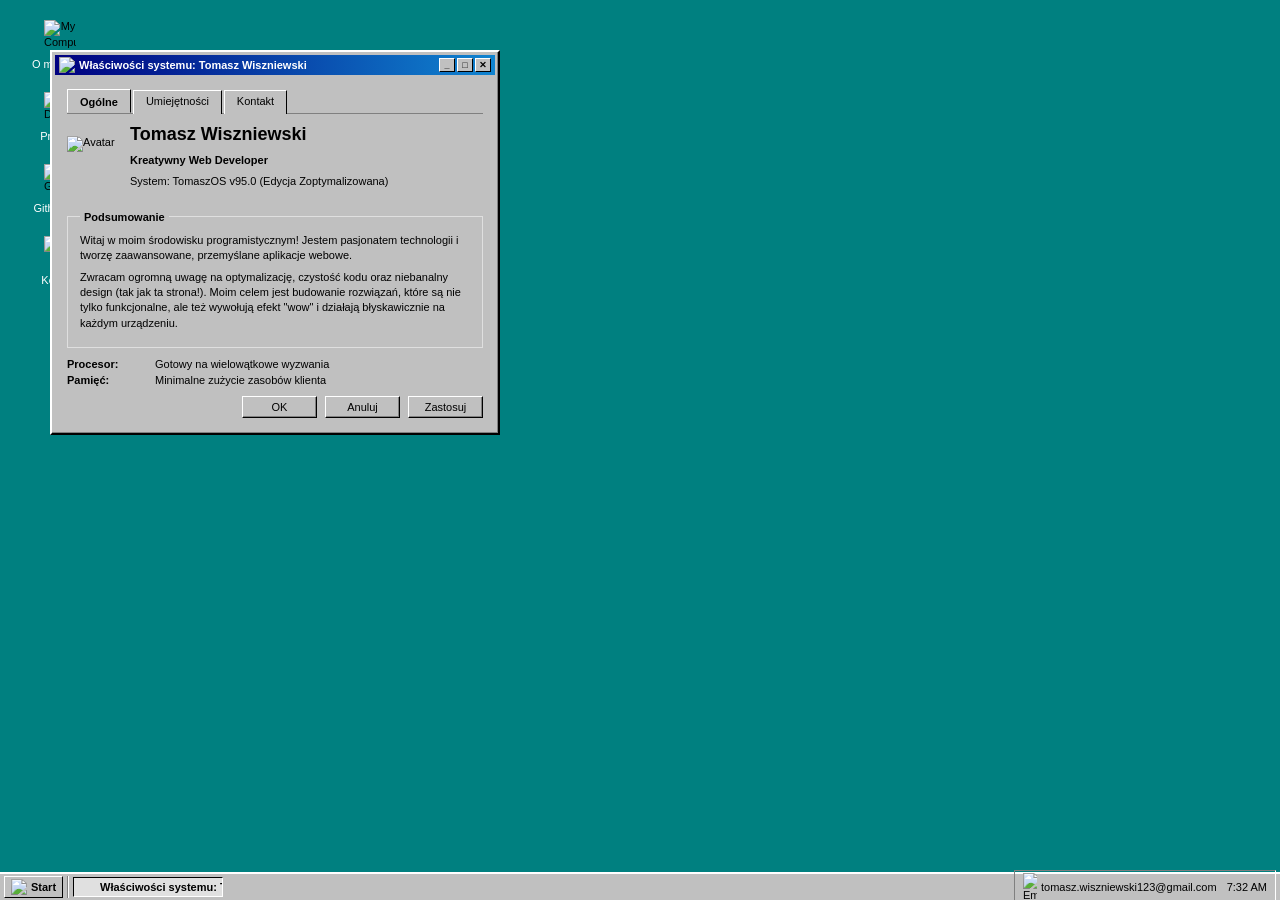
==== index.html @ 7377c809 "feat: Kompleksowe Portfolio (Wraz z integracją Github API, Crypto, Saperem i Generatorem Pism)" ====
<!DOCTYPE html>
<html lang="pl">
<head>
    <meta charset="UTF-8">
    <meta name="viewport" content="width=device-width, initial-scale=1.0, maximum-scale=1.0, user-scalable=no">
    <title>Tomasz Wiszniewski - Portfolio</title>
    <meta name="description" content="Portfolio Tomasza Wiszniewskiego - Kreatywny Developer. Lekka, responsywna strona w stylu retro Windows 95.">
    <link rel="stylesheet" href="style.css?v=3">
</head>
<body>
    <div class="desktop" id="desktop">
        <!-- Desktop Icons -->
        <div class="icon-grid">
            <div class="icon" ondblclick="openWindow('about-window')" onclick="selectIcon(this)">
                <img src="https://win98icons.alexmeub.com/icons/png/computer_explorer-4.png" alt="My Computer">
                <span>O mnie.exe</span>
            </div>
            <div class="icon" ondblclick="openWindow('projects-window')" onclick="selectIcon(this)">
                <img src="https://win98icons.alexmeub.com/icons/png/directory_open_file_mydocs-4.png" alt="My Documents">
                <span>Projekty</span>
            </div>
            <div class="icon" ondblclick="openWindow('github-window')" onclick="selectIcon(this)">
                <img src="https://win98icons.alexmeub.com/icons/png/network_internet_pcs_installer-2.png" alt="Github">
                <span>Github.exe</span>
            </div>
            <a href="mailto:tomasz.wiszniewski123@gmail.com" class="icon" style="text-decoration: none; color: inherit;" onclick="selectIcon(this)">
                <img src="https://win98icons.alexmeub.com/icons/png/message_envelope_open-1.png" alt="E-mail">
                <span>Kontakt</span>
            </a>
        </div>

        <!-- Main About Window -->
        <div class="window active-window" id="about-window" style="top: 50px; left: 50px;">
            <div class="titlebar" id="about-window-header">
                <div class="titlebar-title">
                    <img src="https://win98icons.alexmeub.com/icons/png/computer_explorer-4.png" alt="ikona" width="16" height="16">
                    <span>Właściwości systemu: Tomasz Wiszniewski</span>
                </div>
                <div class="titlebar-btns">
                    <button class="tbtn" onclick="minimizeWindow('about-window')">_</button>
                    <button class="tbtn" onclick="maximizeWindow('about-window')">□</button>
                    <button class="tbtn" onclick="closeWindow('about-window')">✕</button>
                </div>
            </div>
            <div class="content">
                <div class="tab-strip">
                    <span class="tab active" onclick="switchTab('about-window', 'tab-general', this)">Ogólne</span>
                    <span class="tab" onclick="switchTab('about-window', 'tab-skills', this)">Umiejętności</span>
                    <span class="tab" onclick="switchTab('about-window', 'tab-contact', this)">Kontakt</span>
                </div>

                <div class="tab-content-container">
                    <!-- Tab: General -->
                    <div id="tab-general" class="tab-pane active-pane">
                        <div class="profile-header">
                            <img src="https://win98icons.alexmeub.com/icons/png/user_computer-0.png" alt="Avatar" class="avatar">
                            <div>
                                <h1>Tomasz Wiszniewski</h1>
                                <p><strong>Kreatywny Web Developer</strong></p>
                                <p>System: TomaszOS v95.0 (Edycja Zoptymalizowana)</p>
                            </div>
                        </div>
                        
                        <fieldset class="fieldset">
                            <legend>Podsumowanie</legend>
                            <p>Witaj w moim środowisku programistycznym! Jestem pasjonatem technologii i tworzę zaawansowane, przemyślane aplikacje webowe.</p>
                            <p>Zwracam ogromną uwagę na optymalizację, czystość kodu oraz niebanalny design (tak jak ta strona!). Moim celem jest budowanie rozwiązań, które są nie tylko funkcjonalne, ale też wywołują efekt "wow" i działają błyskawicznie na każdym urządzeniu.</p>
                        </fieldset>

                        <div class="row info-row mt-10">
                            <label>Procesor:</label><span>Gotowy na wielowątkowe wyzwania</span>
                        </div>
                        <div class="row info-row">
                            <label>Pamięć:</label><span>Minimalne zużycie zasobów klienta</span>
                        </div>
                    </div>

                    <!-- Tab: Skills -->
                    <div id="tab-skills" class="tab-pane">
                        <fieldset class="fieldset" style="height: 100%;">
                            <legend>Moduły technologiczne</legend>
                            
                            <div class="skill-row">
                                <label>JavaScript (Mid)</label>
                                <div class="progress"><div class="progress-bar" style="width: 70%;"><span></span><span></span><span></span><span></span><span></span><span></span><span></span></div></div>
                            </div>
                            <div class="skill-row">
                                <label>Python (Mid)</label>
                                <div class="progress"><div class="progress-bar" style="width: 70%;"><span></span><span></span><span></span><span></span><span></span><span></span><span></span></div></div>
                            </div>
                            <div class="skill-row">
                                <label>Excel (Mid)</label>
                                <div class="progress"><div class="progress-bar" style="width: 65%;"><span></span><span></span><span></span><span></span><span></span><span></span></div></div>
                            </div>
                            <div class="skill-row">
                                <label>C++ (Podstawy)</label>
                                <div class="progress"><div class="progress-bar" style="width: 30%;"><span></span><span></span><span></span></div></div>
                            </div>
                            <div class="skill-row">
                                <label>Nowoczesne Frameworki</label>
                                <div class="progress"><div class="progress-bar" style="width: 85%;"><span></span><span></span><span></span><span></span><span></span><span></span><span></span><span></span></div></div>
                            </div>
                            <div class="skill-row">
                                <label>Prawo (Student I r. UO)</label>
                                <div class="progress"><div class="progress-bar" style="width: 100%;"><span></span><span></span><span></span><span></span><span></span><span></span><span></span><span></span><span></span><span></span></div></div>
                            </div>
                        </fieldset>
                    </div>

                    <!-- Tab: Contact -->
                    <div id="tab-contact" class="tab-pane">
                        <div style="text-align: center; margin-top: 20px;">
                            <img src="https://win98icons.alexmeub.com/icons/png/modem-1.png" alt="Modem" width="48">
                            <h2>Nawiąż połączenie...</h2>
                            <p>Szukasz solidnego developera do swojego projektu?</p>
                            
                            <div style="margin: 15px 0; display: flex; justify-content: center; gap: 15px; flex-wrap: wrap;">
                                <a href="https://www.facebook.com/wisnia157/" target="_blank" class="btn" style="text-decoration: none; padding: 4px 10px;">Facebook (wisnia157)</a>
                                <a href="https://www.linkedin.com/in/tomaszwiszniewski/" target="_blank" class="btn" style="text-decoration: none; padding: 4px 10px;">LinkedIn</a>
                                <a href="https://twitter.com/wisnia157" target="_blank" class="btn" style="text-decoration: none; padding: 4px 10px;">X (wisnia157)</a>
                                <a href="#" onclick="alert('Discord: wisniabobo')" class="btn" style="text-decoration: none; padding: 4px 10px;">Discord (wisniabobo)</a>
                            </div>

                            <a href="mailto:tomasz.wiszniewski123@gmail.com" class="btn" style="display: inline-block; text-decoration: none; padding: 6px 20px; font-weight: bold; font-size: 14px;">
                                Wyślij E-mail
                            </a>
                            <p style="margin-top: 15px; font-weight: bold;">tomasz.wiszniewski123@gmail.com</p>
                        </div>
                    </div>
                </div>

                <div class="row mt-10" style="justify-content: flex-end; gap: 8px;">
                    <button class="btn" onclick="closeWindow('about-window')">OK</button>
                    <button class="btn" onclick="alert('Brak ustawień do anulowania.')">Anuluj</button>
                    <button class="btn" onclick="alert('Zastosowano pomyślnie!')">Zastosuj</button>
                </div>
            </div>
        </div>
        
        <!-- Projects Window -->
        <div class="window" id="projects-window" style="top: 80px; left: 80px; display: none;">
            <div class="titlebar" id="projects-window-header">
                <div class="titlebar-title">
                    <img src="https://win98icons.alexmeub.com/icons/png/directory_open_file_mydocs-4.png" alt="ikona" width="16" height="16">
                    <span>Eksplorator Projektów</span>
                </div>
                <div class="titlebar-btns">
                    <button class="tbtn" onclick="minimizeWindow('projects-window')">_</button>
                    <button class="tbtn" onclick="maximizeWindow('projects-window')">□</button>
                    <button class="tbtn" onclick="closeWindow('projects-window')">✕</button>
                </div>
            </div>
            <div class="menubar">
                <span><u>P</u>lik</span>
                <span><u>E</u>dycja</span>
                <span><u>W</u>idok</span>
                <span>Ulu<u>b</u>ione</span>
                <span>Pomo<u>c</u></span>
            </div>
            <div class="content file-explorer-container">
                <div class="sidebar">
                    <div class="tree-item"><img src="https://win98icons.alexmeub.com/icons/png/drive_c-0.png"> Dysk Lokalny (C:)</div>
                    <div class="tree-item indented"><img src="https://win98icons.alexmeub.com/icons/png/directory_closed-4.png"> Tomasz</div>
                    <div class="tree-item indented-2 active-tree"><img src="https://win98icons.alexmeub.com/icons/png/directory_open_file_mydocs-4.png"> Projekty</div>
                </div>
                <div class="file-explorer">
                    <a href="https://autio.pl" target="_blank" class="file" style="text-decoration:none;color:inherit">
                        <img src="https://win98icons.alexmeub.com/icons/png/world-1.png" alt="web">
                        <span>autio.pl (Ogłoszenia Aut)</span>
                    </a>
                    <a href="https://metruj.pl" target="_blank" class="file" style="text-decoration:none;color:inherit">
                        <img src="https://win98icons.alexmeub.com/icons/png/world-1.png" alt="web">
                        <span>metruj.pl (Nieruchomości)</span>
                    </a>
                    <a href="https://biuro.metruj.pl" target="_blank" class="file" style="text-decoration:none;color:inherit">
                        <img src="https://win98icons.alexmeub.com/icons/png/world-1.png" alt="web">
                        <span>biuro.metruj.pl (Biuro Nieruchomości)</span>
                    </a>
                    <a href="https://saper.wisnia.dev" target="_blank" class="file" style="text-decoration:none;color:inherit">
                        <img src="https://win98icons.alexmeub.com/icons/png/mine-0.png" alt="game">
                        <span>Saper (Retro Gra)</span>
                    </a>
                    <a href="https://dashboard.wisnia.dev" target="_blank" class="file" style="text-decoration:none;color:inherit">
                        <img src="https://win98icons.alexmeub.com/icons/png/network_normal_two_pcs-1.png" alt="app">
                        <span>Dashboard Crypto (Nowoczesny)</span>
                    </a>
                    <a href="https://pogoda.wisnia.dev" target="_blank" class="file" style="text-decoration:none;color:inherit">
                        <img src="https://win98icons.alexmeub.com/icons/png/computer_explorer-4.png" alt="app">
                        <span>Pogoda (Telegazeta)</span>
                    </a>
                </div>
            </div>
        </div>

    </div>

    <!-- Github Explorer Window -->
    <div class="window" id="github-window" style="top: 110px; left: 110px; display: none; width: 450px;">
        <div class="titlebar" id="github-window-header">
            <div class="titlebar-title">
                <img src="https://win98icons.alexmeub.com/icons/png/network_internet_pcs_installer-2.png" alt="ikona" width="16" height="16">
                <span>Github API: wisniabobo</span>
            </div>
            <div class="titlebar-btns">
                <button class="tbtn" onclick="minimizeWindow('github-window')">_</button>
                <button class="tbtn" onclick="maximizeWindow('github-window')">□</button>
                <button class="tbtn" onclick="closeWindow('github-window')">✕</button>
            </div>
        </div>
        <div class="menubar">
            <span><u>P</u>lik</span>
            <span><u>W</u>idok</span>
            <span>Pomo<u>c</u></span>
        </div>
        <div class="content">
            <div style="background: white; border: 2px inset; height: 300px; overflow-y: auto; padding: 5px;" id="github-repos">
                <div style="text-align:center; padding: 20px;">
                    <img src="https://win98icons.alexmeub.com/icons/png/search_computer-0.png" class="rotating-icon" alt="Loading">
                    <p>Nawiązywanie połączenia z Github API...</p>
                </div>
            </div>
            <div class="row mt-10" style="justify-content: space-between; align-items: center;">
                <span id="repo-count">Znaleziono: 0 obiektów</span>
                <button class="btn" onclick="fetchGithubRepos()">Odśwież</button>
            </div>
        </div>
    </div>

    <!-- Taskbar -->
    <div class="taskbar">
        <button class="start-btn" onclick="toggleStartMenu(event)">
            <img src="https://win98icons.alexmeub.com/icons/png/windows-0.png" alt="Windows Logo"> Start
        </button>
        <div class="taskbar-divider"></div>
        <div class="taskbar-tasks" id="taskbar-tasks">
            <!-- Active tasks will appear here -->
        </div>
        <span class="taskbar-spacer"></span>
        <div class="tray">
            <a href="mailto:tomasz.wiszniewski123@gmail.com" class="tray-email" title="Napisz do mnie">
                <img src="https://win98icons.alexmeub.com/icons/png/message_envelope_open-1.png" width="14" alt="Email">
                <span class="hide-mobile">tomasz.wiszniewski123@gmail.com</span>
            </a>
            <span class="clock" id="clock">12:00 PM</span>
        </div>
    </div>

    <!-- Start Menu -->
    <div class="start-menu" id="start-menu" style="display: none;">
        <div class="start-menu-sidebar">
            <span>TomaszOS95</span>
        </div>
        <div class="start-menu-items">
            <a href="#" class="start-item" onclick="openWindow('about-window'); toggleStartMenu()">
                <img src="https://win98icons.alexmeub.com/icons/png/computer_explorer-4.png" alt="Programs">
                <u>O</u> mnie
            </a>
            <a href="#" class="start-item" onclick="openWindow('projects-window'); toggleStartMenu()">
                <img src="https://win98icons.alexmeub.com/icons/png/directory_open_file_mydocs-4.png" alt="Documents">
                <u>P</u>rojekty
            </a>
            <div class="start-separator"></div>
            <a href="mailto:tomasz.wiszniewski123@gmail.com" class="start-item">
                <img src="https://win98icons.alexmeub.com/icons/png/message_envelope_open-1.png" alt="Contact">
                <u>K</u>ontakt
            </a>
            <div class="start-separator"></div>
            <div class="start-item" onclick="alert('Możesz zamknąć tylko kartę przeglądarki! :)')">
                <img src="https://win98icons.alexmeub.com/icons/png/shut_down_normal-2.png" alt="Shutdown">
                Zamknij <u>s</u>ystem...
            </div>
        </div>
    </div>

    <script src="script.js?v=3"></script>
</body>
</html>
---- style.css ----
:root {
    --bg: #008080;
    --chrome: #c0c0c0;
    --chrome-light: #dfdfdf;
    --chrome-lighter: #ffffff;
    --chrome-dark: #808080;
    --chrome-darker: #000000;
    --ink: #000;
    --title: #000080;
    --title-text: #fff;
    --select: #000080;
    --font: "MS Sans Serif", "Pixelated MS Sans Serif", Tahoma, sans-serif;
}

* {
    box-sizing: border-box;
    margin: 0;
    padding: 0;
}

body {
    background: var(--bg);
    color: var(--ink);
    font-family: var(--font);
    font-size: 11px;
    height: 100vh;
    overflow: hidden; /* Hide scrollbars on desktop */
}

/* Desktop & Icons */
.desktop {
    padding: 20px;
    height: calc(100vh - 28px);
    position: relative;
    overflow: auto;
}

.icon-grid {
    display: flex;
    flex-direction: column;
    gap: 20px;
    width: 80px;
}

.icon {
    display: flex;
    flex-direction: column;
    align-items: center;
    gap: 4px;
    cursor: pointer;
    text-align: center;
}

.icon img {
    width: 32px;
    height: 32px;
}

.icon span {
    color: white;
    background: transparent;
    padding: 2px 4px;
}

.icon.selected span {
    background: var(--select);
    border: 1px dotted var(--chrome-light);
}

/* Windows */
.window {
    background: var(--chrome);
    border-top: 2px solid var(--chrome-lighter);
    border-left: 2px solid var(--chrome-lighter);
    border-right: 2px solid var(--chrome-darker);
    border-bottom: 2px solid var(--chrome-darker);
    box-shadow: inset -1px -1px 0 var(--chrome-dark), inset 1px 1px 0 var(--chrome);
    padding: 3px;
    position: absolute;
    width: 450px;
    max-width: 95vw;
    display: flex;
    flex-direction: column;
    z-index: 10;
}

.window.active-window {
    z-index: 20;
}

.titlebar {
    background: var(--chrome-dark);
    color: var(--chrome-light);
    padding: 2px 4px;
    font-weight: bold;
    display: flex;
    align-items: center;
    justify-content: space-between;
    cursor: default;
}

.window.active-window .titlebar {
    background: linear-gradient(to right, var(--title), #1084d0);
    color: var(--title-text);
}

.titlebar-title {
    display: flex;
    align-items: center;
    gap: 4px;
}

.titlebar-btns {
    display: flex;
    gap: 2px;
}

.tbtn {
    background: var(--chrome);
    border-top: 1px solid var(--chrome-lighter);
    border-left: 1px solid var(--chrome-lighter);
    border-right: 1px solid var(--chrome-darker);
    border-bottom: 1px solid var(--chrome-darker);
    width: 16px; height: 14px;
    font-size: 9px;
    line-height: 10px;
    color: var(--ink);
    text-align: center;
    font-weight: bold;
    cursor: pointer;
}

.tbtn:active {
    border-top: 1px solid var(--chrome-darker);
    border-left: 1px solid var(--chrome-darker);
    border-right: 1px solid var(--chrome-lighter);
    border-bottom: 1px solid var(--chrome-lighter);
}

.menubar {
    background: var(--chrome);
    padding: 2px 0;
    border-bottom: 1px solid var(--chrome-dark);
    display: flex;
    gap: 4px;
}

.menubar span {
    padding: 2px 8px;
    cursor: pointer;
}

.menubar span:hover {
    background: var(--title);
    color: #fff;
}

.content {
    padding: 12px;
    background: var(--chrome);
    flex: 1;
    overflow-y: auto;
}

/* Typography & Elements */
h1 { font-size: 18px; margin-bottom: 8px; }
h2 { font-size: 14px; margin: 14px 0 6px; font-weight: bold; }
p { line-height: 1.4; margin-bottom: 6px; }
.mt-10 { margin-top: 10px; }

.fieldset {
    border: 1px groove var(--chrome-light);
    padding: 10px 12px;
    margin: 8px 0;
}

.fieldset legend {
    background: var(--chrome);
    padding: 0 4px;
    font-weight: bold;
}

.btn {
    font-family: var(--font);
    font-size: 11px;
    background: var(--chrome);
    border-top: 1px solid var(--chrome-lighter);
    border-left: 1px solid var(--chrome-lighter);
    border-right: 1px solid var(--chrome-darker);
    border-bottom: 1px solid var(--chrome-darker);
    box-shadow: inset -1px -1px 0 var(--chrome-dark), inset 1px 1px 0 var(--chrome);
    padding: 4px 14px;
    min-width: 75px;
    cursor: pointer;
}

.btn:active {
    border-top: 1px solid var(--chrome-darker);
    border-left: 1px solid var(--chrome-darker);
    border-right: 1px solid var(--chrome-lighter);
    border-bottom: 1px solid var(--chrome-lighter);
    box-shadow: inset 1px 1px 0 var(--chrome-dark);
}

.row {
    display: flex;
    gap: 8px;
    flex-wrap: wrap;
    align-items: center;
}

.info-row {
    margin-bottom: 4px;
}

.info-row label {
    font-weight: bold;
    width: 80px;
}

.profile-header {
    display: flex;
    gap: 15px;
    align-items: center;
    margin-bottom: 15px;
}

.avatar {
    width: 48px;
    height: 48px;
    image-rendering: pixelated;
}

/* Tabs */
.tab-strip {
    display: flex;
    gap: 2px;
    margin-top: 2px;
    border-bottom: 1px solid var(--chrome-dark);
    margin-bottom: 10px;
}
.tab {
    background: var(--chrome);
    border-top: 1px solid var(--chrome-lighter);
    border-left: 1px solid var(--chrome-lighter);
    border-right: 1px solid var(--chrome-darker);
    padding: 4px 12px;
    position: relative;
    top: 1px;
    cursor: pointer;
}
.tab.active {
    background: var(--chrome);
    font-weight: bold;
    border-bottom: 1px solid var(--chrome);
    top: 0;
    padding-top: 6px;
    z-index: 2;
}
.tab-pane {
    display: none;
}
.tab-pane.active-pane {
    display: block;
}

/* Progress Bars (Skills) */
.skill-row {
    display: flex;
    flex-direction: column;
    margin-bottom: 10px;
}
.skill-row label {
    margin-bottom: 4px;
    font-weight: bold;
}
.progress {
    border-top: 1px solid var(--chrome-dark);
    border-left: 1px solid var(--chrome-dark);
    border-right: 1px solid var(--chrome-lighter);
    border-bottom: 1px solid var(--chrome-lighter);
    height: 20px;
    background: #fff;
    padding: 2px;
}
.progress-bar {
    height: 100%;
    background: var(--title);
    display: flex;
    gap: 2px;
    overflow: hidden;
}
.progress-bar span {
    display: inline-block;
    width: 8px;
    height: 100%;
    background: var(--title);
    border-right: 2px solid var(--chrome-lighter);
}

/* File Explorer */
.file-explorer-container {
    display: flex;
    background: #fff;
    border: 1px solid var(--chrome-dark);
    box-shadow: inset 1px 1px 0 var(--chrome-darker);
    height: 250px;
    padding: 0;
}

.sidebar {
    width: 150px;
    border-right: 1px solid var(--chrome-light);
    padding: 10px 5px;
    background: #fff;
    overflow-y: auto;
}

.tree-item {
    display: flex;
    align-items: center;
    gap: 4px;
    cursor: pointer;
    padding: 2px;
}
.tree-item.indented { margin-left: 15px; }
.tree-item.indented-2 { margin-left: 30px; }
.tree-item.active-tree {
    background: var(--title);
    color: white;
}
.tree-item img { width: 14px; height: 14px; }

.file-explorer {
    flex: 1;
    display: flex;
    align-content: flex-start;
    gap: 15px;
    padding: 15px;
    flex-wrap: wrap;
    overflow-y: auto;
}

.file {
    display: flex;
    flex-direction: column;
    align-items: center;
    gap: 4px;
    width: 70px;
    cursor: pointer;
    text-align: center;
}

.file img {
    width: 32px; height: 32px;
}

.file:hover {
    background: rgba(0,0,128,0.1);
}

/* Taskbar */
.taskbar {
    position: fixed;
    left: 0; right: 0; bottom: 0;
    background: var(--chrome);
    border-top: 2px solid var(--chrome-lighter);
    padding: 2px 4px;
    display: flex;
    align-items: center;
    height: 28px;
    z-index: 1000;
}

.start-btn {
    background: var(--chrome);
    border-top: 1px solid var(--chrome-lighter);
    border-left: 1px solid var(--chrome-lighter);
    border-right: 1px solid var(--chrome-darker);
    border-bottom: 1px solid var(--chrome-darker);
    padding: 2px 6px;
    font-weight: bold;
    font-size: 11px;
    display: flex;
    align-items: center;
    gap: 4px;
    cursor: pointer;
}

.start-btn:active, .start-btn.active {
    border-top: 1px solid var(--chrome-darker);
    border-left: 1px solid var(--chrome-darker);
    border-right: 1px solid var(--chrome-lighter);
    border-bottom: 1px solid var(--chrome-lighter);
}

.start-btn img {
    width: 16px;
    height: 16px;
}

.taskbar-divider {
    width: 2px;
    height: 100%;
    border-left: 1px solid var(--chrome-dark);
    border-right: 1px solid var(--chrome-lighter);
    margin: 0 4px;
}

.taskbar-tasks {
    display: flex;
    gap: 4px;
    flex: 1;
}

.taskbar-task {
    background: var(--chrome);
    border-top: 1px solid var(--chrome-lighter);
    border-left: 1px solid var(--chrome-lighter);
    border-right: 1px solid var(--chrome-darker);
    border-bottom: 1px solid var(--chrome-darker);
    padding: 2px 8px;
    font-size: 11px;
    font-weight: bold;
    cursor: pointer;
    display: flex;
    align-items: center;
    gap: 4px;
    max-width: 150px;
    overflow: hidden;
    white-space: nowrap;
    text-overflow: ellipsis;
}

.taskbar-task.active {
    border-top: 1px solid var(--chrome-darker);
    border-left: 1px solid var(--chrome-darker);
    border-right: 1px solid var(--chrome-lighter);
    border-bottom: 1px solid var(--chrome-lighter);
    background: #e0e0e0;
}

.taskbar-task img {
    width: 14px; height: 14px;
}

.taskbar-spacer {
    flex: 1;
}

.tray {
    border-top: 1px solid var(--chrome-dark);
    border-left: 1px solid var(--chrome-dark);
    border-right: 1px solid var(--chrome-lighter);
    border-bottom: 1px solid var(--chrome-lighter);
    padding: 2px 8px;
    display: flex;
    align-items: center;
    gap: 10px;
}

.tray-email {
    display: flex;
    align-items: center;
    gap: 4px;
    text-decoration: none;
    color: var(--ink);
}

/* Start Menu */
.start-menu {
    position: fixed;
    bottom: 28px;
    left: 0;
    width: 200px;
    background: var(--chrome);
    border-top: 2px solid var(--chrome-lighter);
    border-left: 2px solid var(--chrome-lighter);
    border-right: 2px solid var(--chrome-darker);
    border-bottom: 2px solid var(--chrome-darker);
    display: flex;
    z-index: 999;
}

.start-menu-sidebar {
    background: linear-gradient(to bottom, var(--title), #1084d0);
    color: var(--title-text);
    width: 30px;
    position: relative;
}

.start-menu-sidebar span {
    position: absolute;
    bottom: 5px;
    left: 2px;
    transform: rotate(-90deg);
    transform-origin: left bottom;
    font-size: 14px;
    font-weight: bold;
    white-space: nowrap;
}

.start-menu-items {
    flex: 1;
    display: flex;
    flex-direction: column;
    padding: 2px;
}

.start-item {
    padding: 8px;
    display: flex;
    align-items: center;
    gap: 10px;
    text-decoration: none;
    color: var(--ink);
    cursor: pointer;
}

.start-item:hover {
    background: var(--title);
    color: var(--title-text);
}

.start-item img {
    width: 24px;
    height: 24px;
}

.start-separator {
    height: 1px;
    background: var(--chrome-dark);
    border-bottom: 1px solid var(--chrome-lighter);
    margin: 2px 0;
}

/* Responsywność - Mobile Optimization */
@media (max-width: 600px) {
    .window {
        width: 100% !important;
        max-width: 100% !important;
        top: 0 !important;
        left: 0 !important;
        height: calc(100% - 28px) !important;
        margin: 0 !important;
        border: none;
        border-radius: 0;
        box-shadow: none;
    }
    
    .content {
        padding: 8px;
    }

    .icon-grid {
        flex-direction: row;
        width: 100%;
        flex-wrap: wrap;
        gap: 15px;
    }
    
    .hide-mobile {
        display: none;
    }
    
    .tbtn {
        width: 24px;
        height: 24px;
        font-size: 14px;
        line-height: 14px;
    }
    
    .sidebar {
        display: none; /* Hide tree view on mobile to save space */
    }
    
    .file-explorer {
        justify-content: center;
        padding: 5px;
        gap: 10px;
    }
    
    .desktop {
        padding: 10px;
    }
    
    .tab {
        padding: 6px 6px;
        font-size: 11px;
    }
    
    .profile-header {
        flex-direction: column;
        align-items: center;
        text-align: center;
        gap: 10px;
    }

    .taskbar-task {
        max-width: 100px;
    }
}
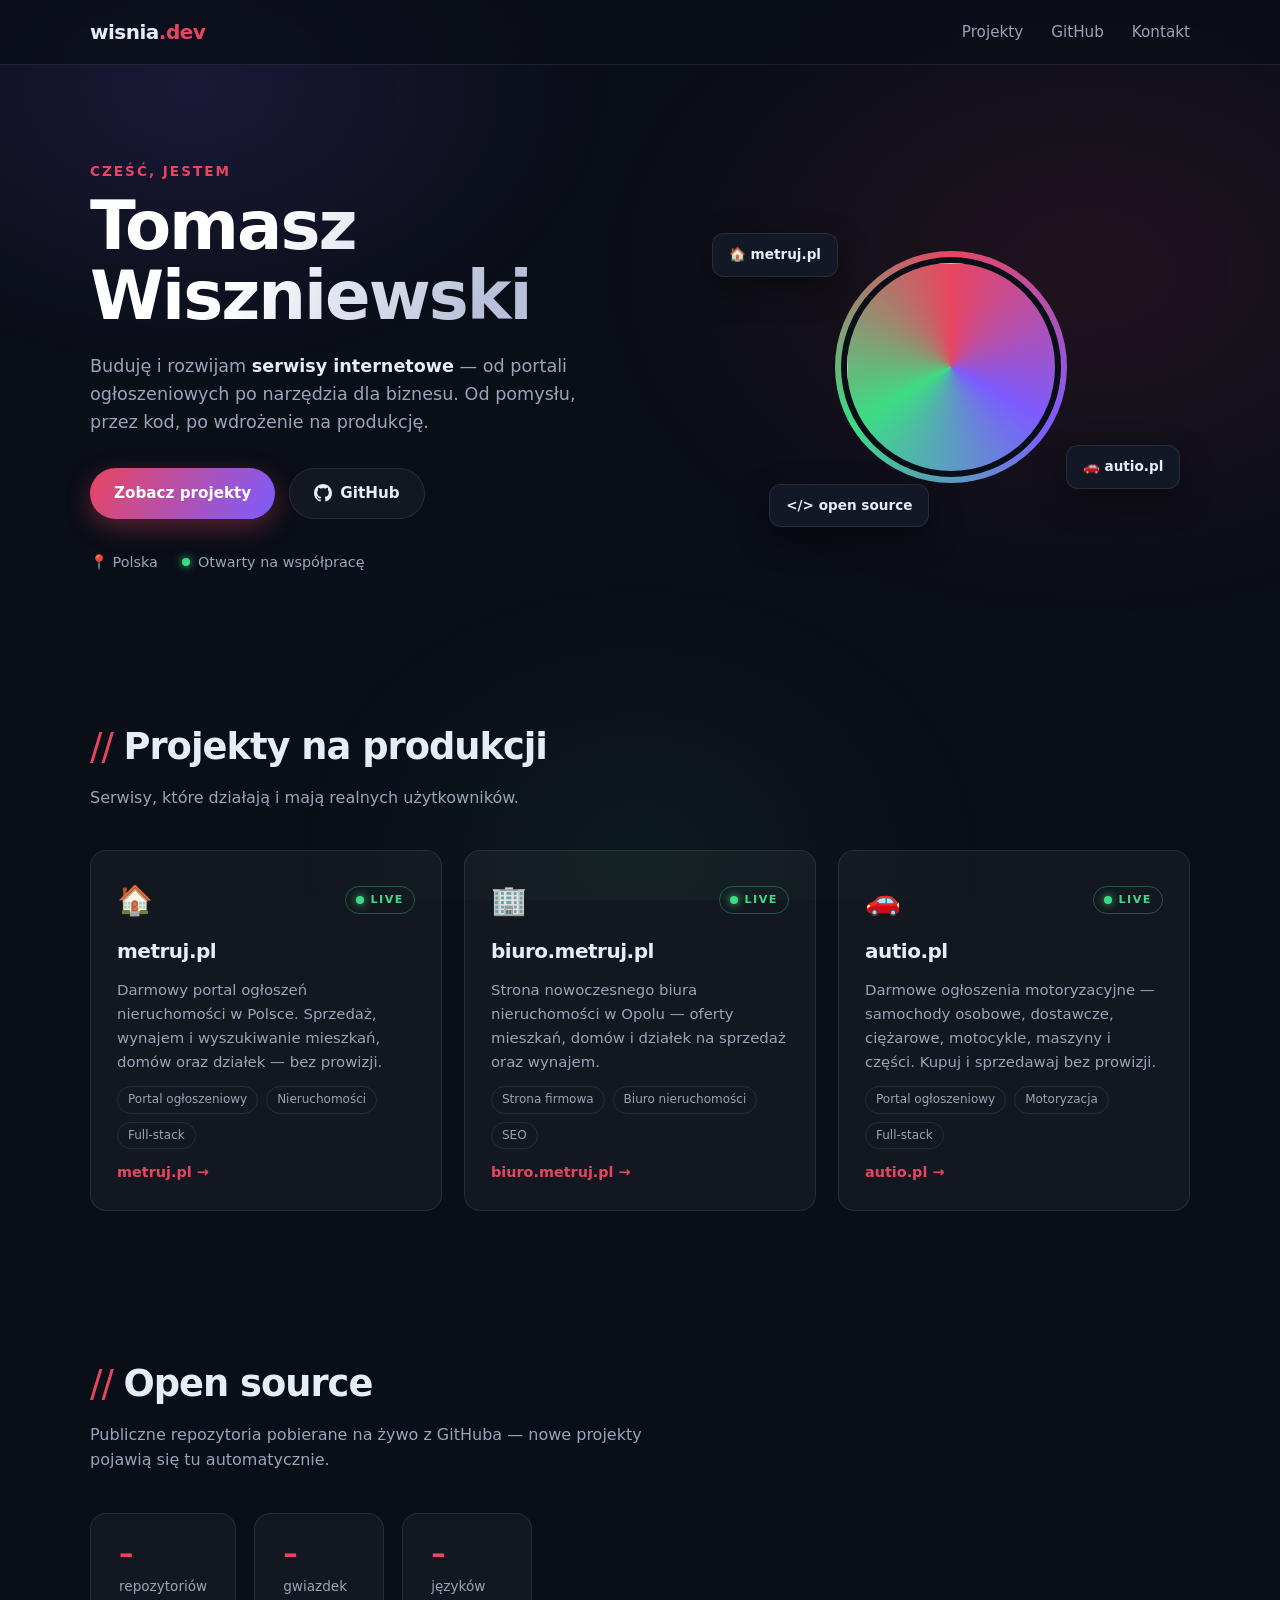
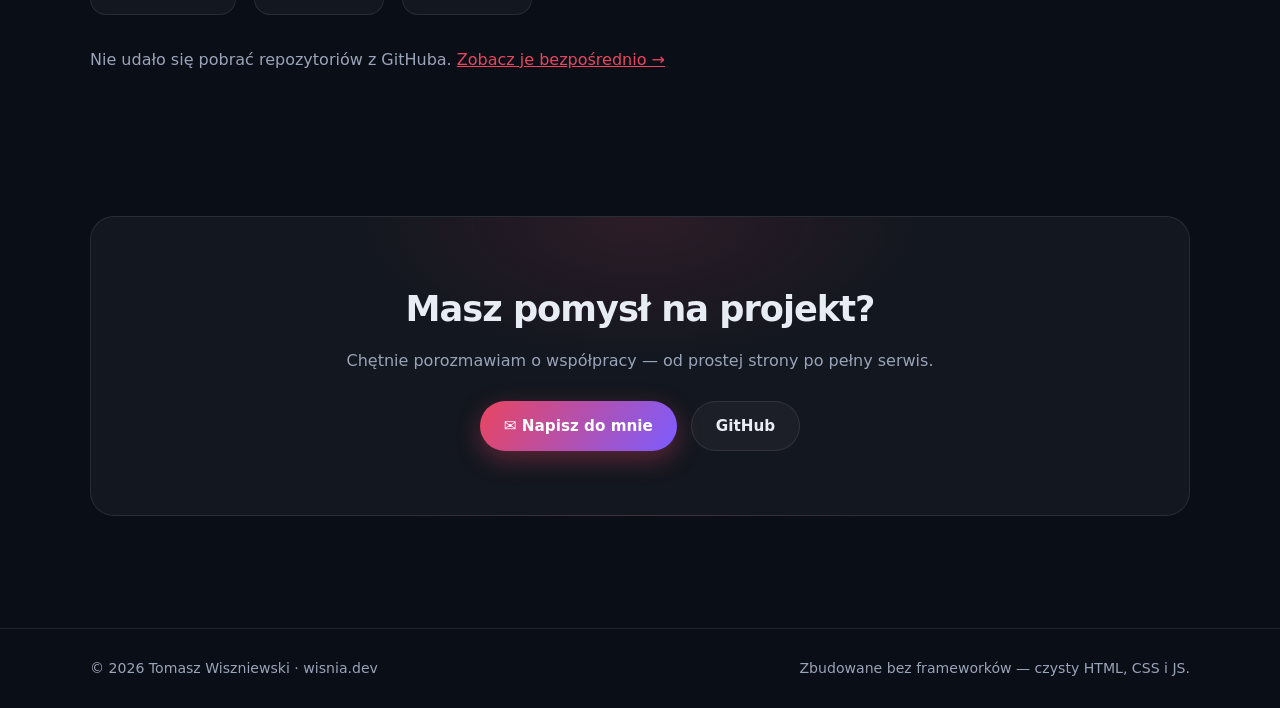
==== commit 27e3eb93: "feat: nowe portfolio — dynamiczne repo z GitHub API i projekty live - hero z avatarem GitHub i animo" ====
--- a/index.html
+++ b/index.html
@@ -1,277 +1,159 @@
 <!DOCTYPE html>
 <html lang="pl">
 <head>
-    <meta charset="UTF-8">
-    <meta name="viewport" content="width=device-width, initial-scale=1.0, maximum-scale=1.0, user-scalable=no">
-    <title>Tomasz Wiszniewski - Portfolio</title>
-    <meta name="description" content="Portfolio Tomasza Wiszniewskiego - Kreatywny Developer. Lekka, responsywna strona w stylu retro Windows 95.">
-    <link rel="stylesheet" href="style.css?v=3">
+  <meta charset="UTF-8">
+  <meta name="viewport" content="width=device-width, initial-scale=1.0">
+  <title>Tomasz Wiszniewski — Portfolio | wisnia.dev</title>
+  <meta name="description" content="Portfolio Tomasza Wiszniewskiego — projekty webowe, portale ogłoszeniowe (metruj.pl, autio.pl) oraz aplikacje open source na GitHubie.">
+  <meta property="og:title" content="Tomasz Wiszniewski — Portfolio">
+  <meta property="og:description" content="Projekty webowe: metruj.pl, biuro.metruj.pl, autio.pl oraz open source na GitHubie.">
+  <meta property="og:url" content="https://wisnia.dev">
+  <meta property="og:type" content="website">
+  <link rel="icon" href="data:image/svg+xml,<svg xmlns='http://www.w3.org/2000/svg' viewBox='0 0 100 100'><text y='.9em' font-size='90'>🍒</text></svg>">
+  <link rel="preconnect" href="https://api.github.com" crossorigin>
+  <link rel="preconnect" href="https://avatars.githubusercontent.com" crossorigin>
+  <link rel="stylesheet" href="style.css">
 </head>
 <body>
-    <div class="desktop" id="desktop">
-        <!-- Desktop Icons -->
-        <div class="icon-grid">
-            <div class="icon" ondblclick="openWindow('about-window')" onclick="selectIcon(this)">
-                <img src="https://win98icons.alexmeub.com/icons/png/computer_explorer-4.png" alt="My Computer">
-                <span>O mnie.exe</span>
-            </div>
-            <div class="icon" ondblclick="openWindow('projects-window')" onclick="selectIcon(this)">
-                <img src="https://win98icons.alexmeub.com/icons/png/directory_open_file_mydocs-4.png" alt="My Documents">
-                <span>Projekty</span>
-            </div>
-            <div class="icon" ondblclick="openWindow('github-window')" onclick="selectIcon(this)">
-                <img src="https://win98icons.alexmeub.com/icons/png/network_internet_pcs_installer-2.png" alt="Github">
-                <span>Github.exe</span>
-            </div>
-            <a href="mailto:tomasz.wiszniewski123@gmail.com" class="icon" style="text-decoration: none; color: inherit;" onclick="selectIcon(this)">
-                <img src="https://win98icons.alexmeub.com/icons/png/message_envelope_open-1.png" alt="E-mail">
-                <span>Kontakt</span>
-            </a>
+  <div class="bg-glow" aria-hidden="true"></div>
+
+  <header class="site-header">
+    <nav class="nav container">
+      <a href="#" class="nav-logo">wisnia<span>.dev</span></a>
+      <div class="nav-links">
+        <a href="#projekty">Projekty</a>
+        <a href="#github">GitHub</a>
+        <a href="#kontakt">Kontakt</a>
+      </div>
+    </nav>
+  </header>
+
+  <main>
+    <!-- ===== HERO ===== -->
+    <section class="hero container">
+      <div class="hero-text">
+        <p class="hero-hello">Cześć, jestem</p>
+        <h1 class="hero-name">Tomasz<br>Wiszniewski</h1>
+        <p class="hero-tagline">
+          Buduję i rozwijam <strong>serwisy internetowe</strong> — od portali
+          ogłoszeniowych po narzędzia dla biznesu. Od pomysłu, przez kod,
+          po wdrożenie na produkcję.
+        </p>
+        <div class="hero-cta">
+          <a href="#projekty" class="btn btn-primary">Zobacz projekty</a>
+          <a href="https://github.com/wisniabobo" target="_blank" rel="noopener" class="btn btn-ghost">
+            <svg viewBox="0 0 16 16" width="18" height="18" fill="currentColor" aria-hidden="true"><path d="M8 0C3.58 0 0 3.58 0 8c0 3.54 2.29 6.53 5.47 7.59.4.07.55-.17.55-.38 0-.19-.01-.82-.01-1.49-2.01.37-2.53-.49-2.69-.94-.09-.23-.48-.94-.82-1.13-.28-.15-.68-.52-.01-.53.63-.01 1.08.58 1.23.82.72 1.21 1.87.87 2.33.66.07-.52.28-.87.51-1.07-1.78-.2-3.64-.89-3.64-3.95 0-.87.31-1.59.82-2.15-.08-.2-.36-1.02.08-2.12 0 0 .67-.21 2.2.82.64-.18 1.32-.27 2-.27s1.36.09 2 .27c1.53-1.04 2.2-.82 2.2-.82.44 1.1.16 1.92.08 2.12.51.56.82 1.27.82 2.15 0 3.07-1.87 3.75-3.65 3.95.29.25.54.73.54 1.48 0 1.07-.01 1.93-.01 2.2 0 .21.15.46.55.38A8.01 8.01 0 0 0 16 8c0-4.42-3.58-8-8-8z"/></svg>
+            GitHub
+          </a>
         </div>
+        <ul class="hero-meta">
+          <li>📍 Polska</li>
+          <li><span class="dot-online" aria-hidden="true"></span> Otwarty na współpracę</li>
+        </ul>
+      </div>
+      <div class="hero-visual" aria-hidden="true">
+        <div class="avatar-ring">
+          <img src="https://avatars.githubusercontent.com/u/144959798?v=4" alt="" class="avatar" width="220" height="220" loading="eager">
+        </div>
+        <div class="floating-card fc-1">🏠 metruj.pl</div>
+        <div class="floating-card fc-2">🚗 autio.pl</div>
+        <div class="floating-card fc-3">&lt;/&gt; open source</div>
+      </div>
+    </section>
 
-        <!-- Main About Window -->
-        <div class="window active-window" id="about-window" style="top: 50px; left: 50px;">
-            <div class="titlebar" id="about-window-header">
-                <div class="titlebar-title">
-                    <img src="https://win98icons.alexmeub.com/icons/png/computer_explorer-4.png" alt="ikona" width="16" height="16">
-                    <span>Właściwości systemu: Tomasz Wiszniewski</span>
-                </div>
-                <div class="titlebar-btns">
-                    <button class="tbtn" onclick="minimizeWindow('about-window')">_</button>
-                    <button class="tbtn" onclick="maximizeWindow('about-window')">□</button>
-                    <button class="tbtn" onclick="closeWindow('about-window')">✕</button>
-                </div>
-            </div>
-            <div class="content">
-                <div class="tab-strip">
-                    <span class="tab active" onclick="switchTab('about-window', 'tab-general', this)">Ogólne</span>
-                    <span class="tab" onclick="switchTab('about-window', 'tab-skills', this)">Umiejętności</span>
-                    <span class="tab" onclick="switchTab('about-window', 'tab-contact', this)">Kontakt</span>
-                </div>
+    <!-- ===== PROJEKTY LIVE ===== -->
+    <section id="projekty" class="section container">
+      <div class="section-head">
+        <h2>Projekty na produkcji</h2>
+        <p>Serwisy, które działają i mają realnych użytkowników.</p>
+      </div>
+      <div class="live-grid">
+        <a href="https://metruj.pl" target="_blank" rel="noopener" class="live-card reveal">
+          <div class="live-card-top">
+            <span class="live-icon">🏠</span>
+            <span class="live-badge"><span class="dot-online"></span> LIVE</span>
+          </div>
+          <h3>metruj.pl</h3>
+          <p>Darmowy portal ogłoszeń nieruchomości w Polsce. Sprzedaż, wynajem
+             i wyszukiwanie mieszkań, domów oraz działek — bez prowizji.</p>
+          <ul class="tags">
+            <li>Portal ogłoszeniowy</li><li>Nieruchomości</li><li>Full-stack</li>
+          </ul>
+          <span class="live-link">metruj.pl <span class="arrow">→</span></span>
+        </a>
 
-                <div class="tab-content-container">
-                    <!-- Tab: General -->
-                    <div id="tab-general" class="tab-pane active-pane">
-                        <div class="profile-header">
-                            <img src="https://win98icons.alexmeub.com/icons/png/user_computer-0.png" alt="Avatar" class="avatar">
-                            <div>
-                                <h1>Tomasz Wiszniewski</h1>
-                                <p><strong>Kreatywny Web Developer</strong></p>
-                                <p>System: TomaszOS v95.0 (Edycja Zoptymalizowana)</p>
-                            </div>
-                        </div>
-                        
-                        <fieldset class="fieldset">
-                            <legend>Podsumowanie</legend>
-                            <p>Witaj w moim środowisku programistycznym! Jestem pasjonatem technologii i tworzę zaawansowane, przemyślane aplikacje webowe.</p>
-                            <p>Zwracam ogromną uwagę na optymalizację, czystość kodu oraz niebanalny design (tak jak ta strona!). Moim celem jest budowanie rozwiązań, które są nie tylko funkcjonalne, ale też wywołują efekt "wow" i działają błyskawicznie na każdym urządzeniu.</p>
-                        </fieldset>
+        <a href="https://biuro.metruj.pl" target="_blank" rel="noopener" class="live-card reveal">
+          <div class="live-card-top">
+            <span class="live-icon">🏢</span>
+            <span class="live-badge"><span class="dot-online"></span> LIVE</span>
+          </div>
+          <h3>biuro.metruj.pl</h3>
+          <p>Strona nowoczesnego biura nieruchomości w Opolu — oferty mieszkań,
+             domów i działek na sprzedaż oraz wynajem.</p>
+          <ul class="tags">
+            <li>Strona firmowa</li><li>Biuro nieruchomości</li><li>SEO</li>
+          </ul>
+          <span class="live-link">biuro.metruj.pl <span class="arrow">→</span></span>
+        </a>
 
-                        <div class="row info-row mt-10">
-                            <label>Procesor:</label><span>Gotowy na wielowątkowe wyzwania</span>
-                        </div>
-                        <div class="row info-row">
-                            <label>Pamięć:</label><span>Minimalne zużycie zasobów klienta</span>
-                        </div>
-                    </div>
+        <a href="https://autio.pl" target="_blank" rel="noopener" class="live-card reveal">
+          <div class="live-card-top">
+            <span class="live-icon">🚗</span>
+            <span class="live-badge"><span class="dot-online"></span> LIVE</span>
+          </div>
+          <h3>autio.pl</h3>
+          <p>Darmowe ogłoszenia motoryzacyjne — samochody osobowe, dostawcze,
+             ciężarowe, motocykle, maszyny i części. Kupuj i sprzedawaj bez prowizji.</p>
+          <ul class="tags">
+            <li>Portal ogłoszeniowy</li><li>Motoryzacja</li><li>Full-stack</li>
+          </ul>
+          <span class="live-link">autio.pl <span class="arrow">→</span></span>
+        </a>
+      </div>
+    </section>
 
-                    <!-- Tab: Skills -->
-                    <div id="tab-skills" class="tab-pane">
-                        <fieldset class="fieldset" style="height: 100%;">
-                            <legend>Moduły technologiczne</legend>
-                            
-                            <div class="skill-row">
-                                <label>JavaScript (Mid)</label>
-                                <div class="progress"><div class="progress-bar" style="width: 70%;"><span></span><span></span><span></span><span></span><span></span><span></span><span></span></div></div>
-                            </div>
-                            <div class="skill-row">
-                                <label>Python (Mid)</label>
-                                <div class="progress"><div class="progress-bar" style="width: 70%;"><span></span><span></span><span></span><span></span><span></span><span></span><span></span></div></div>
-                            </div>
-                            <div class="skill-row">
-                                <label>Excel (Mid)</label>
-                                <div class="progress"><div class="progress-bar" style="width: 65%;"><span></span><span></span><span></span><span></span><span></span><span></span></div></div>
-                            </div>
-                            <div class="skill-row">
-                                <label>C++ (Podstawy)</label>
-                                <div class="progress"><div class="progress-bar" style="width: 30%;"><span></span><span></span><span></span></div></div>
-                            </div>
-                            <div class="skill-row">
-                                <label>Nowoczesne Frameworki</label>
-                                <div class="progress"><div class="progress-bar" style="width: 85%;"><span></span><span></span><span></span><span></span><span></span><span></span><span></span><span></span></div></div>
-                            </div>
-                            <div class="skill-row">
-                                <label>Prawo (Student I r. UO)</label>
-                                <div class="progress"><div class="progress-bar" style="width: 100%;"><span></span><span></span><span></span><span></span><span></span><span></span><span></span><span></span><span></span><span></span></div></div>
-                            </div>
-                        </fieldset>
-                    </div>
+    <!-- ===== GITHUB ===== -->
+    <section id="github" class="section container">
+      <div class="section-head">
+        <h2>Open source</h2>
+        <p>Publiczne repozytoria pobierane na żywo z GitHuba — nowe projekty pojawią się tu automatycznie.</p>
+      </div>
+      <div id="gh-stats" class="gh-stats" hidden>
+        <div class="stat"><span class="stat-num" id="stat-repos">–</span><span class="stat-label">repozytoriów</span></div>
+        <div class="stat"><span class="stat-num" id="stat-stars">–</span><span class="stat-label">gwiazdek</span></div>
+        <div class="stat"><span class="stat-num" id="stat-langs">–</span><span class="stat-label">języków</span></div>
+      </div>
+      <div id="repo-grid" class="repo-grid" aria-live="polite">
+        <div class="repo-skeleton"></div>
+        <div class="repo-skeleton"></div>
+        <div class="repo-skeleton"></div>
+      </div>
+      <p id="gh-error" class="gh-error" hidden>
+        Nie udało się pobrać repozytoriów z GitHuba.
+        <a href="https://github.com/wisniabobo?tab=repositories" target="_blank" rel="noopener">Zobacz je bezpośrednio →</a>
+      </p>
+    </section>
 
-                    <!-- Tab: Contact -->
-                    <div id="tab-contact" class="tab-pane">
-                        <div style="text-align: center; margin-top: 20px;">
-                            <img src="https://win98icons.alexmeub.com/icons/png/modem-1.png" alt="Modem" width="48">
-                            <h2>Nawiąż połączenie...</h2>
-                            <p>Szukasz solidnego developera do swojego projektu?</p>
-                            
-                            <div style="margin: 15px 0; display: flex; justify-content: center; gap: 15px; flex-wrap: wrap;">
-                                <a href="https://www.facebook.com/wisnia157/" target="_blank" class="btn" style="text-decoration: none; padding: 4px 10px;">Facebook (wisnia157)</a>
-                                <a href="https://www.linkedin.com/in/tomaszwiszniewski/" target="_blank" class="btn" style="text-decoration: none; padding: 4px 10px;">LinkedIn</a>
-                                <a href="https://twitter.com/wisnia157" target="_blank" class="btn" style="text-decoration: none; padding: 4px 10px;">X (wisnia157)</a>
-                                <a href="#" onclick="alert('Discord: wisniabobo')" class="btn" style="text-decoration: none; padding: 4px 10px;">Discord (wisniabobo)</a>
-                            </div>
+    <!-- ===== KONTAKT ===== -->
+    <section id="kontakt" class="section container">
+      <div class="contact-card reveal">
+        <h2>Masz pomysł na projekt?</h2>
+        <p>Chętnie porozmawiam o współpracy — od prostej strony po pełny serwis.</p>
+        <div class="hero-cta">
+          <a href="mailto:tomasz.wiszniewski123@gmail.com" class="btn btn-primary">✉️ Napisz do mnie</a>
+          <a href="https://github.com/wisniabobo" target="_blank" rel="noopener" class="btn btn-ghost">GitHub</a>
+        </div>
+      </div>
+    </section>
+  </main>
 
-                            <a href="mailto:tomasz.wiszniewski123@gmail.com" class="btn" style="display: inline-block; text-decoration: none; padding: 6px 20px; font-weight: bold; font-size: 14px;">
-                                Wyślij E-mail
-                            </a>
-                            <p style="margin-top: 15px; font-weight: bold;">tomasz.wiszniewski123@gmail.com</p>
-                        </div>
-                    </div>
-                </div>
+  <footer class="site-footer">
+    <div class="container footer-inner">
+      <span>© <span id="year">2026</span> Tomasz Wiszniewski · wisnia.dev</span>
+      <span class="footer-note">Zbudowane bez frameworków — czysty HTML, CSS i JS.</span>
+    </div>
+  </footer>
 
-                <div class="row mt-10" style="justify-content: flex-end; gap: 8px;">
-                    <button class="btn" onclick="closeWindow('about-window')">OK</button>
-                    <button class="btn" onclick="alert('Brak ustawień do anulowania.')">Anuluj</button>
-                    <button class="btn" onclick="alert('Zastosowano pomyślnie!')">Zastosuj</button>
-                </div>
-            </div>
-        </div>
-        
-        <!-- Projects Window -->
-        <div class="window" id="projects-window" style="top: 80px; left: 80px; display: none;">
-            <div class="titlebar" id="projects-window-header">
-                <div class="titlebar-title">
-                    <img src="https://win98icons.alexmeub.com/icons/png/directory_open_file_mydocs-4.png" alt="ikona" width="16" height="16">
-                    <span>Eksplorator Projektów</span>
-                </div>
-                <div class="titlebar-btns">
-                    <button class="tbtn" onclick="minimizeWindow('projects-window')">_</button>
-                    <button class="tbtn" onclick="maximizeWindow('projects-window')">□</button>
-                    <button class="tbtn" onclick="closeWindow('projects-window')">✕</button>
-                </div>
-            </div>
-            <div class="menubar">
-                <span><u>P</u>lik</span>
-                <span><u>E</u>dycja</span>
-                <span><u>W</u>idok</span>
-                <span>Ulu<u>b</u>ione</span>
-                <span>Pomo<u>c</u></span>
-            </div>
-            <div class="content file-explorer-container">
-                <div class="sidebar">
-                    <div class="tree-item"><img src="https://win98icons.alexmeub.com/icons/png/drive_c-0.png"> Dysk Lokalny (C:)</div>
-                    <div class="tree-item indented"><img src="https://win98icons.alexmeub.com/icons/png/directory_closed-4.png"> Tomasz</div>
-                    <div class="tree-item indented-2 active-tree"><img src="https://win98icons.alexmeub.com/icons/png/directory_open_file_mydocs-4.png"> Projekty</div>
-                </div>
-                <div class="file-explorer">
-                    <a href="https://autio.pl" target="_blank" class="file" style="text-decoration:none;color:inherit">
-                        <img src="https://win98icons.alexmeub.com/icons/png/world-1.png" alt="web">
-                        <span>autio.pl (Ogłoszenia Aut)</span>
-                    </a>
-                    <a href="https://metruj.pl" target="_blank" class="file" style="text-decoration:none;color:inherit">
-                        <img src="https://win98icons.alexmeub.com/icons/png/world-1.png" alt="web">
-                        <span>metruj.pl (Nieruchomości)</span>
-                    </a>
-                    <a href="https://biuro.metruj.pl" target="_blank" class="file" style="text-decoration:none;color:inherit">
-                        <img src="https://win98icons.alexmeub.com/icons/png/world-1.png" alt="web">
-                        <span>biuro.metruj.pl (Biuro Nieruchomości)</span>
-                    </a>
-                    <a href="https://saper.wisnia.dev" target="_blank" class="file" style="text-decoration:none;color:inherit">
-                        <img src="https://win98icons.alexmeub.com/icons/png/mine-0.png" alt="game">
-                        <span>Saper (Retro Gra)</span>
-                    </a>
-                    <a href="https://dashboard.wisnia.dev" target="_blank" class="file" style="text-decoration:none;color:inherit">
-                        <img src="https://win98icons.alexmeub.com/icons/png/network_normal_two_pcs-1.png" alt="app">
-                        <span>Dashboard Crypto (Nowoczesny)</span>
-                    </a>
-                    <a href="https://pogoda.wisnia.dev" target="_blank" class="file" style="text-decoration:none;color:inherit">
-                        <img src="https://win98icons.alexmeub.com/icons/png/computer_explorer-4.png" alt="app">
-                        <span>Pogoda (Telegazeta)</span>
-                    </a>
-                </div>
-            </div>
-        </div>
-
-    </div>
-
-    <!-- Github Explorer Window -->
-    <div class="window" id="github-window" style="top: 110px; left: 110px; display: none; width: 450px;">
-        <div class="titlebar" id="github-window-header">
-            <div class="titlebar-title">
-                <img src="https://win98icons.alexmeub.com/icons/png/network_internet_pcs_installer-2.png" alt="ikona" width="16" height="16">
-                <span>Github API: wisniabobo</span>
-            </div>
-            <div class="titlebar-btns">
-                <button class="tbtn" onclick="minimizeWindow('github-window')">_</button>
-                <button class="tbtn" onclick="maximizeWindow('github-window')">□</button>
-                <button class="tbtn" onclick="closeWindow('github-window')">✕</button>
-            </div>
-        </div>
-        <div class="menubar">
-            <span><u>P</u>lik</span>
-            <span><u>W</u>idok</span>
-            <span>Pomo<u>c</u></span>
-        </div>
-        <div class="content">
-            <div style="background: white; border: 2px inset; height: 300px; overflow-y: auto; padding: 5px;" id="github-repos">
-                <div style="text-align:center; padding: 20px;">
-                    <img src="https://win98icons.alexmeub.com/icons/png/search_computer-0.png" class="rotating-icon" alt="Loading">
-                    <p>Nawiązywanie połączenia z Github API...</p>
-                </div>
-            </div>
-            <div class="row mt-10" style="justify-content: space-between; align-items: center;">
-                <span id="repo-count">Znaleziono: 0 obiektów</span>
-                <button class="btn" onclick="fetchGithubRepos()">Odśwież</button>
-            </div>
-        </div>
-    </div>
-
-    <!-- Taskbar -->
-    <div class="taskbar">
-        <button class="start-btn" onclick="toggleStartMenu(event)">
-            <img src="https://win98icons.alexmeub.com/icons/png/windows-0.png" alt="Windows Logo"> Start
-        </button>
-        <div class="taskbar-divider"></div>
-        <div class="taskbar-tasks" id="taskbar-tasks">
-            <!-- Active tasks will appear here -->
-        </div>
-        <span class="taskbar-spacer"></span>
-        <div class="tray">
-            <a href="mailto:tomasz.wiszniewski123@gmail.com" class="tray-email" title="Napisz do mnie">
-                <img src="https://win98icons.alexmeub.com/icons/png/message_envelope_open-1.png" width="14" alt="Email">
-                <span class="hide-mobile">tomasz.wiszniewski123@gmail.com</span>
-            </a>
-            <span class="clock" id="clock">12:00 PM</span>
-        </div>
-    </div>
-
-    <!-- Start Menu -->
-    <div class="start-menu" id="start-menu" style="display: none;">
-        <div class="start-menu-sidebar">
-            <span>TomaszOS95</span>
-        </div>
-        <div class="start-menu-items">
-            <a href="#" class="start-item" onclick="openWindow('about-window'); toggleStartMenu()">
-                <img src="https://win98icons.alexmeub.com/icons/png/computer_explorer-4.png" alt="Programs">
-                <u>O</u> mnie
-            </a>
-            <a href="#" class="start-item" onclick="openWindow('projects-window'); toggleStartMenu()">
-                <img src="https://win98icons.alexmeub.com/icons/png/directory_open_file_mydocs-4.png" alt="Documents">
-                <u>P</u>rojekty
-            </a>
-            <div class="start-separator"></div>
-            <a href="mailto:tomasz.wiszniewski123@gmail.com" class="start-item">
-                <img src="https://win98icons.alexmeub.com/icons/png/message_envelope_open-1.png" alt="Contact">
-                <u>K</u>ontakt
-            </a>
-            <div class="start-separator"></div>
-            <div class="start-item" onclick="alert('Możesz zamknąć tylko kartę przeglądarki! :)')">
-                <img src="https://win98icons.alexmeub.com/icons/png/shut_down_normal-2.png" alt="Shutdown">
-                Zamknij <u>s</u>ystem...
-            </div>
-        </div>
-    </div>
-
-    <script src="script.js?v=3"></script>
+  <script src="script.js"></script>
 </body>
 </html>
--- a/style.css
+++ b/style.css
@@ -1,602 +1,449 @@
+/* ============================================================
+   wisnia.dev — portfolio
+   Czysty CSS, dark theme, bez zależności.
+   ============================================================ */
+
 :root {
-    --bg: #008080;
-    --chrome: #c0c0c0;
-    --chrome-light: #dfdfdf;
-    --chrome-lighter: #ffffff;
-    --chrome-dark: #808080;
-    --chrome-darker: #000000;
-    --ink: #000;
-    --title: #000080;
-    --title-text: #fff;
-    --select: #000080;
-    --font: "MS Sans Serif", "Pixelated MS Sans Serif", Tahoma, sans-serif;
-}
-
-* {
-    box-sizing: border-box;
-    margin: 0;
-    padding: 0;
-}
+  --bg: #0a0e17;
+  --bg-card: rgba(255, 255, 255, 0.04);
+  --bg-card-hover: rgba(255, 255, 255, 0.07);
+  --border: rgba(255, 255, 255, 0.09);
+  --text: #e8ecf4;
+  --text-dim: #9aa4b8;
+  --accent: #e94560;
+  --accent-2: #7c5cff;
+  --green: #3ddc84;
+  --radius: 16px;
+  --font: "Segoe UI", system-ui, -apple-system, "Helvetica Neue", Arial, sans-serif;
+}
+
+* { margin: 0; padding: 0; box-sizing: border-box; }
+
+html { scroll-behavior: smooth; }
 
 body {
-    background: var(--bg);
-    color: var(--ink);
-    font-family: var(--font);
-    font-size: 11px;
-    height: 100vh;
-    overflow: hidden; /* Hide scrollbars on desktop */
-}
-
-/* Desktop & Icons */
-.desktop {
-    padding: 20px;
-    height: calc(100vh - 28px);
-    position: relative;
-    overflow: auto;
-}
-
-.icon-grid {
-    display: flex;
-    flex-direction: column;
-    gap: 20px;
-    width: 80px;
-}
-
-.icon {
-    display: flex;
-    flex-direction: column;
-    align-items: center;
-    gap: 4px;
-    cursor: pointer;
+  font-family: var(--font);
+  background: var(--bg);
+  color: var(--text);
+  line-height: 1.6;
+  overflow-x: hidden;
+}
+
+.container {
+  width: min(1100px, 92%);
+  margin-inline: auto;
+}
+
+/* tło — delikatne poświaty */
+.bg-glow {
+  position: fixed;
+  inset: 0;
+  z-index: -1;
+  background:
+    radial-gradient(600px 400px at 15% 10%, rgba(124, 92, 255, 0.14), transparent 70%),
+    radial-gradient(700px 500px at 85% 30%, rgba(233, 69, 96, 0.10), transparent 70%),
+    radial-gradient(500px 400px at 50% 95%, rgba(61, 220, 132, 0.06), transparent 70%);
+}
+
+/* ===== nagłówek ===== */
+.site-header {
+  position: sticky;
+  top: 0;
+  z-index: 50;
+  backdrop-filter: blur(12px);
+  -webkit-backdrop-filter: blur(12px);
+  background: rgba(10, 14, 23, 0.75);
+  border-bottom: 1px solid var(--border);
+}
+
+.nav {
+  display: flex;
+  align-items: center;
+  justify-content: space-between;
+  padding-block: 16px;
+}
+
+.nav-logo {
+  font-size: 1.25rem;
+  font-weight: 700;
+  color: var(--text);
+  text-decoration: none;
+  letter-spacing: -0.5px;
+}
+.nav-logo span { color: var(--accent); }
+
+.nav-links { display: flex; gap: 28px; }
+.nav-links a {
+  color: var(--text-dim);
+  text-decoration: none;
+  font-size: 0.95rem;
+  transition: color 0.2s;
+}
+.nav-links a:hover { color: var(--text); }
+
+/* ===== hero ===== */
+.hero {
+  display: grid;
+  grid-template-columns: 1.2fr 1fr;
+  align-items: center;
+  gap: 48px;
+  padding-block: 96px 72px;
+}
+
+.hero-hello {
+  color: var(--accent);
+  font-weight: 600;
+  letter-spacing: 2px;
+  text-transform: uppercase;
+  font-size: 0.85rem;
+  margin-bottom: 8px;
+}
+
+.hero-name {
+  font-size: clamp(2.6rem, 6vw, 4.2rem);
+  line-height: 1.05;
+  letter-spacing: -2px;
+  background: linear-gradient(120deg, #ffffff 30%, #b8c1d9 70%);
+  -webkit-background-clip: text;
+  background-clip: text;
+  -webkit-text-fill-color: transparent;
+  margin-bottom: 20px;
+}
+
+.hero-tagline {
+  color: var(--text-dim);
+  font-size: 1.1rem;
+  max-width: 46ch;
+  margin-bottom: 32px;
+}
+.hero-tagline strong { color: var(--text); }
+
+.hero-cta { display: flex; gap: 14px; flex-wrap: wrap; }
+
+.btn {
+  display: inline-flex;
+  align-items: center;
+  gap: 8px;
+  padding: 12px 24px;
+  border-radius: 999px;
+  font-size: 0.95rem;
+  font-weight: 600;
+  text-decoration: none;
+  transition: transform 0.2s, box-shadow 0.2s, background 0.2s;
+}
+.btn:active { transform: scale(0.97); }
+
+.btn-primary {
+  background: linear-gradient(120deg, var(--accent), var(--accent-2));
+  color: #fff;
+  box-shadow: 0 8px 24px rgba(233, 69, 96, 0.35);
+}
+.btn-primary:hover { transform: translateY(-2px); box-shadow: 0 12px 32px rgba(233, 69, 96, 0.45); }
+
+.btn-ghost {
+  border: 1px solid var(--border);
+  color: var(--text);
+  background: var(--bg-card);
+}
+.btn-ghost:hover { background: var(--bg-card-hover); transform: translateY(-2px); }
+
+.hero-meta {
+  display: flex;
+  gap: 24px;
+  margin-top: 32px;
+  list-style: none;
+  color: var(--text-dim);
+  font-size: 0.9rem;
+}
+.hero-meta li { display: flex; align-items: center; gap: 8px; }
+
+.dot-online {
+  display: inline-block;
+  width: 8px;
+  height: 8px;
+  border-radius: 50%;
+  background: var(--green);
+  box-shadow: 0 0 8px var(--green);
+  animation: pulse 2s infinite;
+}
+@keyframes pulse {
+  0%, 100% { opacity: 1; }
+  50% { opacity: 0.45; }
+}
+
+/* hero — wizual */
+.hero-visual {
+  position: relative;
+  display: grid;
+  place-items: center;
+  min-height: 320px;
+}
+
+.avatar-ring {
+  padding: 6px;
+  border-radius: 50%;
+  background: conic-gradient(from 0deg, var(--accent), var(--accent-2), var(--green), var(--accent));
+  animation: spin 10s linear infinite;
+}
+.avatar-ring img {
+  display: block;
+  border-radius: 50%;
+  border: 6px solid var(--bg);
+  animation: spin 10s linear infinite reverse;
+}
+@keyframes spin { to { transform: rotate(360deg); } }
+
+.floating-card {
+  position: absolute;
+  padding: 10px 16px;
+  border-radius: 12px;
+  background: rgba(20, 26, 40, 0.9);
+  border: 1px solid var(--border);
+  font-size: 0.85rem;
+  font-weight: 600;
+  box-shadow: 0 12px 32px rgba(0, 0, 0, 0.4);
+  animation: floaty 5s ease-in-out infinite;
+}
+.fc-1 { top: 8%; left: 0; animation-delay: 0s; }
+.fc-2 { bottom: 12%; right: 2%; animation-delay: 1.4s; }
+.fc-3 { bottom: 0; left: 12%; animation-delay: 2.8s; }
+@keyframes floaty {
+  0%, 100% { transform: translateY(0); }
+  50% { transform: translateY(-12px); }
+}
+
+/* ===== sekcje ===== */
+.section { padding-block: 72px; }
+
+.section-head { margin-bottom: 40px; }
+.section-head h2 {
+  font-size: clamp(1.7rem, 3.5vw, 2.3rem);
+  letter-spacing: -1px;
+  margin-bottom: 8px;
+}
+.section-head h2::before {
+  content: "// ";
+  color: var(--accent);
+  font-weight: 400;
+}
+.section-head p { color: var(--text-dim); max-width: 60ch; }
+
+/* ===== projekty live ===== */
+.live-grid {
+  display: grid;
+  grid-template-columns: repeat(auto-fit, minmax(290px, 1fr));
+  gap: 22px;
+}
+
+.live-card {
+  display: flex;
+  flex-direction: column;
+  gap: 12px;
+  padding: 26px;
+  border-radius: var(--radius);
+  background: var(--bg-card);
+  border: 1px solid var(--border);
+  text-decoration: none;
+  color: var(--text);
+  transition: transform 0.25s, border-color 0.25s, background 0.25s;
+}
+.live-card:hover {
+  transform: translateY(-6px);
+  border-color: rgba(233, 69, 96, 0.5);
+  background: var(--bg-card-hover);
+}
+
+.live-card-top {
+  display: flex;
+  justify-content: space-between;
+  align-items: center;
+}
+.live-icon { font-size: 1.8rem; }
+
+.live-badge {
+  display: inline-flex;
+  align-items: center;
+  gap: 6px;
+  font-size: 0.7rem;
+  font-weight: 700;
+  letter-spacing: 1.5px;
+  color: var(--green);
+  border: 1px solid rgba(61, 220, 132, 0.35);
+  padding: 4px 10px;
+  border-radius: 999px;
+}
+
+.live-card h3 { font-size: 1.25rem; letter-spacing: -0.5px; }
+.live-card p { color: var(--text-dim); font-size: 0.93rem; flex-grow: 1; }
+
+.tags {
+  display: flex;
+  flex-wrap: wrap;
+  gap: 8px;
+  list-style: none;
+}
+.tags li {
+  font-size: 0.75rem;
+  color: var(--text-dim);
+  border: 1px solid var(--border);
+  padding: 3px 10px;
+  border-radius: 999px;
+}
+
+.live-link {
+  color: var(--accent);
+  font-weight: 600;
+  font-size: 0.9rem;
+}
+.live-link .arrow { display: inline-block; transition: transform 0.2s; }
+.live-card:hover .arrow { transform: translateX(5px); }
+
+/* ===== github ===== */
+.gh-stats {
+  display: flex;
+  gap: 18px;
+  flex-wrap: wrap;
+  margin-bottom: 32px;
+}
+.stat {
+  display: flex;
+  flex-direction: column;
+  padding: 16px 28px;
+  border-radius: var(--radius);
+  background: var(--bg-card);
+  border: 1px solid var(--border);
+  min-width: 130px;
+}
+.stat-num { font-size: 1.8rem; font-weight: 700; color: var(--accent); }
+.stat-label { color: var(--text-dim); font-size: 0.85rem; }
+
+.repo-grid {
+  display: grid;
+  grid-template-columns: repeat(auto-fill, minmax(300px, 1fr));
+  gap: 22px;
+}
+
+.repo-card {
+  display: flex;
+  flex-direction: column;
+  gap: 10px;
+  padding: 24px;
+  border-radius: var(--radius);
+  background: var(--bg-card);
+  border: 1px solid var(--border);
+  text-decoration: none;
+  color: var(--text);
+  transition: transform 0.25s, border-color 0.25s, background 0.25s;
+}
+.repo-card:hover {
+  transform: translateY(-6px);
+  border-color: rgba(124, 92, 255, 0.5);
+  background: var(--bg-card-hover);
+}
+
+.repo-name {
+  display: flex;
+  align-items: center;
+  gap: 10px;
+  font-weight: 700;
+  font-size: 1.05rem;
+  word-break: break-word;
+}
+.repo-name svg { flex-shrink: 0; opacity: 0.7; }
+
+.repo-desc {
+  color: var(--text-dim);
+  font-size: 0.92rem;
+  flex-grow: 1;
+}
+
+.repo-meta {
+  display: flex;
+  align-items: center;
+  gap: 16px;
+  font-size: 0.82rem;
+  color: var(--text-dim);
+  flex-wrap: wrap;
+}
+.repo-meta .lang { display: inline-flex; align-items: center; gap: 6px; }
+.lang-dot {
+  width: 10px;
+  height: 10px;
+  border-radius: 50%;
+  display: inline-block;
+}
+
+.repo-skeleton {
+  height: 170px;
+  border-radius: var(--radius);
+  background: linear-gradient(100deg, var(--bg-card) 40%, rgba(255,255,255,0.08) 50%, var(--bg-card) 60%);
+  background-size: 200% 100%;
+  animation: shimmer 1.4s infinite;
+}
+@keyframes shimmer { to { background-position: -200% 0; } }
+
+.gh-error { color: var(--text-dim); }
+.gh-error a { color: var(--accent); }
+
+/* ===== kontakt ===== */
+.contact-card {
+  text-align: center;
+  padding: 64px 32px;
+  border-radius: 24px;
+  background:
+    radial-gradient(400px 200px at 50% 0%, rgba(233, 69, 96, 0.12), transparent 70%),
+    var(--bg-card);
+  border: 1px solid var(--border);
+}
+.contact-card h2 { font-size: clamp(1.6rem, 3vw, 2.2rem); letter-spacing: -1px; margin-bottom: 10px; }
+.contact-card p { color: var(--text-dim); margin-bottom: 28px; }
+.contact-card .hero-cta { justify-content: center; }
+
+/* ===== stopka ===== */
+.site-footer {
+  border-top: 1px solid var(--border);
+  padding-block: 28px;
+  margin-top: 40px;
+}
+.footer-inner {
+  display: flex;
+  justify-content: space-between;
+  gap: 12px;
+  flex-wrap: wrap;
+  color: var(--text-dim);
+  font-size: 0.88rem;
+}
+
+/* ===== animacje wejścia ===== */
+.reveal {
+  opacity: 0;
+  transform: translateY(24px);
+  transition: opacity 0.6s ease, transform 0.6s ease;
+}
+.reveal.visible { opacity: 1; transform: translateY(0); }
+
+@media (prefers-reduced-motion: reduce) {
+  *, *::before, *::after {
+    animation-duration: 0.01ms !important;
+    animation-iteration-count: 1 !important;
+    transition-duration: 0.01ms !important;
+  }
+  html { scroll-behavior: auto; }
+  .reveal { opacity: 1; transform: none; }
+}
+
+/* ===== responsywność ===== */
+@media (max-width: 820px) {
+  .hero {
+    grid-template-columns: 1fr;
+    padding-block: 56px 32px;
     text-align: center;
-}
-
-.icon img {
-    width: 32px;
-    height: 32px;
-}
-
-.icon span {
-    color: white;
-    background: transparent;
-    padding: 2px 4px;
-}
-
-.icon.selected span {
-    background: var(--select);
-    border: 1px dotted var(--chrome-light);
-}
-
-/* Windows */
-.window {
-    background: var(--chrome);
-    border-top: 2px solid var(--chrome-lighter);
-    border-left: 2px solid var(--chrome-lighter);
-    border-right: 2px solid var(--chrome-darker);
-    border-bottom: 2px solid var(--chrome-darker);
-    box-shadow: inset -1px -1px 0 var(--chrome-dark), inset 1px 1px 0 var(--chrome);
-    padding: 3px;
-    position: absolute;
-    width: 450px;
-    max-width: 95vw;
-    display: flex;
-    flex-direction: column;
-    z-index: 10;
-}
-
-.window.active-window {
-    z-index: 20;
-}
-
-.titlebar {
-    background: var(--chrome-dark);
-    color: var(--chrome-light);
-    padding: 2px 4px;
-    font-weight: bold;
-    display: flex;
-    align-items: center;
-    justify-content: space-between;
-    cursor: default;
-}
-
-.window.active-window .titlebar {
-    background: linear-gradient(to right, var(--title), #1084d0);
-    color: var(--title-text);
-}
-
-.titlebar-title {
-    display: flex;
-    align-items: center;
-    gap: 4px;
-}
-
-.titlebar-btns {
-    display: flex;
-    gap: 2px;
-}
-
-.tbtn {
-    background: var(--chrome);
-    border-top: 1px solid var(--chrome-lighter);
-    border-left: 1px solid var(--chrome-lighter);
-    border-right: 1px solid var(--chrome-darker);
-    border-bottom: 1px solid var(--chrome-darker);
-    width: 16px; height: 14px;
-    font-size: 9px;
-    line-height: 10px;
-    color: var(--ink);
-    text-align: center;
-    font-weight: bold;
-    cursor: pointer;
-}
-
-.tbtn:active {
-    border-top: 1px solid var(--chrome-darker);
-    border-left: 1px solid var(--chrome-darker);
-    border-right: 1px solid var(--chrome-lighter);
-    border-bottom: 1px solid var(--chrome-lighter);
-}
-
-.menubar {
-    background: var(--chrome);
-    padding: 2px 0;
-    border-bottom: 1px solid var(--chrome-dark);
-    display: flex;
-    gap: 4px;
-}
-
-.menubar span {
-    padding: 2px 8px;
-    cursor: pointer;
-}
-
-.menubar span:hover {
-    background: var(--title);
-    color: #fff;
-}
-
-.content {
-    padding: 12px;
-    background: var(--chrome);
-    flex: 1;
-    overflow-y: auto;
-}
-
-/* Typography & Elements */
-h1 { font-size: 18px; margin-bottom: 8px; }
-h2 { font-size: 14px; margin: 14px 0 6px; font-weight: bold; }
-p { line-height: 1.4; margin-bottom: 6px; }
-.mt-10 { margin-top: 10px; }
-
-.fieldset {
-    border: 1px groove var(--chrome-light);
-    padding: 10px 12px;
-    margin: 8px 0;
-}
-
-.fieldset legend {
-    background: var(--chrome);
-    padding: 0 4px;
-    font-weight: bold;
-}
-
-.btn {
-    font-family: var(--font);
-    font-size: 11px;
-    background: var(--chrome);
-    border-top: 1px solid var(--chrome-lighter);
-    border-left: 1px solid var(--chrome-lighter);
-    border-right: 1px solid var(--chrome-darker);
-    border-bottom: 1px solid var(--chrome-darker);
-    box-shadow: inset -1px -1px 0 var(--chrome-dark), inset 1px 1px 0 var(--chrome);
-    padding: 4px 14px;
-    min-width: 75px;
-    cursor: pointer;
-}
-
-.btn:active {
-    border-top: 1px solid var(--chrome-darker);
-    border-left: 1px solid var(--chrome-darker);
-    border-right: 1px solid var(--chrome-lighter);
-    border-bottom: 1px solid var(--chrome-lighter);
-    box-shadow: inset 1px 1px 0 var(--chrome-dark);
-}
-
-.row {
-    display: flex;
-    gap: 8px;
-    flex-wrap: wrap;
-    align-items: center;
-}
-
-.info-row {
-    margin-bottom: 4px;
-}
-
-.info-row label {
-    font-weight: bold;
-    width: 80px;
-}
-
-.profile-header {
-    display: flex;
-    gap: 15px;
-    align-items: center;
-    margin-bottom: 15px;
-}
-
-.avatar {
-    width: 48px;
-    height: 48px;
-    image-rendering: pixelated;
-}
-
-/* Tabs */
-.tab-strip {
-    display: flex;
-    gap: 2px;
-    margin-top: 2px;
-    border-bottom: 1px solid var(--chrome-dark);
-    margin-bottom: 10px;
-}
-.tab {
-    background: var(--chrome);
-    border-top: 1px solid var(--chrome-lighter);
-    border-left: 1px solid var(--chrome-lighter);
-    border-right: 1px solid var(--chrome-darker);
-    padding: 4px 12px;
-    position: relative;
-    top: 1px;
-    cursor: pointer;
-}
-.tab.active {
-    background: var(--chrome);
-    font-weight: bold;
-    border-bottom: 1px solid var(--chrome);
-    top: 0;
-    padding-top: 6px;
-    z-index: 2;
-}
-.tab-pane {
-    display: none;
-}
-.tab-pane.active-pane {
-    display: block;
-}
-
-/* Progress Bars (Skills) */
-.skill-row {
-    display: flex;
-    flex-direction: column;
-    margin-bottom: 10px;
-}
-.skill-row label {
-    margin-bottom: 4px;
-    font-weight: bold;
-}
-.progress {
-    border-top: 1px solid var(--chrome-dark);
-    border-left: 1px solid var(--chrome-dark);
-    border-right: 1px solid var(--chrome-lighter);
-    border-bottom: 1px solid var(--chrome-lighter);
-    height: 20px;
-    background: #fff;
-    padding: 2px;
-}
-.progress-bar {
-    height: 100%;
-    background: var(--title);
-    display: flex;
-    gap: 2px;
-    overflow: hidden;
-}
-.progress-bar span {
-    display: inline-block;
-    width: 8px;
-    height: 100%;
-    background: var(--title);
-    border-right: 2px solid var(--chrome-lighter);
-}
-
-/* File Explorer */
-.file-explorer-container {
-    display: flex;
-    background: #fff;
-    border: 1px solid var(--chrome-dark);
-    box-shadow: inset 1px 1px 0 var(--chrome-darker);
-    height: 250px;
-    padding: 0;
-}
-
-.sidebar {
-    width: 150px;
-    border-right: 1px solid var(--chrome-light);
-    padding: 10px 5px;
-    background: #fff;
-    overflow-y: auto;
-}
-
-.tree-item {
-    display: flex;
-    align-items: center;
-    gap: 4px;
-    cursor: pointer;
-    padding: 2px;
-}
-.tree-item.indented { margin-left: 15px; }
-.tree-item.indented-2 { margin-left: 30px; }
-.tree-item.active-tree {
-    background: var(--title);
-    color: white;
-}
-.tree-item img { width: 14px; height: 14px; }
-
-.file-explorer {
-    flex: 1;
-    display: flex;
-    align-content: flex-start;
-    gap: 15px;
-    padding: 15px;
-    flex-wrap: wrap;
-    overflow-y: auto;
-}
-
-.file {
-    display: flex;
-    flex-direction: column;
-    align-items: center;
-    gap: 4px;
-    width: 70px;
-    cursor: pointer;
-    text-align: center;
-}
-
-.file img {
-    width: 32px; height: 32px;
-}
-
-.file:hover {
-    background: rgba(0,0,128,0.1);
-}
-
-/* Taskbar */
-.taskbar {
-    position: fixed;
-    left: 0; right: 0; bottom: 0;
-    background: var(--chrome);
-    border-top: 2px solid var(--chrome-lighter);
-    padding: 2px 4px;
-    display: flex;
-    align-items: center;
-    height: 28px;
-    z-index: 1000;
-}
-
-.start-btn {
-    background: var(--chrome);
-    border-top: 1px solid var(--chrome-lighter);
-    border-left: 1px solid var(--chrome-lighter);
-    border-right: 1px solid var(--chrome-darker);
-    border-bottom: 1px solid var(--chrome-darker);
-    padding: 2px 6px;
-    font-weight: bold;
-    font-size: 11px;
-    display: flex;
-    align-items: center;
-    gap: 4px;
-    cursor: pointer;
-}
-
-.start-btn:active, .start-btn.active {
-    border-top: 1px solid var(--chrome-darker);
-    border-left: 1px solid var(--chrome-darker);
-    border-right: 1px solid var(--chrome-lighter);
-    border-bottom: 1px solid var(--chrome-lighter);
-}
-
-.start-btn img {
-    width: 16px;
-    height: 16px;
-}
-
-.taskbar-divider {
-    width: 2px;
-    height: 100%;
-    border-left: 1px solid var(--chrome-dark);
-    border-right: 1px solid var(--chrome-lighter);
-    margin: 0 4px;
-}
-
-.taskbar-tasks {
-    display: flex;
-    gap: 4px;
-    flex: 1;
-}
-
-.taskbar-task {
-    background: var(--chrome);
-    border-top: 1px solid var(--chrome-lighter);
-    border-left: 1px solid var(--chrome-lighter);
-    border-right: 1px solid var(--chrome-darker);
-    border-bottom: 1px solid var(--chrome-darker);
-    padding: 2px 8px;
-    font-size: 11px;
-    font-weight: bold;
-    cursor: pointer;
-    display: flex;
-    align-items: center;
-    gap: 4px;
-    max-width: 150px;
-    overflow: hidden;
-    white-space: nowrap;
-    text-overflow: ellipsis;
-}
-
-.taskbar-task.active {
-    border-top: 1px solid var(--chrome-darker);
-    border-left: 1px solid var(--chrome-darker);
-    border-right: 1px solid var(--chrome-lighter);
-    border-bottom: 1px solid var(--chrome-lighter);
-    background: #e0e0e0;
-}
-
-.taskbar-task img {
-    width: 14px; height: 14px;
-}
-
-.taskbar-spacer {
-    flex: 1;
-}
-
-.tray {
-    border-top: 1px solid var(--chrome-dark);
-    border-left: 1px solid var(--chrome-dark);
-    border-right: 1px solid var(--chrome-lighter);
-    border-bottom: 1px solid var(--chrome-lighter);
-    padding: 2px 8px;
-    display: flex;
-    align-items: center;
-    gap: 10px;
-}
-
-.tray-email {
-    display: flex;
-    align-items: center;
-    gap: 4px;
-    text-decoration: none;
-    color: var(--ink);
-}
-
-/* Start Menu */
-.start-menu {
-    position: fixed;
-    bottom: 28px;
-    left: 0;
-    width: 200px;
-    background: var(--chrome);
-    border-top: 2px solid var(--chrome-lighter);
-    border-left: 2px solid var(--chrome-lighter);
-    border-right: 2px solid var(--chrome-darker);
-    border-bottom: 2px solid var(--chrome-darker);
-    display: flex;
-    z-index: 999;
-}
-
-.start-menu-sidebar {
-    background: linear-gradient(to bottom, var(--title), #1084d0);
-    color: var(--title-text);
-    width: 30px;
-    position: relative;
-}
-
-.start-menu-sidebar span {
-    position: absolute;
-    bottom: 5px;
-    left: 2px;
-    transform: rotate(-90deg);
-    transform-origin: left bottom;
-    font-size: 14px;
-    font-weight: bold;
-    white-space: nowrap;
-}
-
-.start-menu-items {
-    flex: 1;
-    display: flex;
-    flex-direction: column;
-    padding: 2px;
-}
-
-.start-item {
-    padding: 8px;
-    display: flex;
-    align-items: center;
-    gap: 10px;
-    text-decoration: none;
-    color: var(--ink);
-    cursor: pointer;
-}
-
-.start-item:hover {
-    background: var(--title);
-    color: var(--title-text);
-}
-
-.start-item img {
-    width: 24px;
-    height: 24px;
-}
-
-.start-separator {
-    height: 1px;
-    background: var(--chrome-dark);
-    border-bottom: 1px solid var(--chrome-lighter);
-    margin: 2px 0;
-}
-
-/* Responsywność - Mobile Optimization */
-@media (max-width: 600px) {
-    .window {
-        width: 100% !important;
-        max-width: 100% !important;
-        top: 0 !important;
-        left: 0 !important;
-        height: calc(100% - 28px) !important;
-        margin: 0 !important;
-        border: none;
-        border-radius: 0;
-        box-shadow: none;
-    }
-    
-    .content {
-        padding: 8px;
-    }
-
-    .icon-grid {
-        flex-direction: row;
-        width: 100%;
-        flex-wrap: wrap;
-        gap: 15px;
-    }
-    
-    .hide-mobile {
-        display: none;
-    }
-    
-    .tbtn {
-        width: 24px;
-        height: 24px;
-        font-size: 14px;
-        line-height: 14px;
-    }
-    
-    .sidebar {
-        display: none; /* Hide tree view on mobile to save space */
-    }
-    
-    .file-explorer {
-        justify-content: center;
-        padding: 5px;
-        gap: 10px;
-    }
-    
-    .desktop {
-        padding: 10px;
-    }
-    
-    .tab {
-        padding: 6px 6px;
-        font-size: 11px;
-    }
-    
-    .profile-header {
-        flex-direction: column;
-        align-items: center;
-        text-align: center;
-        gap: 10px;
-    }
-
-    .taskbar-task {
-        max-width: 100px;
-    }
-}
+  }
+  .hero-tagline { margin-inline: auto; }
+  .hero-cta { justify-content: center; }
+  .hero-meta { justify-content: center; flex-wrap: wrap; }
+  .hero-visual { order: -1; min-height: 260px; }
+  .avatar-ring img { width: 160px; height: 160px; }
+  .floating-card { display: none; }
+  .nav-links { gap: 18px; }
+}
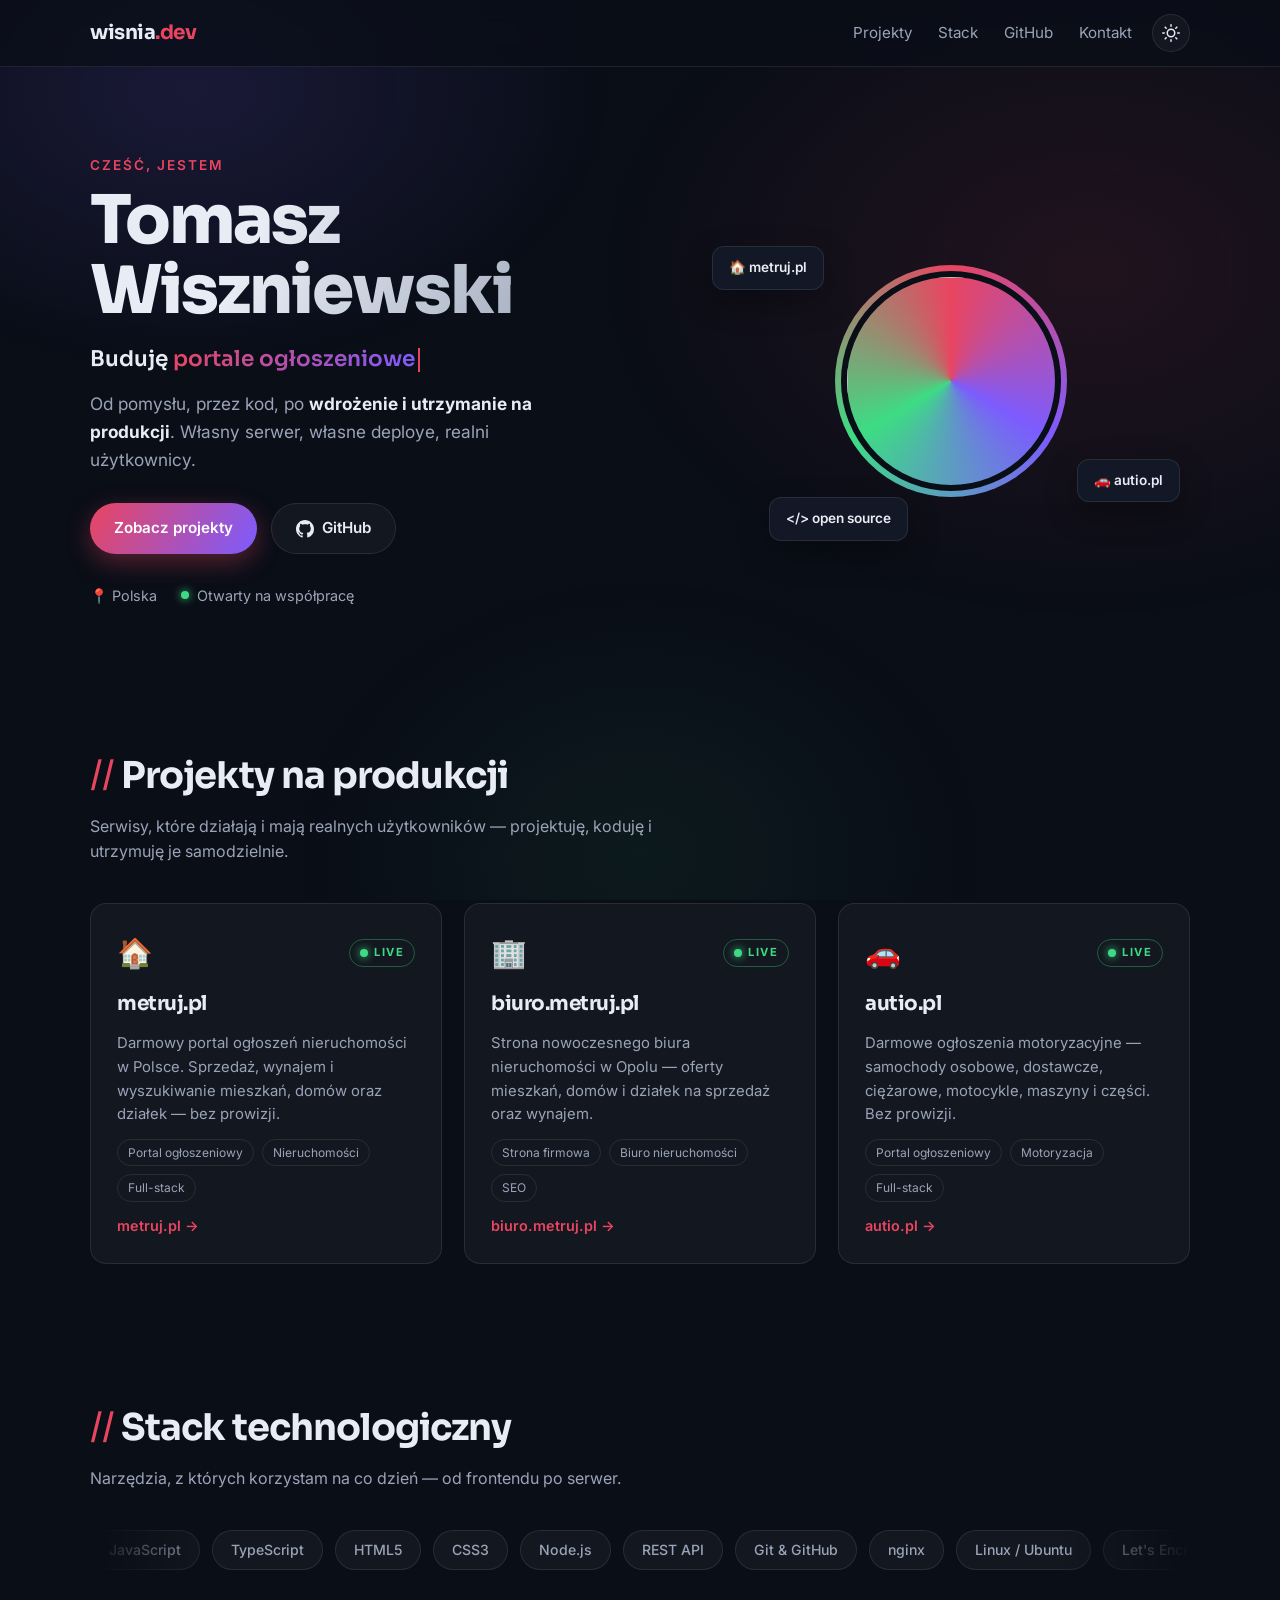
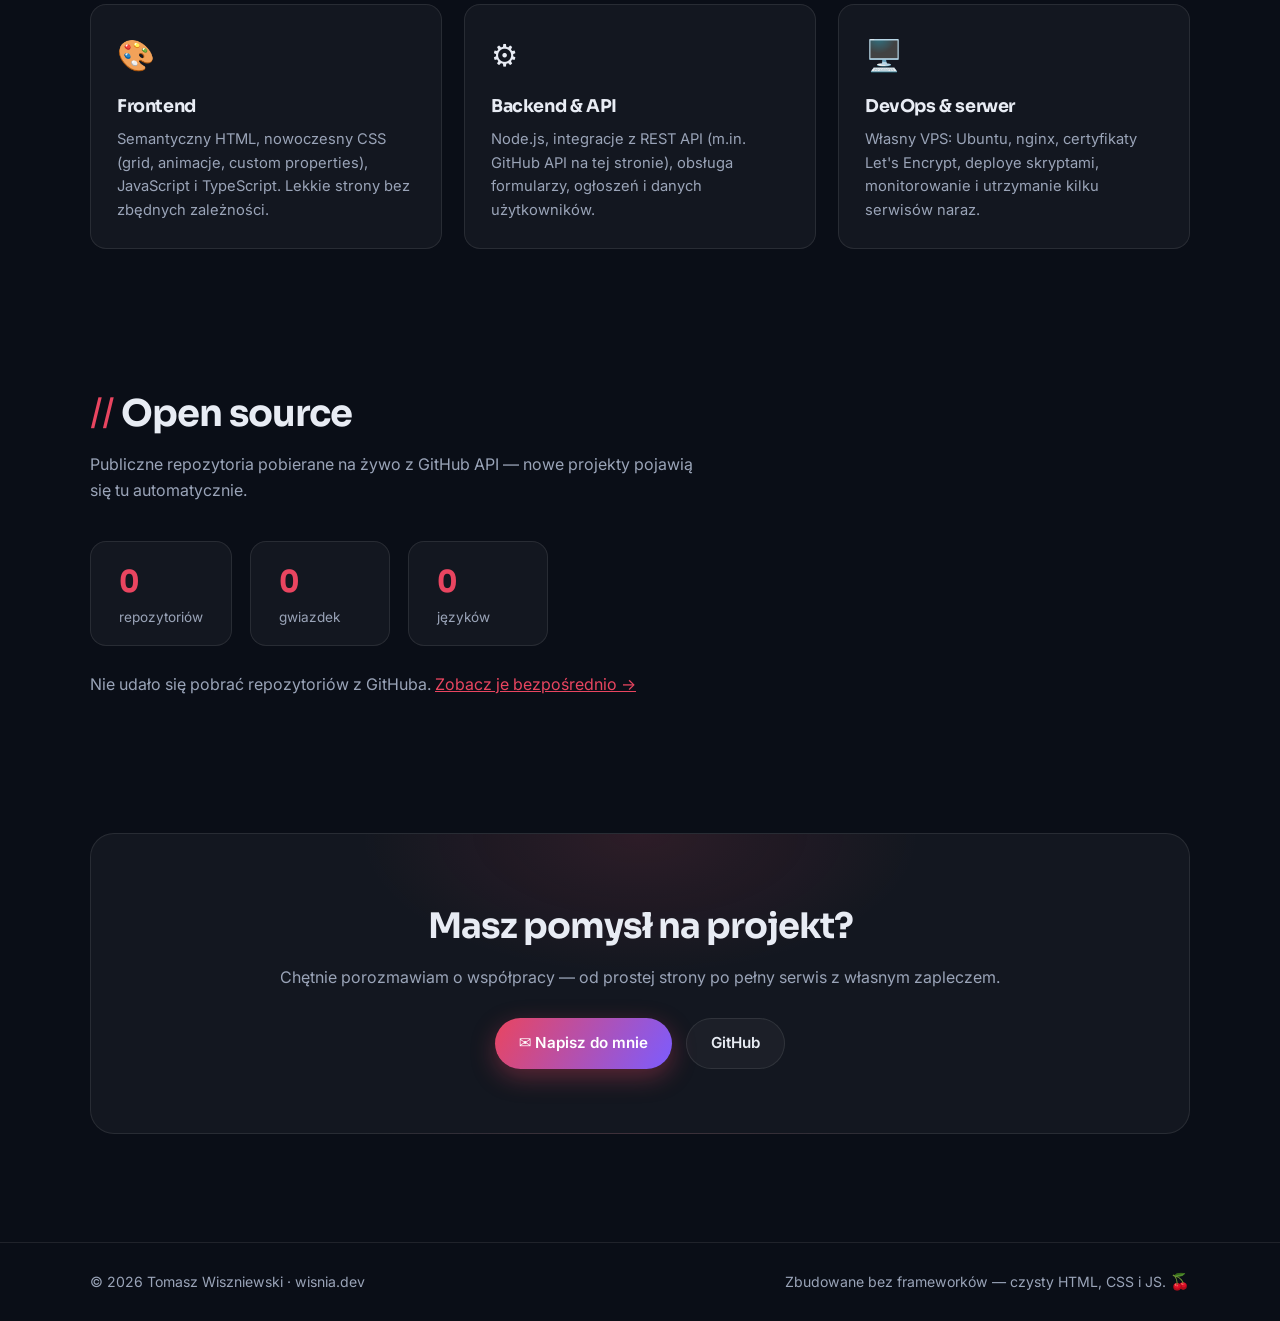
==== commit 5ce56976: "feat: redesign premium — typografia, motywy, live-efekty - typografia Sora + Inter (Google Fonts) - " ====
--- a/index.html
+++ b/index.html
@@ -1,29 +1,64 @@
 <!DOCTYPE html>
-<html lang="pl">
+<html lang="pl" data-theme="dark">
 <head>
   <meta charset="UTF-8">
   <meta name="viewport" content="width=device-width, initial-scale=1.0">
-  <title>Tomasz Wiszniewski — Portfolio | wisnia.dev</title>
-  <meta name="description" content="Portfolio Tomasza Wiszniewskiego — projekty webowe, portale ogłoszeniowe (metruj.pl, autio.pl) oraz aplikacje open source na GitHubie.">
-  <meta property="og:title" content="Tomasz Wiszniewski — Portfolio">
-  <meta property="og:description" content="Projekty webowe: metruj.pl, biuro.metruj.pl, autio.pl oraz open source na GitHubie.">
-  <meta property="og:url" content="https://wisnia.dev">
+  <title>Tomasz Wiszniewski — Web Developer | wisnia.dev</title>
+  <meta name="description" content="Portfolio Tomasza Wiszniewskiego — buduję i utrzymuję serwisy internetowe: portale ogłoszeniowe metruj.pl i autio.pl, strony firmowe oraz projekty open source.">
+  <link rel="canonical" href="https://wisnia.dev/">
+
+  <meta property="og:title" content="Tomasz Wiszniewski — Web Developer">
+  <meta property="og:description" content="Buduję serwisy internetowe: metruj.pl, biuro.metruj.pl, autio.pl oraz projekty open source na GitHubie.">
+  <meta property="og:url" content="https://wisnia.dev/">
   <meta property="og:type" content="website">
+  <meta property="og:locale" content="pl_PL">
+  <meta name="twitter:card" content="summary">
+  <meta name="theme-color" content="#0a0e17">
+
   <link rel="icon" href="data:image/svg+xml,<svg xmlns='http://www.w3.org/2000/svg' viewBox='0 0 100 100'><text y='.9em' font-size='90'>🍒</text></svg>">
+
+  <link rel="preconnect" href="https://fonts.googleapis.com">
+  <link rel="preconnect" href="https://fonts.gstatic.com" crossorigin>
   <link rel="preconnect" href="https://api.github.com" crossorigin>
-  <link rel="preconnect" href="https://avatars.githubusercontent.com" crossorigin>
-  <link rel="stylesheet" href="style.css">
+  <link href="https://fonts.googleapis.com/css2?family=Sora:wght@400;600;700;800&family=Inter:wght@400;500;600&display=swap" rel="stylesheet">
+  <link rel="stylesheet" href="style.css?v=dev">
+
+  <!-- motyw przed pierwszym renderem — bez mignięcia -->
+  <script>
+    try { document.documentElement.dataset.theme = localStorage.getItem("theme") || "dark"; } catch (e) {}
+  </script>
+
+  <script type="application/ld+json">
+  {
+    "@context": "https://schema.org",
+    "@type": "Person",
+    "name": "Tomasz Wiszniewski",
+    "url": "https://wisnia.dev",
+    "jobTitle": "Web Developer",
+    "nationality": "PL",
+    "sameAs": ["https://github.com/wisniabobo"],
+    "knowsAbout": ["JavaScript", "TypeScript", "HTML", "CSS", "nginx", "Linux"]
+  }
+  </script>
 </head>
 <body>
+  <div class="scroll-progress" aria-hidden="true"></div>
   <div class="bg-glow" aria-hidden="true"></div>
 
   <header class="site-header">
     <nav class="nav container">
-      <a href="#" class="nav-logo">wisnia<span>.dev</span></a>
-      <div class="nav-links">
-        <a href="#projekty">Projekty</a>
-        <a href="#github">GitHub</a>
-        <a href="#kontakt">Kontakt</a>
+      <a href="#" class="nav-logo" id="logo">wisnia<span>.dev</span></a>
+      <div class="nav-right">
+        <div class="nav-links">
+          <a href="#projekty">Projekty</a>
+          <a href="#stack">Stack</a>
+          <a href="#github">GitHub</a>
+          <a href="#kontakt">Kontakt</a>
+        </div>
+        <button id="theme-toggle" class="theme-toggle" aria-label="Przełącz motyw jasny/ciemny" title="Motyw">
+          <svg class="icon-moon" viewBox="0 0 24 24" width="18" height="18" fill="none" stroke="currentColor" stroke-width="2" stroke-linecap="round" stroke-linejoin="round" aria-hidden="true"><path d="M21 12.79A9 9 0 1 1 11.21 3 7 7 0 0 0 21 12.79z"/></svg>
+          <svg class="icon-sun" viewBox="0 0 24 24" width="18" height="18" fill="none" stroke="currentColor" stroke-width="2" stroke-linecap="round" stroke-linejoin="round" aria-hidden="true"><circle cx="12" cy="12" r="5"/><path d="M12 1v2M12 21v2M4.22 4.22l1.42 1.42M18.36 18.36l1.42 1.42M1 12h2M21 12h2M4.22 19.78l1.42-1.42M18.36 5.64l1.42-1.42"/></svg>
+        </button>
       </div>
     </nav>
   </header>
@@ -34,10 +69,12 @@
       <div class="hero-text">
         <p class="hero-hello">Cześć, jestem</p>
         <h1 class="hero-name">Tomasz<br>Wiszniewski</h1>
+        <p class="hero-typed" aria-label="Buduję portale ogłoszeniowe, strony firmowe, aplikacje webowe i narzędzia dla biznesu">
+          Buduję&nbsp;<span id="typed">portale ogłoszeniowe</span><span class="caret" aria-hidden="true"></span>
+        </p>
         <p class="hero-tagline">
-          Buduję i rozwijam <strong>serwisy internetowe</strong> — od portali
-          ogłoszeniowych po narzędzia dla biznesu. Od pomysłu, przez kod,
-          po wdrożenie na produkcję.
+          Od pomysłu, przez kod, po <strong>wdrożenie i utrzymanie na produkcji</strong>.
+          Własny serwer, własne deploye, realni użytkownicy.
         </p>
         <div class="hero-cta">
           <a href="#projekty" class="btn btn-primary">Zobacz projekty</a>
@@ -63,12 +100,12 @@
 
     <!-- ===== PROJEKTY LIVE ===== -->
     <section id="projekty" class="section container">
-      <div class="section-head">
+      <div class="section-head reveal">
         <h2>Projekty na produkcji</h2>
-        <p>Serwisy, które działają i mają realnych użytkowników.</p>
+        <p>Serwisy, które działają i mają realnych użytkowników — projektuję, koduję i utrzymuję je samodzielnie.</p>
       </div>
       <div class="live-grid">
-        <a href="https://metruj.pl" target="_blank" rel="noopener" class="live-card reveal">
+        <a href="https://metruj.pl" target="_blank" rel="noopener" class="live-card glow-card tilt reveal">
           <div class="live-card-top">
             <span class="live-icon">🏠</span>
             <span class="live-badge"><span class="dot-online"></span> LIVE</span>
@@ -82,7 +119,7 @@
           <span class="live-link">metruj.pl <span class="arrow">→</span></span>
         </a>
 
-        <a href="https://biuro.metruj.pl" target="_blank" rel="noopener" class="live-card reveal">
+        <a href="https://biuro.metruj.pl" target="_blank" rel="noopener" class="live-card glow-card tilt reveal">
           <div class="live-card-top">
             <span class="live-icon">🏢</span>
             <span class="live-badge"><span class="dot-online"></span> LIVE</span>
@@ -96,14 +133,14 @@
           <span class="live-link">biuro.metruj.pl <span class="arrow">→</span></span>
         </a>
 
-        <a href="https://autio.pl" target="_blank" rel="noopener" class="live-card reveal">
+        <a href="https://autio.pl" target="_blank" rel="noopener" class="live-card glow-card tilt reveal">
           <div class="live-card-top">
             <span class="live-icon">🚗</span>
             <span class="live-badge"><span class="dot-online"></span> LIVE</span>
           </div>
           <h3>autio.pl</h3>
           <p>Darmowe ogłoszenia motoryzacyjne — samochody osobowe, dostawcze,
-             ciężarowe, motocykle, maszyny i części. Kupuj i sprzedawaj bez prowizji.</p>
+             ciężarowe, motocykle, maszyny i części. Bez prowizji.</p>
           <ul class="tags">
             <li>Portal ogłoszeniowy</li><li>Motoryzacja</li><li>Full-stack</li>
           </ul>
@@ -112,33 +149,85 @@
       </div>
     </section>
 
+    <!-- ===== STACK ===== -->
+    <section id="stack" class="section container">
+      <div class="section-head reveal">
+        <h2>Stack technologiczny</h2>
+        <p>Narzędzia, z których korzystam na co dzień — od frontendu po serwer.</p>
+      </div>
+      <div class="marquee reveal" aria-hidden="true">
+        <div class="marquee-track">
+          <span>JavaScript</span><span>TypeScript</span><span>HTML5</span><span>CSS3</span>
+          <span>Node.js</span><span>REST API</span><span>Git &amp; GitHub</span><span>nginx</span>
+          <span>Linux / Ubuntu</span><span>Let's Encrypt</span><span>SEO</span><span>RWD</span>
+          <!-- duplikat dla płynnej pętli -->
+          <span>JavaScript</span><span>TypeScript</span><span>HTML5</span><span>CSS3</span>
+          <span>Node.js</span><span>REST API</span><span>Git &amp; GitHub</span><span>nginx</span>
+          <span>Linux / Ubuntu</span><span>Let's Encrypt</span><span>SEO</span><span>RWD</span>
+        </div>
+      </div>
+      <div class="stack-grid">
+        <div class="stack-card glow-card reveal">
+          <span class="stack-icon">🎨</span>
+          <h3>Frontend</h3>
+          <p>Semantyczny HTML, nowoczesny CSS (grid, animacje, custom properties),
+             JavaScript i TypeScript. Lekkie strony bez zbędnych zależności.</p>
+        </div>
+        <div class="stack-card glow-card reveal">
+          <span class="stack-icon">⚙️</span>
+          <h3>Backend &amp; API</h3>
+          <p>Node.js, integracje z REST API (m.in. GitHub API na tej stronie),
+             obsługa formularzy, ogłoszeń i danych użytkowników.</p>
+        </div>
+        <div class="stack-card glow-card reveal">
+          <span class="stack-icon">🖥️</span>
+          <h3>DevOps &amp; serwer</h3>
+          <p>Własny VPS: Ubuntu, nginx, certyfikaty Let's Encrypt, deploye
+             skryptami, monitorowanie i utrzymanie kilku serwisów naraz.</p>
+        </div>
+      </div>
+    </section>
+
     <!-- ===== GITHUB ===== -->
     <section id="github" class="section container">
-      <div class="section-head">
+      <div class="section-head reveal">
         <h2>Open source</h2>
-        <p>Publiczne repozytoria pobierane na żywo z GitHuba — nowe projekty pojawią się tu automatycznie.</p>
-      </div>
+        <p>Publiczne repozytoria pobierane na żywo z GitHub API — nowe projekty pojawią się tu automatycznie.</p>
+      </div>
+
       <div id="gh-stats" class="gh-stats" hidden>
-        <div class="stat"><span class="stat-num" id="stat-repos">–</span><span class="stat-label">repozytoriów</span></div>
-        <div class="stat"><span class="stat-num" id="stat-stars">–</span><span class="stat-label">gwiazdek</span></div>
-        <div class="stat"><span class="stat-num" id="stat-langs">–</span><span class="stat-label">języków</span></div>
-      </div>
+        <div class="stat glow-card"><span class="stat-num" data-count id="stat-repos">0</span><span class="stat-label">repozytoriów</span></div>
+        <div class="stat glow-card"><span class="stat-num" data-count id="stat-stars">0</span><span class="stat-label">gwiazdek</span></div>
+        <div class="stat glow-card"><span class="stat-num" data-count id="stat-langs">0</span><span class="stat-label">języków</span></div>
+      </div>
+
+      <div id="lang-bar-wrap" class="lang-bar-wrap" hidden>
+        <div id="lang-bar" class="lang-bar" role="img" aria-label="Udział języków programowania w repozytoriach"></div>
+        <div id="lang-legend" class="lang-legend"></div>
+      </div>
+
       <div id="repo-grid" class="repo-grid" aria-live="polite">
         <div class="repo-skeleton"></div>
         <div class="repo-skeleton"></div>
         <div class="repo-skeleton"></div>
       </div>
+
       <p id="gh-error" class="gh-error" hidden>
         Nie udało się pobrać repozytoriów z GitHuba.
         <a href="https://github.com/wisniabobo?tab=repositories" target="_blank" rel="noopener">Zobacz je bezpośrednio →</a>
       </p>
+
+      <div id="activity" class="activity" hidden>
+        <h3 class="activity-title">Ostatnia aktywność</h3>
+        <ol id="activity-list" class="activity-list"></ol>
+      </div>
     </section>
 
     <!-- ===== KONTAKT ===== -->
     <section id="kontakt" class="section container">
-      <div class="contact-card reveal">
+      <div class="contact-card glow-card reveal">
         <h2>Masz pomysł na projekt?</h2>
-        <p>Chętnie porozmawiam o współpracy — od prostej strony po pełny serwis.</p>
+        <p>Chętnie porozmawiam o współpracy — od prostej strony po pełny serwis z własnym zapleczem.</p>
         <div class="hero-cta">
           <a href="mailto:tomasz.wiszniewski123@gmail.com" class="btn btn-primary">✉️ Napisz do mnie</a>
           <a href="https://github.com/wisniabobo" target="_blank" rel="noopener" class="btn btn-ghost">GitHub</a>
@@ -150,10 +239,10 @@
   <footer class="site-footer">
     <div class="container footer-inner">
       <span>© <span id="year">2026</span> Tomasz Wiszniewski · wisnia.dev</span>
-      <span class="footer-note">Zbudowane bez frameworków — czysty HTML, CSS i JS.</span>
+      <span class="footer-note">Zbudowane bez frameworków — czysty HTML, CSS i JS. <button id="cherry" class="cherry-btn" aria-label="Niespodzianka">🍒</button></span>
     </div>
   </footer>
 
-  <script src="script.js"></script>
+  <script src="script.js?v=dev"></script>
 </body>
 </html>
--- a/style.css
+++ b/style.css
@@ -1,20 +1,36 @@
 /* ============================================================
    wisnia.dev — portfolio
-   Czysty CSS, dark theme, bez zależności.
+   Czysty CSS, motyw ciemny/jasny, bez zależności.
    ============================================================ */
 
 :root {
   --bg: #0a0e17;
+  --bg-header: rgba(10, 14, 23, 0.75);
   --bg-card: rgba(255, 255, 255, 0.04);
   --bg-card-hover: rgba(255, 255, 255, 0.07);
+  --bg-float: rgba(20, 26, 40, 0.9);
   --border: rgba(255, 255, 255, 0.09);
   --text: #e8ecf4;
   --text-dim: #9aa4b8;
   --accent: #e94560;
   --accent-2: #7c5cff;
   --green: #3ddc84;
+  --spot: rgba(124, 92, 255, 0.16);
   --radius: 16px;
-  --font: "Segoe UI", system-ui, -apple-system, "Helvetica Neue", Arial, sans-serif;
+  --font-body: "Inter", system-ui, -apple-system, "Segoe UI", sans-serif;
+  --font-head: "Sora", var(--font-body);
+}
+
+[data-theme="light"] {
+  --bg: #f4f6fb;
+  --bg-header: rgba(244, 246, 251, 0.8);
+  --bg-card: rgba(255, 255, 255, 0.75);
+  --bg-card-hover: #ffffff;
+  --bg-float: rgba(255, 255, 255, 0.95);
+  --border: rgba(15, 23, 42, 0.10);
+  --text: #131a26;
+  --text-dim: #55617a;
+  --spot: rgba(124, 92, 255, 0.10);
 }
 
 * { margin: 0; padding: 0; box-sizing: border-box; }
@@ -22,16 +38,30 @@
 html { scroll-behavior: smooth; }
 
 body {
-  font-family: var(--font);
+  font-family: var(--font-body);
   background: var(--bg);
   color: var(--text);
   line-height: 1.6;
   overflow-x: hidden;
-}
+  transition: background 0.3s, color 0.3s;
+}
+
+h1, h2, h3 { font-family: var(--font-head); }
 
 .container {
   width: min(1100px, 92%);
   margin-inline: auto;
+}
+
+/* pasek postępu scrolla */
+.scroll-progress {
+  position: fixed;
+  top: 0;
+  left: 0;
+  height: 3px;
+  width: 0;
+  z-index: 100;
+  background: linear-gradient(90deg, var(--accent), var(--accent-2));
 }
 
 /* tło — delikatne poświaty */
@@ -44,6 +74,7 @@
     radial-gradient(700px 500px at 85% 30%, rgba(233, 69, 96, 0.10), transparent 70%),
     radial-gradient(500px 400px at 50% 95%, rgba(61, 220, 132, 0.06), transparent 70%);
 }
+[data-theme="light"] .bg-glow { opacity: 0.55; }
 
 /* ===== nagłówek ===== */
 .site-header {
@@ -52,7 +83,7 @@
   z-index: 50;
   backdrop-filter: blur(12px);
   -webkit-backdrop-filter: blur(12px);
-  background: rgba(10, 14, 23, 0.75);
+  background: var(--bg-header);
   border-bottom: 1px solid var(--border);
 }
 
@@ -60,10 +91,11 @@
   display: flex;
   align-items: center;
   justify-content: space-between;
-  padding-block: 16px;
+  padding-block: 14px;
 }
 
 .nav-logo {
+  font-family: var(--font-head);
   font-size: 1.25rem;
   font-weight: 700;
   color: var(--text);
@@ -72,7 +104,9 @@
 }
 .nav-logo span { color: var(--accent); }
 
-.nav-links { display: flex; gap: 28px; }
+.nav-right { display: flex; align-items: center; gap: 20px; }
+
+.nav-links { display: flex; gap: 26px; }
 .nav-links a {
   color: var(--text-dim);
   text-decoration: none;
@@ -80,6 +114,22 @@
   transition: color 0.2s;
 }
 .nav-links a:hover { color: var(--text); }
+
+.theme-toggle {
+  display: grid;
+  place-items: center;
+  width: 38px;
+  height: 38px;
+  border-radius: 50%;
+  border: 1px solid var(--border);
+  background: var(--bg-card);
+  color: var(--text);
+  cursor: pointer;
+  transition: background 0.2s, transform 0.2s;
+}
+.theme-toggle:hover { background: var(--bg-card-hover); transform: rotate(15deg); }
+[data-theme="dark"] .icon-moon { display: none; }
+[data-theme="light"] .icon-sun { display: none; }
 
 /* ===== hero ===== */
 .hero {
@@ -87,7 +137,7 @@
   grid-template-columns: 1.2fr 1fr;
   align-items: center;
   gap: 48px;
-  padding-block: 96px 72px;
+  padding-block: 88px 72px;
 }
 
 .hero-hello {
@@ -101,20 +151,45 @@
 
 .hero-name {
   font-size: clamp(2.6rem, 6vw, 4.2rem);
+  font-weight: 800;
   line-height: 1.05;
   letter-spacing: -2px;
-  background: linear-gradient(120deg, #ffffff 30%, #b8c1d9 70%);
+  background: linear-gradient(120deg, var(--text) 30%, var(--text-dim) 90%);
   -webkit-background-clip: text;
   background-clip: text;
   -webkit-text-fill-color: transparent;
-  margin-bottom: 20px;
-}
+  margin-bottom: 16px;
+}
+
+.hero-typed {
+  font-family: var(--font-head);
+  font-size: clamp(1.05rem, 2.2vw, 1.35rem);
+  font-weight: 600;
+  margin-bottom: 14px;
+  min-height: 1.6em;
+}
+.hero-typed #typed {
+  background: linear-gradient(120deg, var(--accent), var(--accent-2));
+  -webkit-background-clip: text;
+  background-clip: text;
+  -webkit-text-fill-color: transparent;
+}
+.caret {
+  display: inline-block;
+  width: 2px;
+  height: 1.1em;
+  margin-left: 3px;
+  vertical-align: text-bottom;
+  background: var(--accent);
+  animation: blink 1s step-end infinite;
+}
+@keyframes blink { 50% { opacity: 0; } }
 
 .hero-tagline {
   color: var(--text-dim);
-  font-size: 1.1rem;
+  font-size: 1.08rem;
   max-width: 46ch;
-  margin-bottom: 32px;
+  margin-bottom: 30px;
 }
 .hero-tagline strong { color: var(--text); }
 
@@ -150,7 +225,7 @@
 .hero-meta {
   display: flex;
   gap: 24px;
-  margin-top: 32px;
+  margin-top: 30px;
   list-style: none;
   color: var(--text-dim);
   font-size: 0.9rem;
@@ -197,11 +272,11 @@
   position: absolute;
   padding: 10px 16px;
   border-radius: 12px;
-  background: rgba(20, 26, 40, 0.9);
+  background: var(--bg-float);
   border: 1px solid var(--border);
   font-size: 0.85rem;
   font-weight: 600;
-  box-shadow: 0 12px 32px rgba(0, 0, 0, 0.4);
+  box-shadow: 0 12px 32px rgba(0, 0, 0, 0.3);
   animation: floaty 5s ease-in-out infinite;
 }
 .fc-1 { top: 8%; left: 0; animation-delay: 0s; }
@@ -213,11 +288,12 @@
 }
 
 /* ===== sekcje ===== */
-.section { padding-block: 72px; }
-
-.section-head { margin-bottom: 40px; }
+.section { padding-block: 68px; }
+
+.section-head { margin-bottom: 38px; }
 .section-head h2 {
   font-size: clamp(1.7rem, 3.5vw, 2.3rem);
+  font-weight: 700;
   letter-spacing: -1px;
   margin-bottom: 8px;
 }
@@ -226,7 +302,24 @@
   color: var(--accent);
   font-weight: 400;
 }
-.section-head p { color: var(--text-dim); max-width: 60ch; }
+.section-head p { color: var(--text-dim); max-width: 62ch; }
+
+/* ===== karty z efektem spotlight ===== */
+.glow-card {
+  position: relative;
+  overflow: hidden;
+}
+.glow-card::before {
+  content: "";
+  position: absolute;
+  inset: 0;
+  background: radial-gradient(280px circle at var(--mx, 50%) var(--my, 50%), var(--spot), transparent 65%);
+  opacity: 0;
+  transition: opacity 0.3s;
+  pointer-events: none;
+}
+.glow-card:hover::before { opacity: 1; }
+.glow-card > * { position: relative; }
 
 /* ===== projekty live ===== */
 .live-grid {
@@ -245,12 +338,13 @@
   border: 1px solid var(--border);
   text-decoration: none;
   color: var(--text);
-  transition: transform 0.25s, border-color 0.25s, background 0.25s;
+  transition: transform 0.25s, border-color 0.25s, background 0.25s, box-shadow 0.25s;
+  will-change: transform;
 }
 .live-card:hover {
-  transform: translateY(-6px);
   border-color: rgba(233, 69, 96, 0.5);
   background: var(--bg-card-hover);
+  box-shadow: 0 20px 48px rgba(0, 0, 0, 0.25);
 }
 
 .live-card-top {
@@ -298,12 +392,55 @@
 .live-link .arrow { display: inline-block; transition: transform 0.2s; }
 .live-card:hover .arrow { transform: translateX(5px); }
 
+/* ===== stack ===== */
+.marquee {
+  overflow: hidden;
+  margin-bottom: 34px;
+  mask-image: linear-gradient(90deg, transparent, #000 12%, #000 88%, transparent);
+  -webkit-mask-image: linear-gradient(90deg, transparent, #000 12%, #000 88%, transparent);
+}
+.marquee-track {
+  display: flex;
+  gap: 12px;
+  width: max-content;
+  animation: marquee 28s linear infinite;
+}
+.marquee:hover .marquee-track { animation-play-state: paused; }
+.marquee-track span {
+  padding: 8px 18px;
+  border-radius: 999px;
+  border: 1px solid var(--border);
+  background: var(--bg-card);
+  color: var(--text-dim);
+  font-size: 0.88rem;
+  font-weight: 500;
+  white-space: nowrap;
+}
+@keyframes marquee { to { transform: translateX(-50%); } }
+
+.stack-grid {
+  display: grid;
+  grid-template-columns: repeat(auto-fit, minmax(270px, 1fr));
+  gap: 22px;
+}
+.stack-card {
+  padding: 26px;
+  border-radius: var(--radius);
+  background: var(--bg-card);
+  border: 1px solid var(--border);
+  transition: transform 0.25s, border-color 0.25s;
+}
+.stack-card:hover { transform: translateY(-6px); border-color: rgba(124, 92, 255, 0.45); }
+.stack-icon { font-size: 1.9rem; display: block; margin-bottom: 12px; }
+.stack-card h3 { font-size: 1.1rem; margin-bottom: 8px; letter-spacing: -0.4px; }
+.stack-card p { color: var(--text-dim); font-size: 0.92rem; }
+
 /* ===== github ===== */
 .gh-stats {
   display: flex;
   gap: 18px;
   flex-wrap: wrap;
-  margin-bottom: 32px;
+  margin-bottom: 26px;
 }
 .stat {
   display: flex;
@@ -312,10 +449,36 @@
   border-radius: var(--radius);
   background: var(--bg-card);
   border: 1px solid var(--border);
-  min-width: 130px;
-}
-.stat-num { font-size: 1.8rem; font-weight: 700; color: var(--accent); }
+  min-width: 140px;
+}
+.stat-num {
+  font-family: var(--font-head);
+  font-size: 1.9rem;
+  font-weight: 700;
+  color: var(--accent);
+  font-variant-numeric: tabular-nums;
+}
 .stat-label { color: var(--text-dim); font-size: 0.85rem; }
+
+/* pasek języków */
+.lang-bar-wrap { margin-bottom: 32px; }
+.lang-bar {
+  display: flex;
+  height: 10px;
+  border-radius: 999px;
+  overflow: hidden;
+  border: 1px solid var(--border);
+}
+.lang-bar span { height: 100%; transition: width 0.8s ease; }
+.lang-legend {
+  display: flex;
+  flex-wrap: wrap;
+  gap: 16px;
+  margin-top: 10px;
+  font-size: 0.82rem;
+  color: var(--text-dim);
+}
+.lang-legend .lang { display: inline-flex; align-items: center; gap: 6px; }
 
 .repo-grid {
   display: grid;
@@ -345,8 +508,9 @@
   display: flex;
   align-items: center;
   gap: 10px;
-  font-weight: 700;
-  font-size: 1.05rem;
+  font-family: var(--font-head);
+  font-weight: 600;
+  font-size: 1.02rem;
   word-break: break-word;
 }
 .repo-name svg { flex-shrink: 0; opacity: 0.7; }
@@ -371,12 +535,13 @@
   height: 10px;
   border-radius: 50%;
   display: inline-block;
+  flex-shrink: 0;
 }
 
 .repo-skeleton {
   height: 170px;
   border-radius: var(--radius);
-  background: linear-gradient(100deg, var(--bg-card) 40%, rgba(255,255,255,0.08) 50%, var(--bg-card) 60%);
+  background: linear-gradient(100deg, var(--bg-card) 40%, rgba(128, 128, 160, 0.14) 50%, var(--bg-card) 60%);
   background-size: 200% 100%;
   animation: shimmer 1.4s infinite;
 }
@@ -384,6 +549,42 @@
 
 .gh-error { color: var(--text-dim); }
 .gh-error a { color: var(--accent); }
+
+/* aktywność */
+.activity { margin-top: 44px; }
+.activity-title {
+  font-size: 1.15rem;
+  letter-spacing: -0.4px;
+  margin-bottom: 18px;
+}
+.activity-title::before { content: "⚡ "; }
+.activity-list {
+  list-style: none;
+  border-left: 2px solid var(--border);
+  padding-left: 22px;
+  display: flex;
+  flex-direction: column;
+  gap: 14px;
+}
+.activity-list li {
+  position: relative;
+  font-size: 0.92rem;
+  color: var(--text-dim);
+}
+.activity-list li::before {
+  content: "";
+  position: absolute;
+  left: -27.5px;
+  top: 7px;
+  width: 9px;
+  height: 9px;
+  border-radius: 50%;
+  background: var(--accent-2);
+  box-shadow: 0 0 0 3px var(--bg);
+}
+.activity-list a { color: var(--text); text-decoration: none; font-weight: 600; }
+.activity-list a:hover { color: var(--accent); }
+.activity-list time { font-size: 0.8rem; opacity: 0.8; }
 
 /* ===== kontakt ===== */
 .contact-card {
@@ -413,6 +614,43 @@
   color: var(--text-dim);
   font-size: 0.88rem;
 }
+.cherry-btn {
+  background: none;
+  border: none;
+  cursor: pointer;
+  font-size: 1rem;
+  transition: transform 0.2s;
+}
+.cherry-btn:hover { transform: scale(1.35) rotate(-12deg); }
+
+.falling-cherry {
+  position: fixed;
+  top: -40px;
+  z-index: 999;
+  pointer-events: none;
+  animation: fall linear forwards;
+}
+@keyframes fall {
+  to { transform: translateY(110vh) rotate(360deg); }
+}
+
+/* ===== strona 404 ===== */
+.page-404 {
+  min-height: 70vh;
+  display: grid;
+  place-items: center;
+  text-align: center;
+  padding-block: 64px;
+}
+.page-404 h1 {
+  font-size: clamp(4rem, 14vw, 8rem);
+  letter-spacing: -4px;
+  background: linear-gradient(120deg, var(--accent), var(--accent-2));
+  -webkit-background-clip: text;
+  background-clip: text;
+  -webkit-text-fill-color: transparent;
+}
+.page-404 p { color: var(--text-dim); margin-block: 10px 28px; }
 
 /* ===== animacje wejścia ===== */
 .reveal {
@@ -430,20 +668,25 @@
   }
   html { scroll-behavior: auto; }
   .reveal { opacity: 1; transform: none; }
+  .marquee-track { animation: none; flex-wrap: wrap; }
 }
 
 /* ===== responsywność ===== */
 @media (max-width: 820px) {
   .hero {
     grid-template-columns: 1fr;
-    padding-block: 56px 32px;
+    padding-block: 48px 28px;
     text-align: center;
   }
   .hero-tagline { margin-inline: auto; }
   .hero-cta { justify-content: center; }
   .hero-meta { justify-content: center; flex-wrap: wrap; }
-  .hero-visual { order: -1; min-height: 260px; }
+  .hero-visual { order: -1; min-height: 240px; }
   .avatar-ring img { width: 160px; height: 160px; }
   .floating-card { display: none; }
-  .nav-links { gap: 18px; }
-}
+  .nav-links { gap: 14px; font-size: 0.9rem; }
+  .nav-right { gap: 12px; }
+}
+@media (max-width: 480px) {
+  .nav-links a:not(:first-child):not(:last-child) { display: none; }
+}
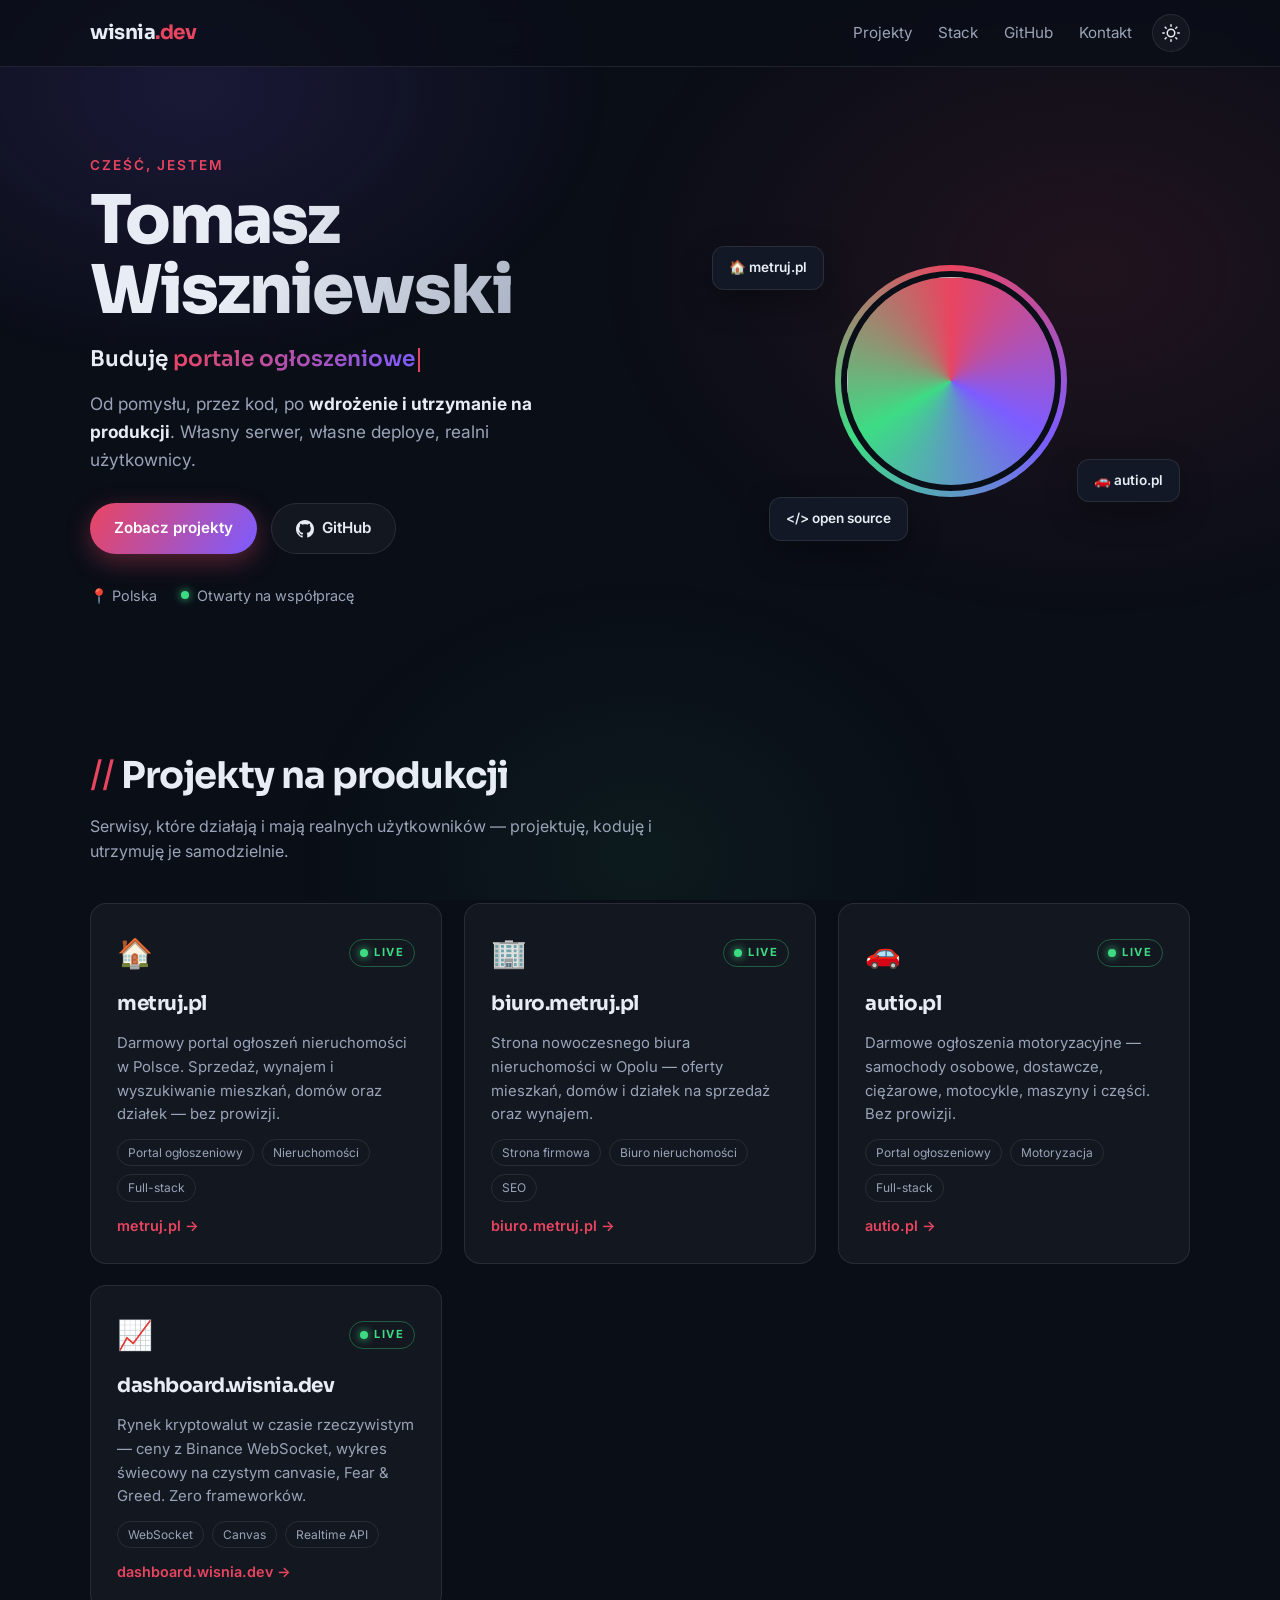
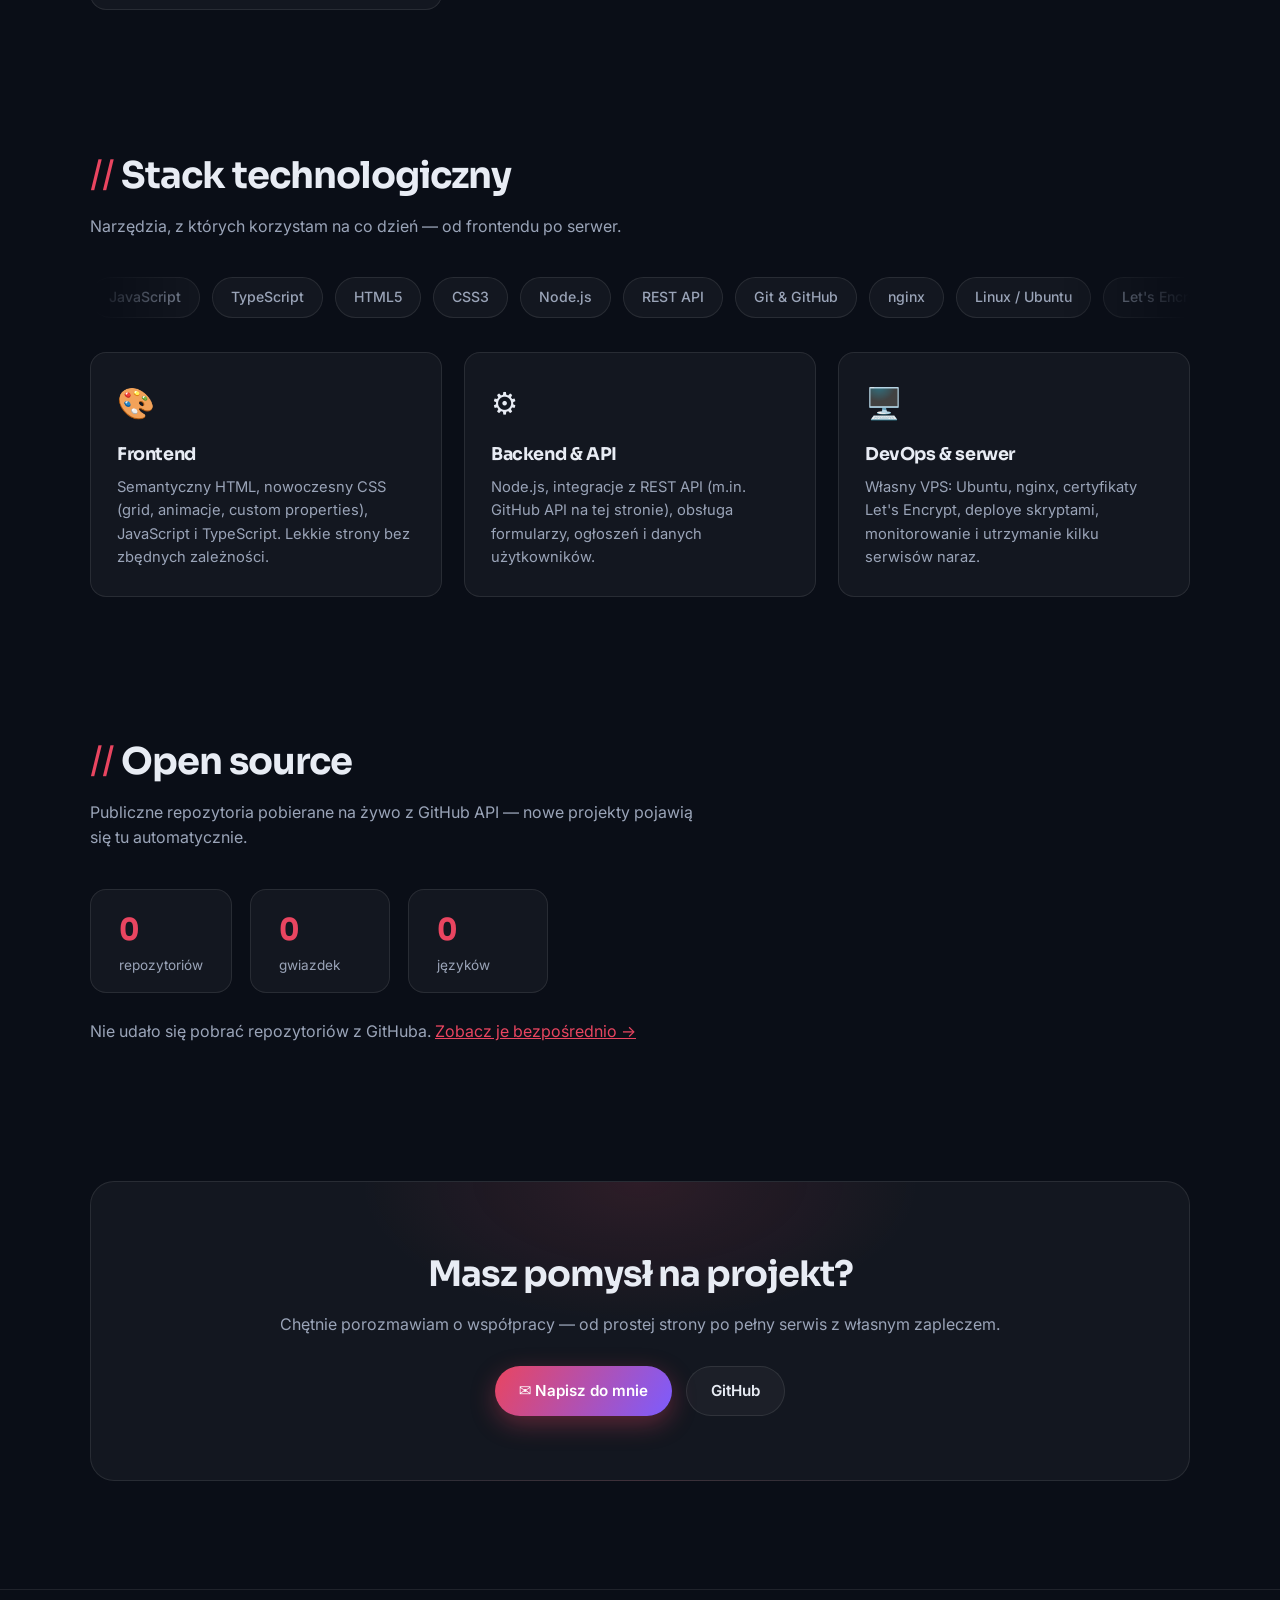
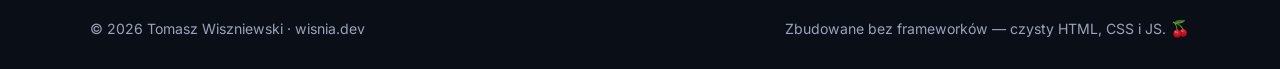
==== commit ee8a6cc1: "feat: podpięcie dashboardu — karta na stronie głównej, nginx, deploy - karta dashboard.wisnia.dev w " ====
--- a/index.html
+++ b/index.html
@@ -146,6 +146,20 @@
           </ul>
           <span class="live-link">autio.pl <span class="arrow">→</span></span>
         </a>
+
+        <a href="https://dashboard.wisnia.dev" target="_blank" rel="noopener" class="live-card glow-card tilt reveal">
+          <div class="live-card-top">
+            <span class="live-icon">📈</span>
+            <span class="live-badge"><span class="dot-online"></span> LIVE</span>
+          </div>
+          <h3>dashboard.wisnia.dev</h3>
+          <p>Rynek kryptowalut w czasie rzeczywistym — ceny z Binance WebSocket,
+             wykres świecowy na czystym canvasie, Fear &amp; Greed. Zero frameworków.</p>
+          <ul class="tags">
+            <li>WebSocket</li><li>Canvas</li><li>Realtime API</li>
+          </ul>
+          <span class="live-link">dashboard.wisnia.dev <span class="arrow">→</span></span>
+        </a>
       </div>
     </section>
 
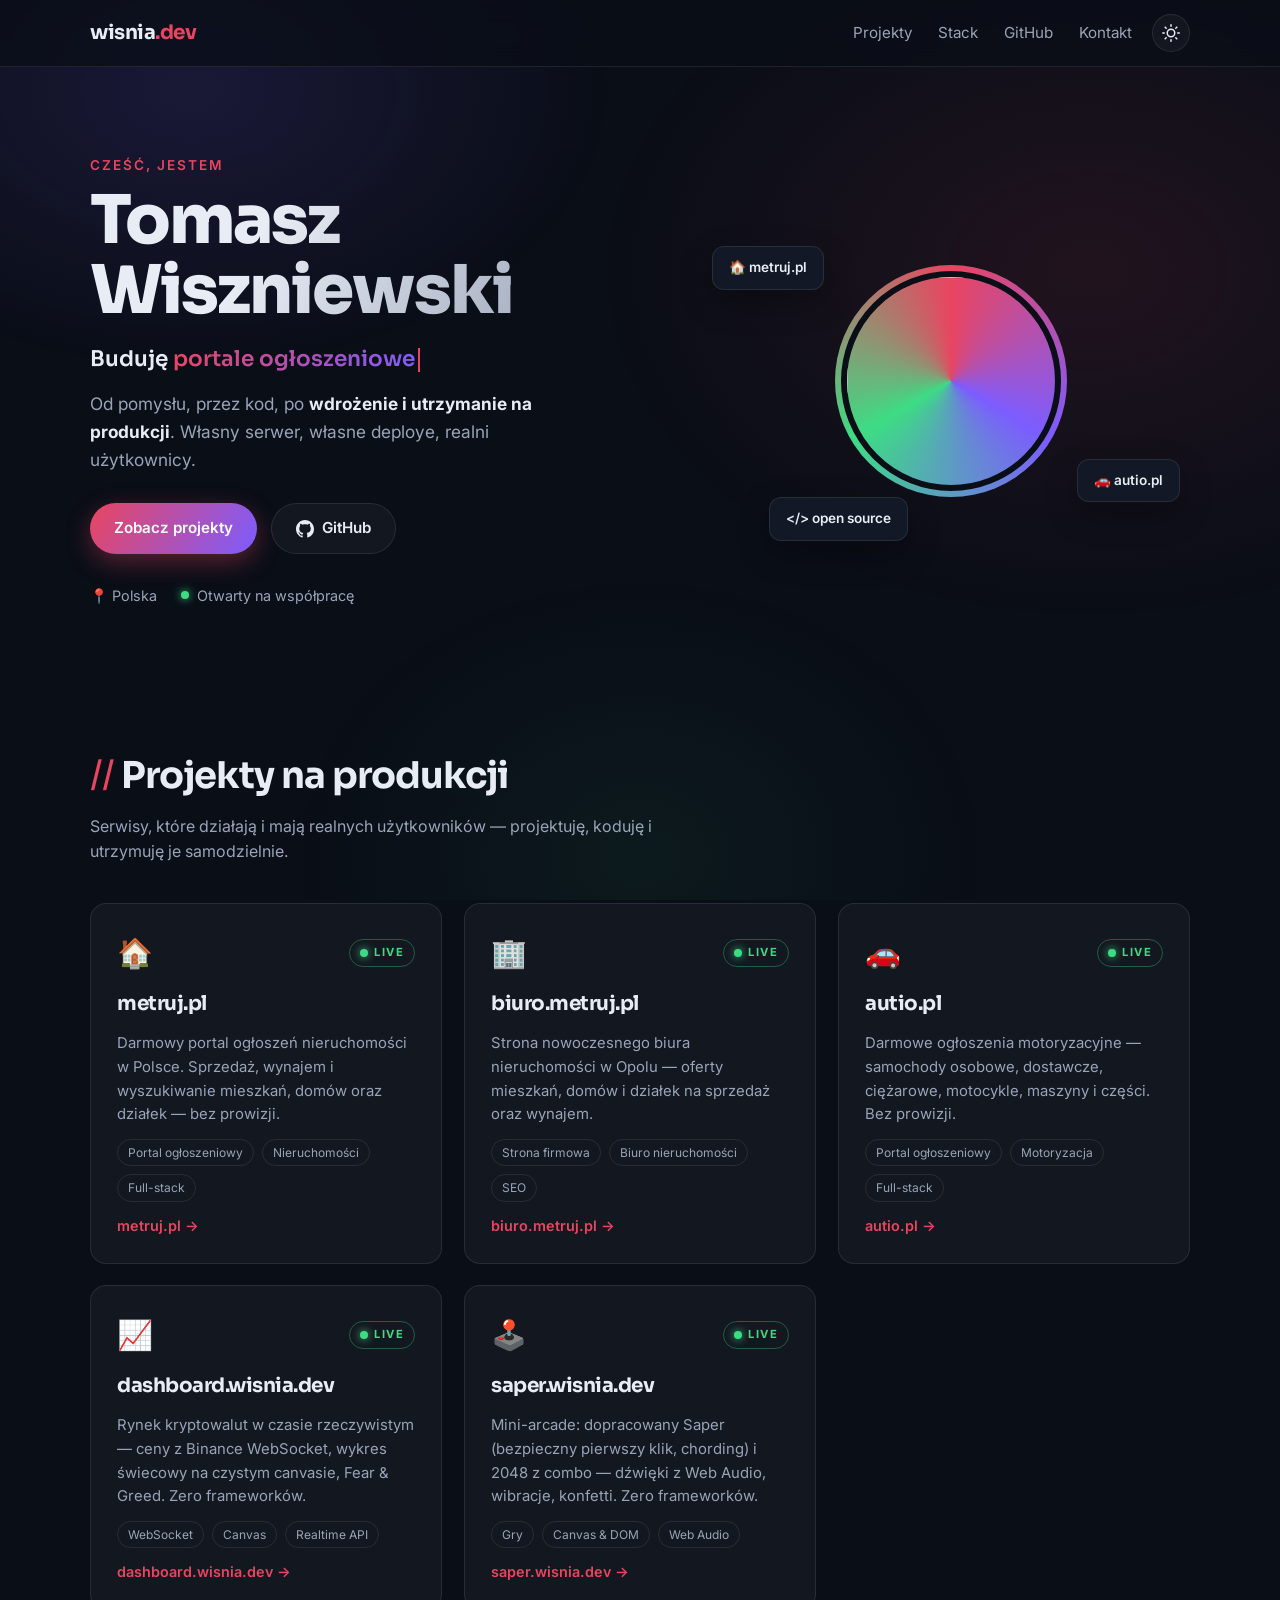
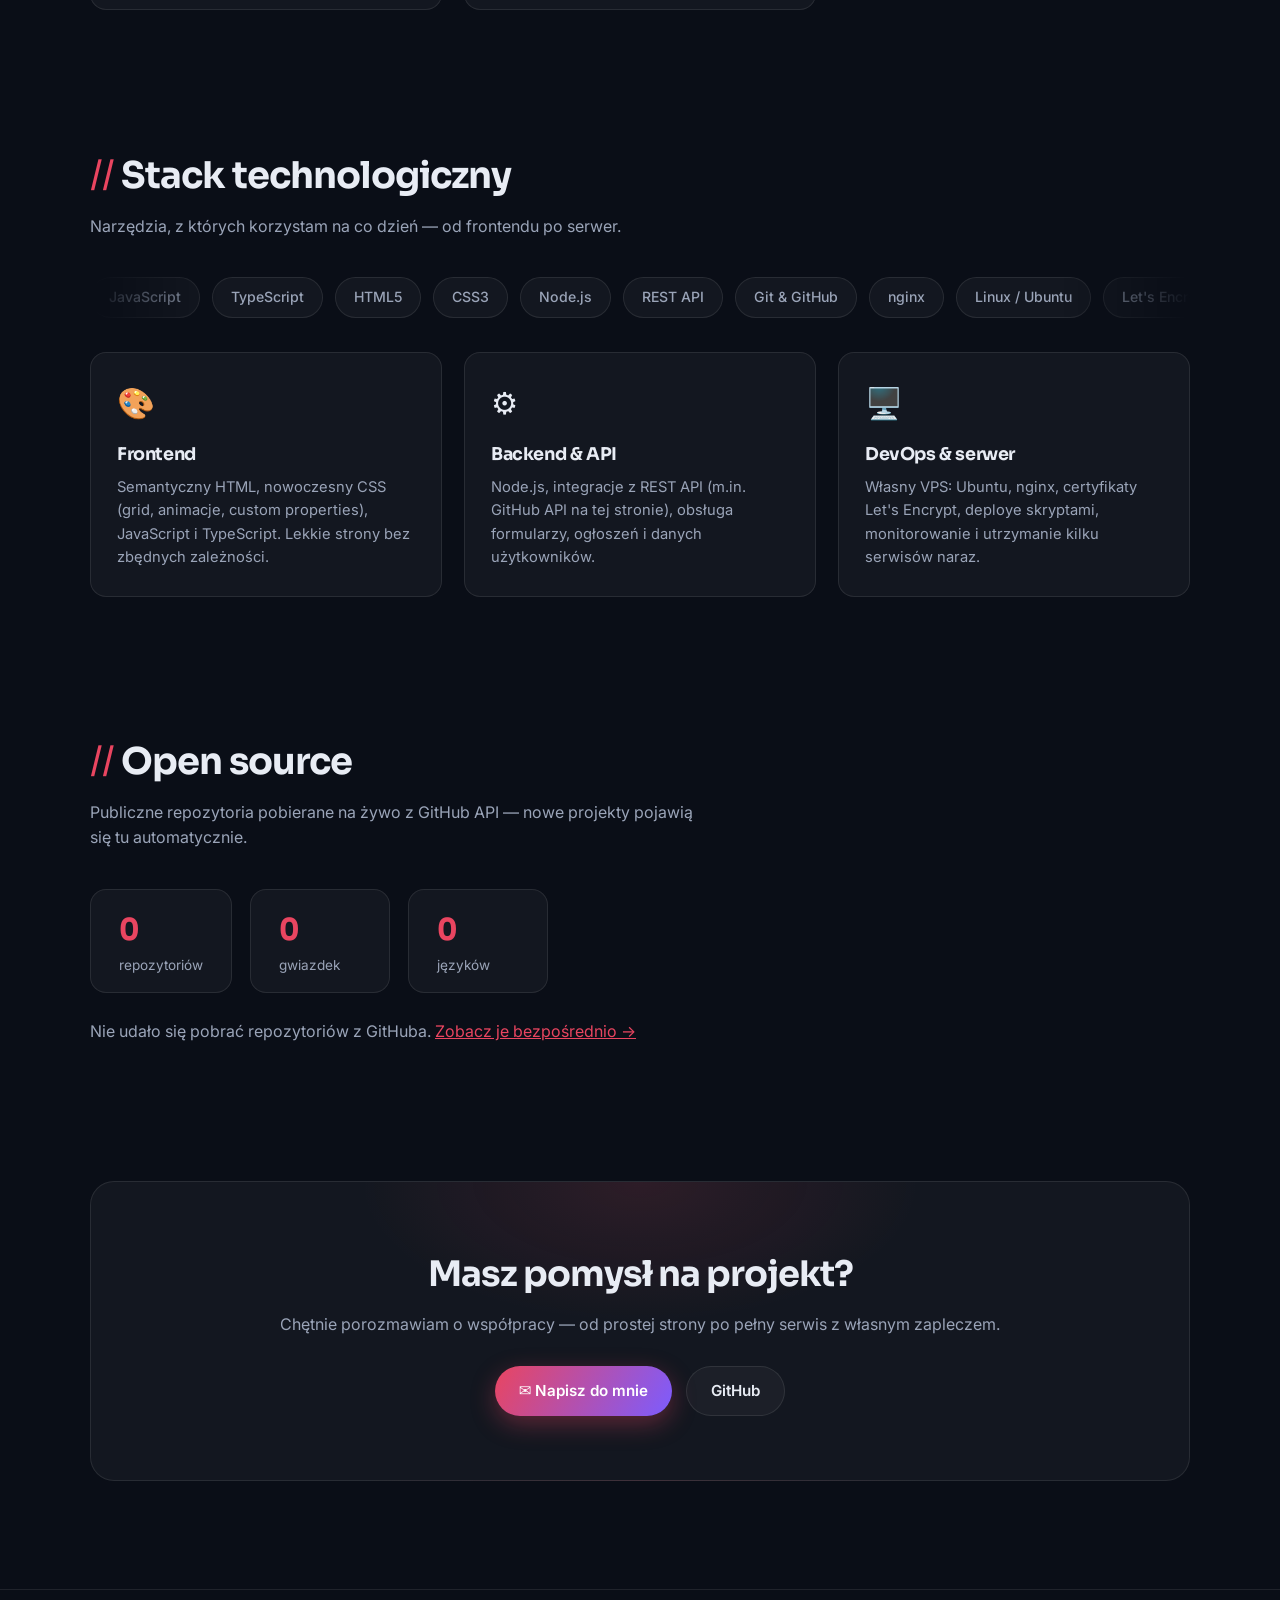
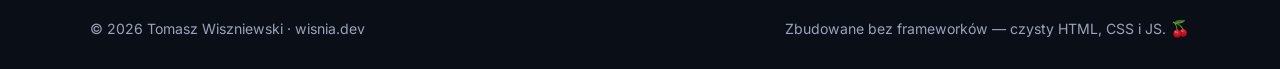
==== commit d4327db5: "feat: podpięcie arcade — karta na stronie głównej, nginx SSL, deploy Co-Authored-By: Claude Fable 5 " ====
--- a/index.html
+++ b/index.html
@@ -160,6 +160,20 @@
           </ul>
           <span class="live-link">dashboard.wisnia.dev <span class="arrow">→</span></span>
         </a>
+
+        <a href="https://saper.wisnia.dev" target="_blank" rel="noopener" class="live-card glow-card tilt reveal">
+          <div class="live-card-top">
+            <span class="live-icon">🕹️</span>
+            <span class="live-badge"><span class="dot-online"></span> LIVE</span>
+          </div>
+          <h3>saper.wisnia.dev</h3>
+          <p>Mini-arcade: dopracowany Saper (bezpieczny pierwszy klik, chording)
+             i 2048 z combo — dźwięki z Web Audio, wibracje, konfetti. Zero frameworków.</p>
+          <ul class="tags">
+            <li>Gry</li><li>Canvas &amp; DOM</li><li>Web Audio</li>
+          </ul>
+          <span class="live-link">saper.wisnia.dev <span class="arrow">→</span></span>
+        </a>
       </div>
     </section>
 
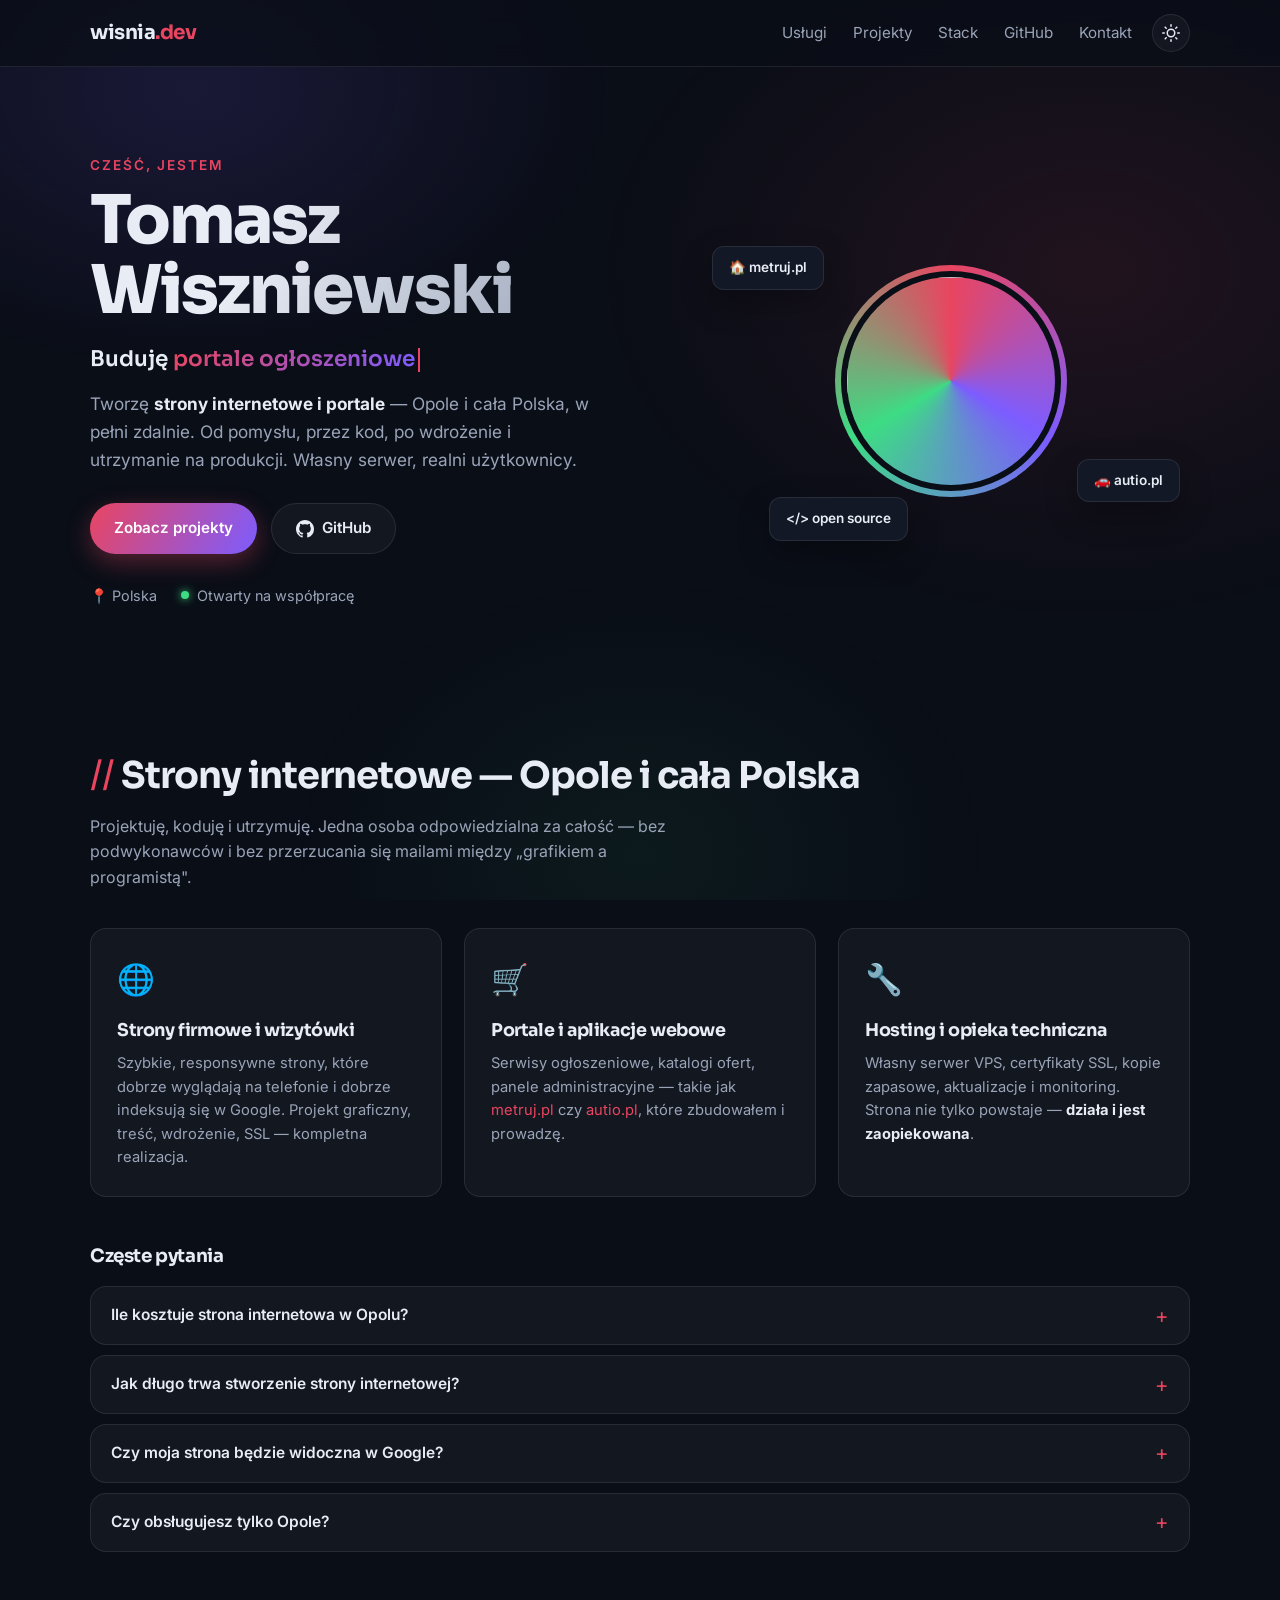
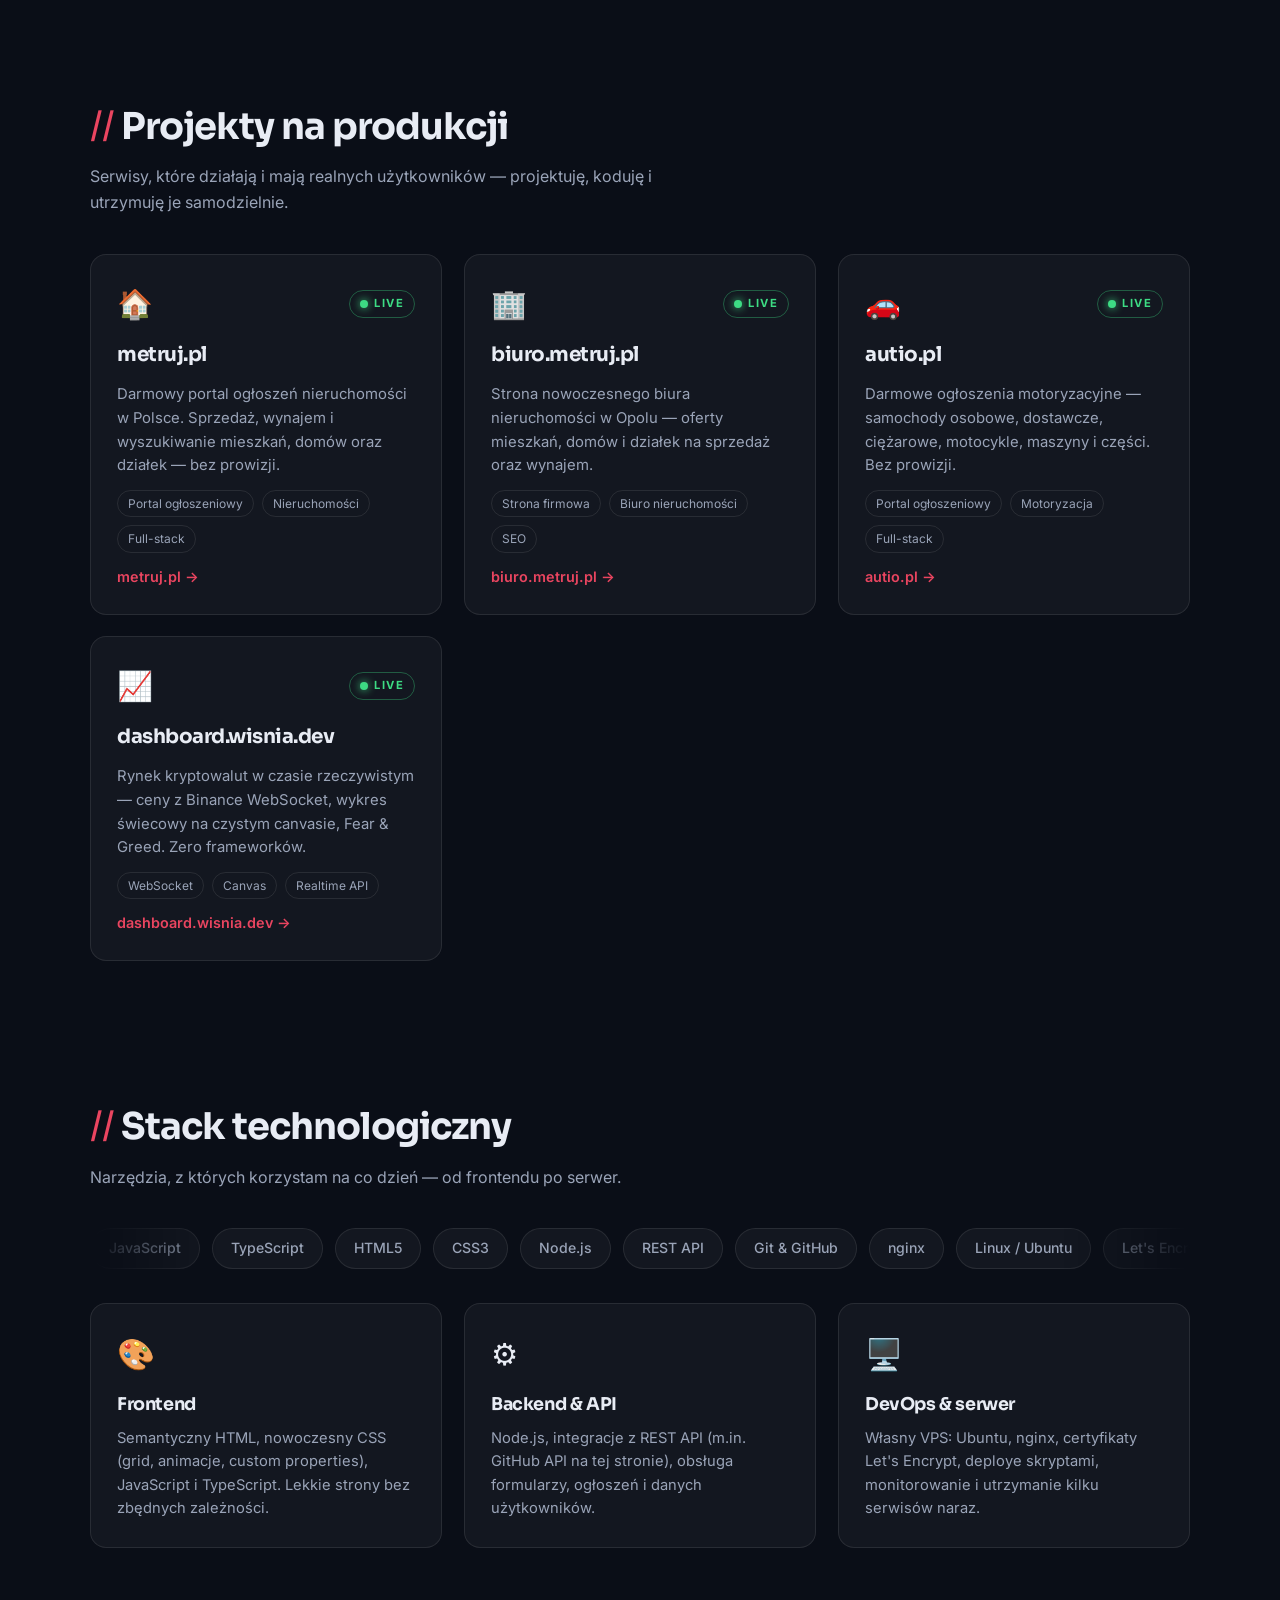
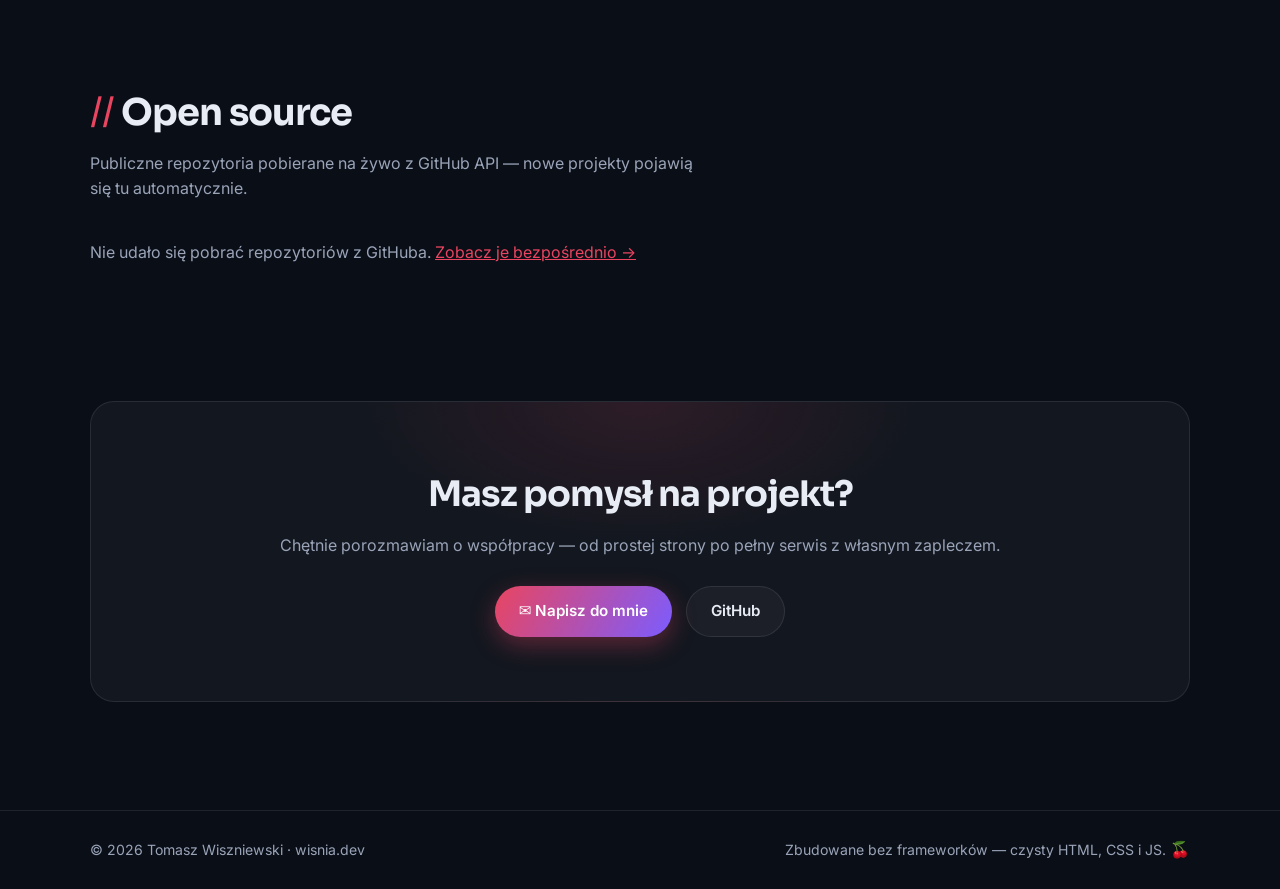
==== commit 84e5b472: "feat: SEO strony głównej — usługi, FAQ, dane strukturalne (Opole) - title/meta/OG pod frazę „strony " ====
--- a/index.html
+++ b/index.html
@@ -3,12 +3,12 @@
 <head>
   <meta charset="UTF-8">
   <meta name="viewport" content="width=device-width, initial-scale=1.0">
-  <title>Tomasz Wiszniewski — Web Developer | wisnia.dev</title>
-  <meta name="description" content="Portfolio Tomasza Wiszniewskiego — buduję i utrzymuję serwisy internetowe: portale ogłoszeniowe metruj.pl i autio.pl, strony firmowe oraz projekty open source.">
+  <title>Strony Internetowe Opole — Tomasz Wiszniewski | wisnia.dev</title>
+  <meta name="description" content="Tworzenie stron internetowych w Opolu i zdalnie w całej Polsce — strony firmowe, portale ogłoszeniowe i aplikacje webowe. Szybkie, responsywne, widoczne w Google. Portfolio: metruj.pl, autio.pl.">
   <link rel="canonical" href="https://wisnia.dev/">
 
-  <meta property="og:title" content="Tomasz Wiszniewski — Web Developer">
-  <meta property="og:description" content="Buduję serwisy internetowe: metruj.pl, biuro.metruj.pl, autio.pl oraz projekty open source na GitHubie.">
+  <meta property="og:title" content="Strony Internetowe Opole — Tomasz Wiszniewski">
+  <meta property="og:description" content="Strony firmowe, portale i aplikacje webowe — od projektu po wdrożenie i utrzymanie. Portfolio: metruj.pl, biuro.metruj.pl, autio.pl.">
   <meta property="og:url" content="https://wisnia.dev/">
   <meta property="og:type" content="website">
   <meta property="og:locale" content="pl_PL">
@@ -31,13 +31,85 @@
   <script type="application/ld+json">
   {
     "@context": "https://schema.org",
-    "@type": "Person",
-    "name": "Tomasz Wiszniewski",
-    "url": "https://wisnia.dev",
-    "jobTitle": "Web Developer",
-    "nationality": "PL",
-    "sameAs": ["https://github.com/wisniabobo"],
-    "knowsAbout": ["JavaScript", "TypeScript", "HTML", "CSS", "nginx", "Linux"]
+    "@graph": [
+      {
+        "@type": "ProfessionalService",
+        "@id": "https://wisnia.dev/#firma",
+        "name": "wisnia.dev — Tworzenie stron internetowych Opole",
+        "description": "Tworzenie stron internetowych, portali ogłoszeniowych i aplikacji webowych. Projekt, wdrożenie, hosting i opieka techniczna.",
+        "url": "https://wisnia.dev",
+        "email": "mailto:tomasz.wiszniewski123@gmail.com",
+        "image": "https://avatars.githubusercontent.com/u/144959798?v=4",
+        "priceRange": "$$",
+        "address": {
+          "@type": "PostalAddress",
+          "addressLocality": "Opole",
+          "addressRegion": "Opolskie",
+          "addressCountry": "PL"
+        },
+        "areaServed": [
+          { "@type": "City", "name": "Opole" },
+          { "@type": "Country", "name": "Polska" }
+        ],
+        "founder": { "@id": "https://wisnia.dev/#osoba" },
+        "sameAs": ["https://github.com/wisniabobo"]
+      },
+      {
+        "@type": "Person",
+        "@id": "https://wisnia.dev/#osoba",
+        "name": "Tomasz Wiszniewski",
+        "url": "https://wisnia.dev",
+        "jobTitle": "Web Developer",
+        "sameAs": ["https://github.com/wisniabobo"],
+        "knowsAbout": ["JavaScript", "TypeScript", "HTML", "CSS", "nginx", "Linux", "SEO"]
+      },
+      {
+        "@type": "WebSite",
+        "@id": "https://wisnia.dev/#strona",
+        "name": "wisnia.dev",
+        "url": "https://wisnia.dev",
+        "inLanguage": "pl-PL",
+        "publisher": { "@id": "https://wisnia.dev/#osoba" }
+      },
+      {
+        "@type": "FAQPage",
+        "@id": "https://wisnia.dev/#faq",
+        "mainEntity": [
+          {
+            "@type": "Question",
+            "name": "Ile kosztuje strona internetowa w Opolu?",
+            "acceptedAnswer": {
+              "@type": "Answer",
+              "text": "To zależy od zakresu — prosta strona-wizytówka to inny budżet niż portal z ogłoszeniami czy sklep. Napisz i opisz swoje potrzeby, a przygotuję darmową wycenę."
+            }
+          },
+          {
+            "@type": "Question",
+            "name": "Jak długo trwa stworzenie strony internetowej?",
+            "acceptedAnswer": {
+              "@type": "Answer",
+              "text": "Strona-wizytówka to zwykle 1–2 tygodnie. Większe serwisy i portale — od kilku tygodni. Termin ustalamy zawsze przed rozpoczęciem prac."
+            }
+          },
+          {
+            "@type": "Question",
+            "name": "Czy moja strona będzie widoczna w Google?",
+            "acceptedAnswer": {
+              "@type": "Answer",
+              "text": "Każdą stronę buduję z poprawnym SEO technicznym: semantyczny HTML, szybkie ładowanie, meta dane, sitemap i dane strukturalne. Długofalowe pozycjonowanie wymaga też treści i opinii — doradzam, jak to poprowadzić."
+            }
+          },
+          {
+            "@type": "Question",
+            "name": "Czy obsługujesz tylko Opole?",
+            "acceptedAnswer": {
+              "@type": "Answer",
+              "text": "Pracuję z Opola, ale w pełni zdalnie — obsługuję klientów z całej Polski. Cały proces, od wyceny po wdrożenie, odbywa się online."
+            }
+          }
+        ]
+      }
+    ]
   }
   </script>
 </head>
@@ -50,6 +122,7 @@
       <a href="#" class="nav-logo" id="logo">wisnia<span>.dev</span></a>
       <div class="nav-right">
         <div class="nav-links">
+          <a href="#uslugi">Usługi</a>
           <a href="#projekty">Projekty</a>
           <a href="#stack">Stack</a>
           <a href="#github">GitHub</a>
@@ -73,8 +146,9 @@
           Buduję&nbsp;<span id="typed">portale ogłoszeniowe</span><span class="caret" aria-hidden="true"></span>
         </p>
         <p class="hero-tagline">
-          Od pomysłu, przez kod, po <strong>wdrożenie i utrzymanie na produkcji</strong>.
-          Własny serwer, własne deploye, realni użytkownicy.
+          Tworzę <strong>strony internetowe i portale</strong> — Opole i cała Polska,
+          w pełni zdalnie. Od pomysłu, przez kod, po wdrożenie i utrzymanie
+          na produkcji. Własny serwer, realni użytkownicy.
         </p>
         <div class="hero-cta">
           <a href="#projekty" class="btn btn-primary">Zobacz projekty</a>
@@ -95,6 +169,64 @@
         <div class="floating-card fc-1">🏠 metruj.pl</div>
         <div class="floating-card fc-2">🚗 autio.pl</div>
         <div class="floating-card fc-3">&lt;/&gt; open source</div>
+      </div>
+    </section>
+
+    <!-- ===== USŁUGI ===== -->
+    <section id="uslugi" class="section container">
+      <div class="section-head reveal">
+        <h2>Strony internetowe — Opole i cała Polska</h2>
+        <p>Projektuję, koduję i utrzymuję. Jedna osoba odpowiedzialna za całość —
+           bez podwykonawców i bez przerzucania się mailami między „grafikiem a programistą".</p>
+      </div>
+      <div class="stack-grid">
+        <div class="stack-card glow-card reveal">
+          <span class="stack-icon">🌐</span>
+          <h3>Strony firmowe i wizytówki</h3>
+          <p>Szybkie, responsywne strony, które dobrze wyglądają na telefonie
+             i dobrze indeksują się w Google. Projekt graficzny, treść,
+             wdrożenie, SSL — kompletna realizacja.</p>
+        </div>
+        <div class="stack-card glow-card reveal">
+          <span class="stack-icon">🛒</span>
+          <h3>Portale i aplikacje webowe</h3>
+          <p>Serwisy ogłoszeniowe, katalogi ofert, panele administracyjne —
+             takie jak <a href="https://metruj.pl" target="_blank" rel="noopener">metruj.pl</a>
+             czy <a href="https://autio.pl" target="_blank" rel="noopener">autio.pl</a>,
+             które zbudowałem i prowadzę.</p>
+        </div>
+        <div class="stack-card glow-card reveal">
+          <span class="stack-icon">🔧</span>
+          <h3>Hosting i opieka techniczna</h3>
+          <p>Własny serwer VPS, certyfikaty SSL, kopie zapasowe, aktualizacje
+             i monitoring. Strona nie tylko powstaje — <strong>działa i jest zaopiekowana</strong>.</p>
+        </div>
+      </div>
+
+      <div class="faq reveal">
+        <h3 class="faq-title">Częste pytania</h3>
+        <details>
+          <summary>Ile kosztuje strona internetowa w Opolu?</summary>
+          <p>To zależy od zakresu — prosta strona-wizytówka to inny budżet niż portal
+             z ogłoszeniami czy sklep. Napisz i opisz swoje potrzeby,
+             a przygotuję <strong>darmową wycenę</strong>.</p>
+        </details>
+        <details>
+          <summary>Jak długo trwa stworzenie strony internetowej?</summary>
+          <p>Strona-wizytówka to zwykle 1–2 tygodnie. Większe serwisy i portale —
+             od kilku tygodni. Termin ustalamy zawsze przed rozpoczęciem prac.</p>
+        </details>
+        <details>
+          <summary>Czy moja strona będzie widoczna w Google?</summary>
+          <p>Każdą stronę buduję z poprawnym SEO technicznym: semantyczny HTML, szybkie
+             ładowanie, meta dane, sitemap i dane strukturalne. Długofalowe pozycjonowanie
+             wymaga też treści i opinii — doradzam, jak to poprowadzić.</p>
+        </details>
+        <details>
+          <summary>Czy obsługujesz tylko Opole?</summary>
+          <p>Pracuję z Opola, ale w pełni zdalnie — obsługuję klientów z całej Polski.
+             Cały proces, od wyceny po wdrożenie, odbywa się online.</p>
+        </details>
       </div>
     </section>
 
@@ -160,20 +292,6 @@
           </ul>
           <span class="live-link">dashboard.wisnia.dev <span class="arrow">→</span></span>
         </a>
-
-        <a href="https://saper.wisnia.dev" target="_blank" rel="noopener" class="live-card glow-card tilt reveal">
-          <div class="live-card-top">
-            <span class="live-icon">🕹️</span>
-            <span class="live-badge"><span class="dot-online"></span> LIVE</span>
-          </div>
-          <h3>saper.wisnia.dev</h3>
-          <p>Mini-arcade: dopracowany Saper (bezpieczny pierwszy klik, chording)
-             i 2048 z combo — dźwięki z Web Audio, wibracje, konfetti. Zero frameworków.</p>
-          <ul class="tags">
-            <li>Gry</li><li>Canvas &amp; DOM</li><li>Web Audio</li>
-          </ul>
-          <span class="live-link">saper.wisnia.dev <span class="arrow">→</span></span>
-        </a>
       </div>
     </section>
 
--- a/style.css
+++ b/style.css
@@ -35,6 +35,9 @@
 
 * { margin: 0; padding: 0; box-sizing: border-box; }
 
+/* atrybut hidden ma wygrywać z każdym display z klas */
+[hidden] { display: none !important; }
+
 html { scroll-behavior: smooth; }
 
 body {
@@ -434,6 +437,52 @@
 .stack-icon { font-size: 1.9rem; display: block; margin-bottom: 12px; }
 .stack-card h3 { font-size: 1.1rem; margin-bottom: 8px; letter-spacing: -0.4px; }
 .stack-card p { color: var(--text-dim); font-size: 0.92rem; }
+
+/* ===== FAQ ===== */
+.faq { margin-top: 44px; }
+.faq-title {
+  font-size: 1.15rem;
+  letter-spacing: -0.4px;
+  margin-bottom: 16px;
+}
+.faq details {
+  border: 1px solid var(--border);
+  border-radius: var(--radius);
+  background: var(--bg-card);
+  margin-bottom: 10px;
+  overflow: hidden;
+}
+.faq summary {
+  cursor: pointer;
+  list-style: none;
+  padding: 16px 20px;
+  font-weight: 600;
+  font-size: 0.97rem;
+  position: relative;
+  transition: background 0.2s;
+}
+.faq summary::-webkit-details-marker { display: none; }
+.faq summary::after {
+  content: "+";
+  position: absolute;
+  right: 20px;
+  top: 50%;
+  transform: translateY(-50%);
+  color: var(--accent);
+  font-size: 1.3rem;
+  font-weight: 400;
+  transition: transform 0.25s;
+}
+.faq details[open] summary::after { transform: translateY(-50%) rotate(45deg); }
+.faq summary:hover { background: var(--bg-card-hover); }
+.faq details p {
+  padding: 0 20px 16px;
+  color: var(--text-dim);
+  font-size: 0.93rem;
+}
+.faq details p strong, .stack-card p strong { color: var(--text); }
+.stack-card p a { color: var(--accent); text-decoration: none; }
+.stack-card p a:hover { text-decoration: underline; }
 
 /* ===== github ===== */
 .gh-stats {
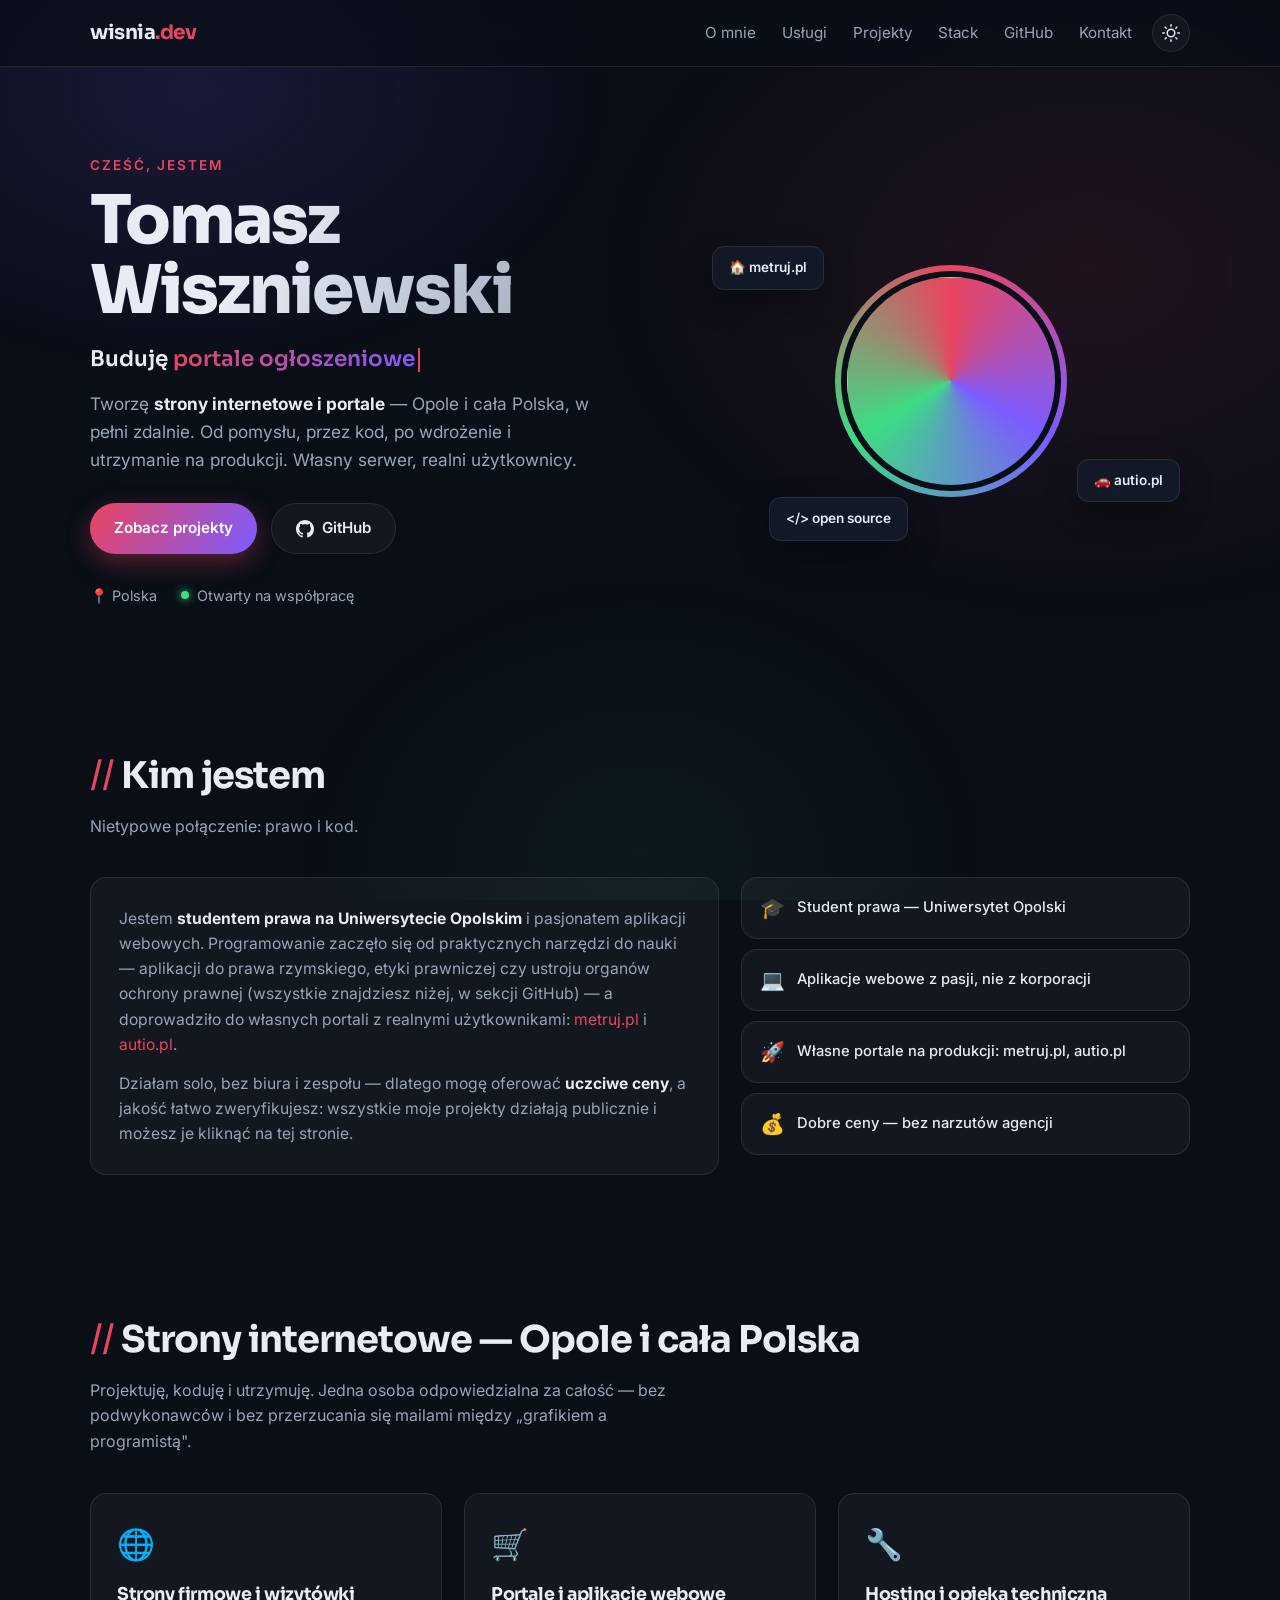
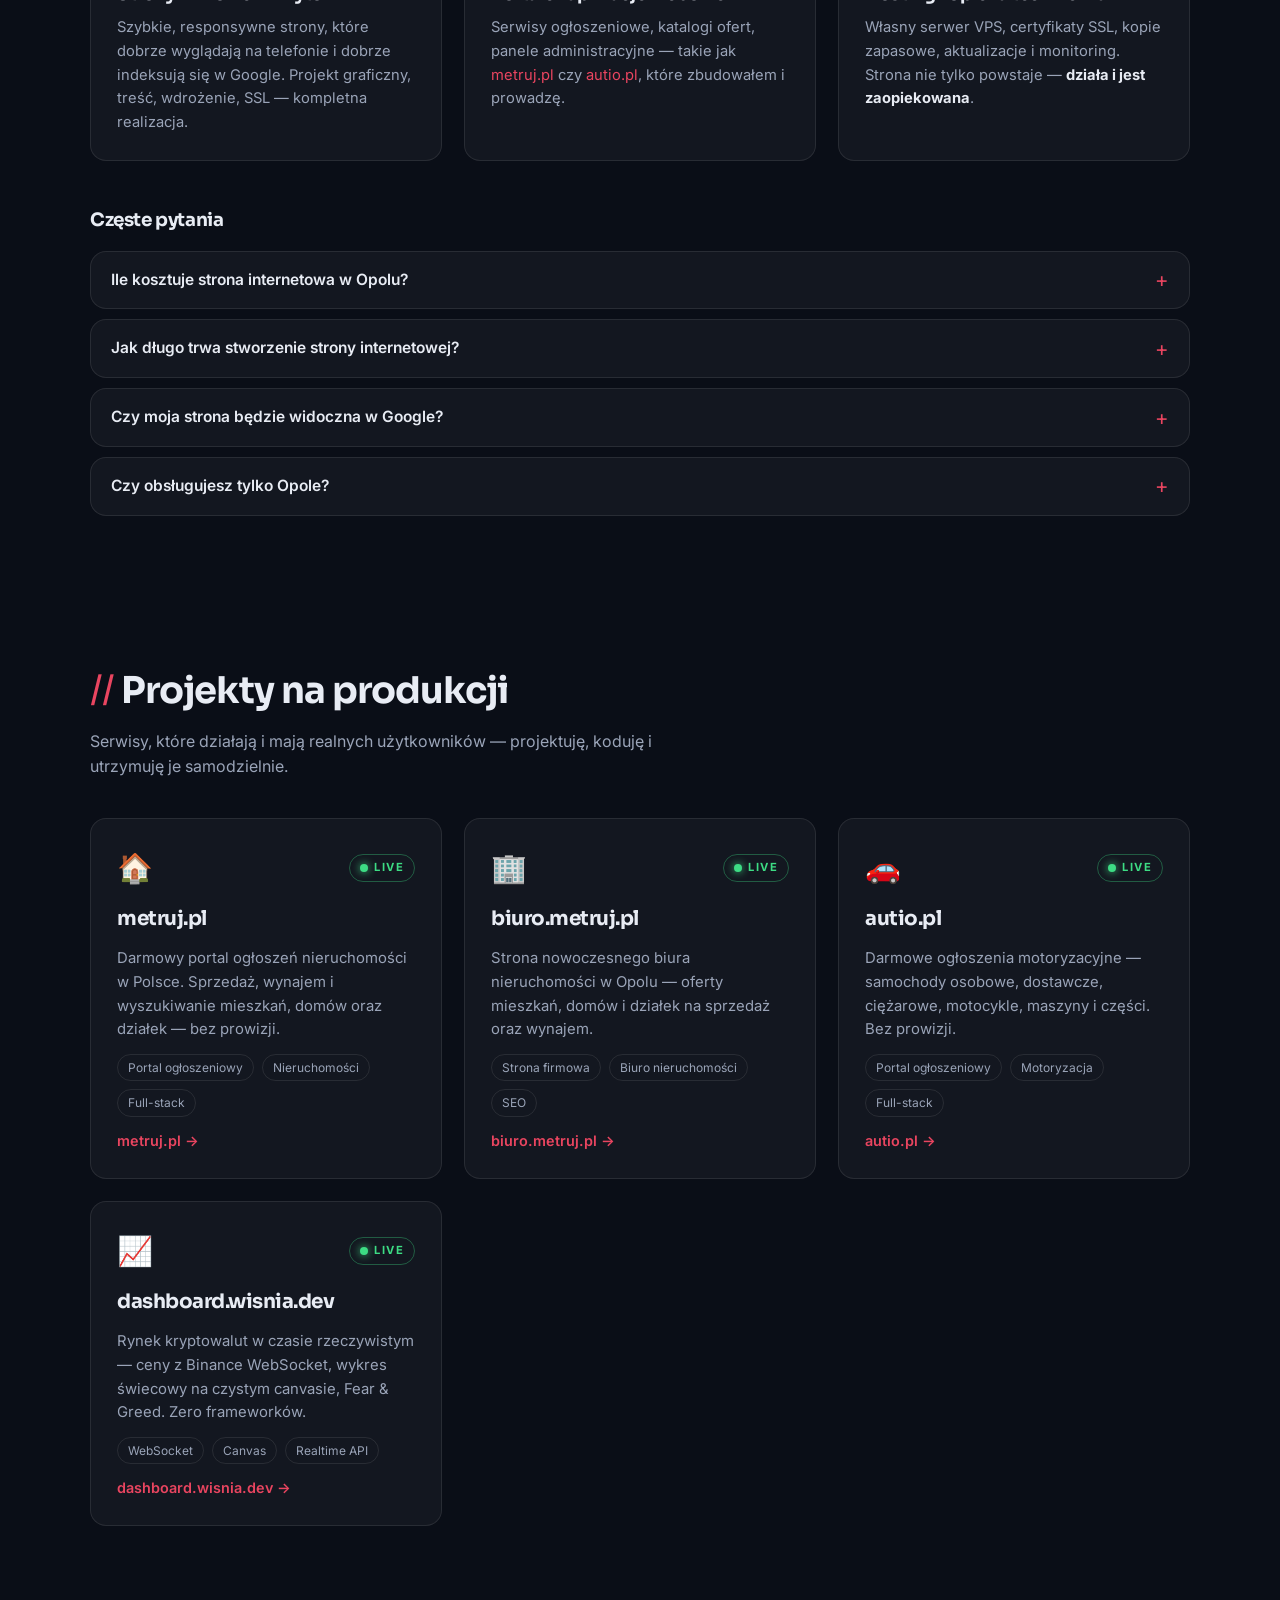
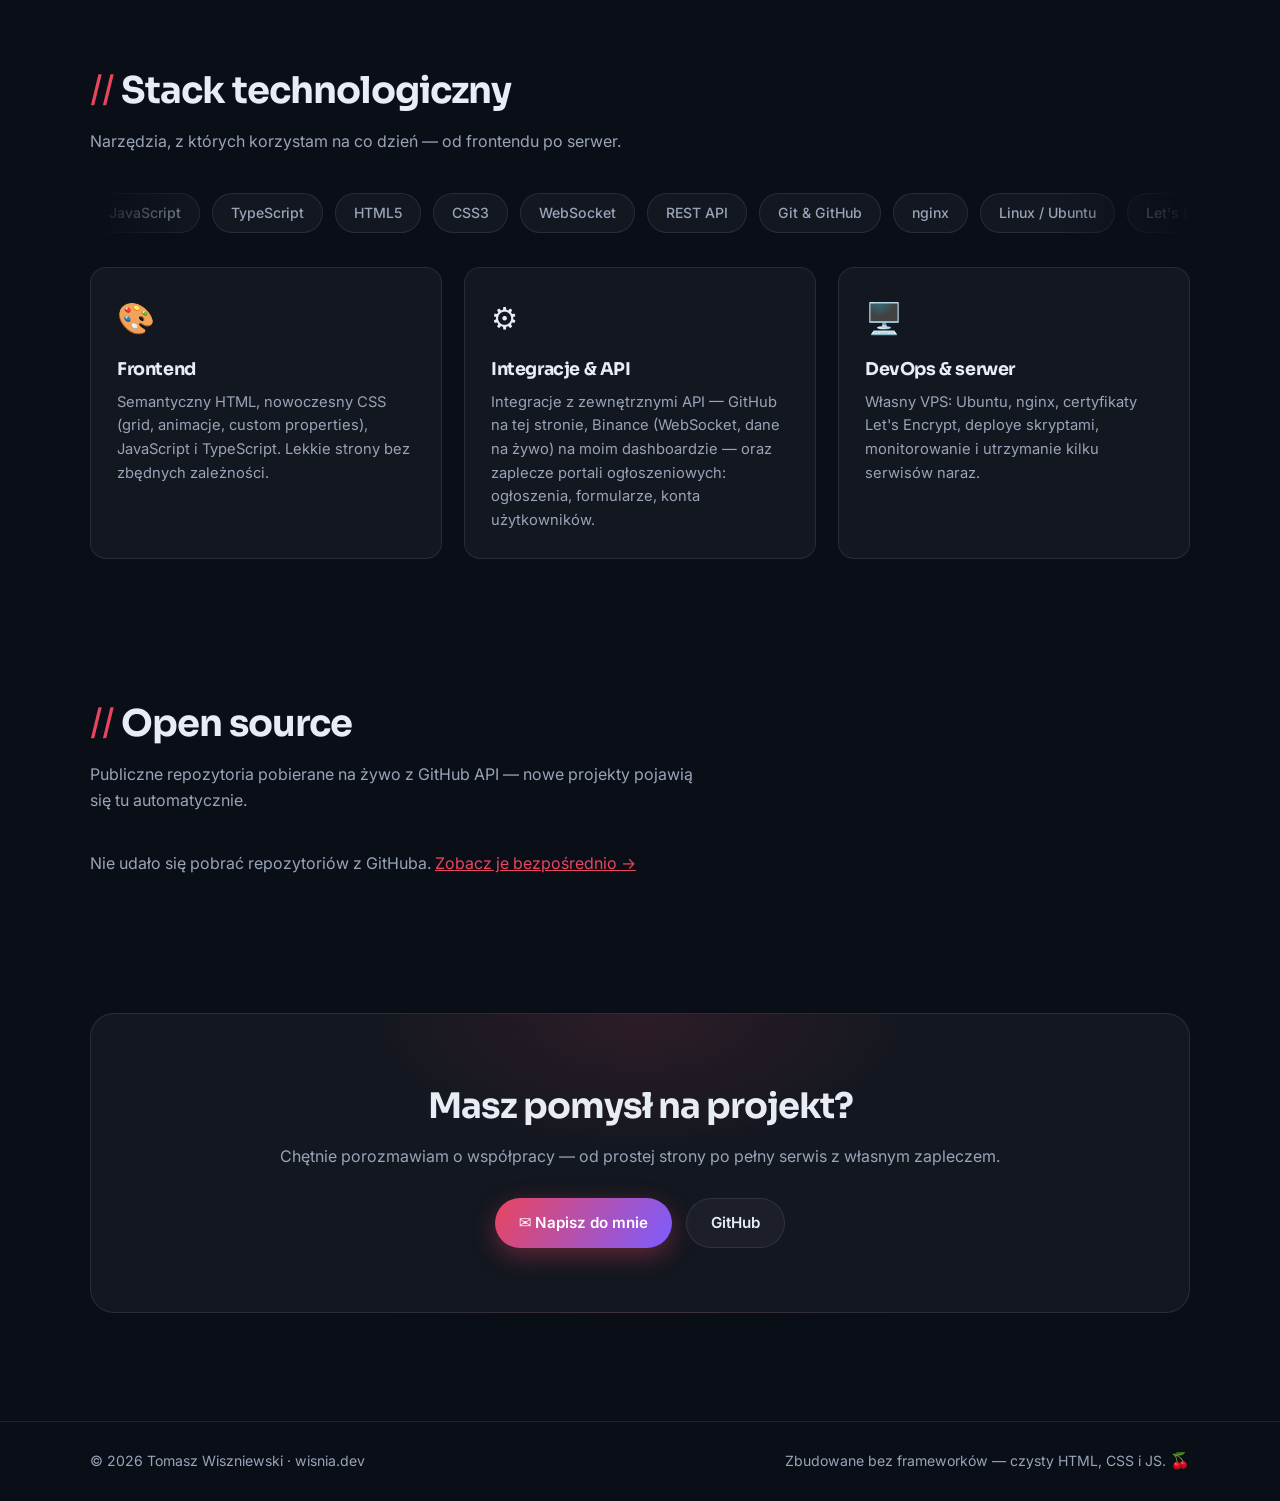
==== commit bf1bf7b4: "feat: sekcja O mnie + urealnienie treści portfolio - O mnie: student prawa na Uniwersytecie Opolskim" ====
--- a/index.html
+++ b/index.html
@@ -60,6 +60,8 @@
         "name": "Tomasz Wiszniewski",
         "url": "https://wisnia.dev",
         "jobTitle": "Web Developer",
+        "description": "Student prawa na Uniwersytecie Opolskim, tworzy strony internetowe i aplikacje webowe.",
+        "affiliation": { "@type": "CollegeOrUniversity", "name": "Uniwersytet Opolski" },
         "sameAs": ["https://github.com/wisniabobo"],
         "knowsAbout": ["JavaScript", "TypeScript", "HTML", "CSS", "nginx", "Linux", "SEO"]
       },
@@ -122,6 +124,7 @@
       <a href="#" class="nav-logo" id="logo">wisnia<span>.dev</span></a>
       <div class="nav-right">
         <div class="nav-links">
+          <a href="#o-mnie">O mnie</a>
           <a href="#uslugi">Usługi</a>
           <a href="#projekty">Projekty</a>
           <a href="#stack">Stack</a>
@@ -169,6 +172,35 @@
         <div class="floating-card fc-1">🏠 metruj.pl</div>
         <div class="floating-card fc-2">🚗 autio.pl</div>
         <div class="floating-card fc-3">&lt;/&gt; open source</div>
+      </div>
+    </section>
+
+    <!-- ===== O MNIE ===== -->
+    <section id="o-mnie" class="section container">
+      <div class="section-head reveal">
+        <h2>Kim jestem</h2>
+        <p>Nietypowe połączenie: prawo i kod.</p>
+      </div>
+      <div class="about-grid reveal">
+        <div class="about-text glow-card">
+          <p>Jestem <strong>studentem prawa na Uniwersytecie Opolskim</strong> i pasjonatem
+             aplikacji webowych. Programowanie zaczęło się od praktycznych narzędzi
+             do nauki — aplikacji do prawa rzymskiego, etyki prawniczej czy ustroju
+             organów ochrony prawnej (wszystkie znajdziesz niżej, w sekcji GitHub) —
+             a doprowadziło do własnych portali z realnymi użytkownikami:
+             <a href="https://metruj.pl" target="_blank" rel="noopener">metruj.pl</a>
+             i <a href="https://autio.pl" target="_blank" rel="noopener">autio.pl</a>.</p>
+          <p>Działam solo, bez biura i zespołu — dlatego mogę oferować
+             <strong>uczciwe ceny</strong>, a jakość łatwo zweryfikujesz:
+             wszystkie moje projekty działają publicznie i możesz je
+             kliknąć na tej stronie.</p>
+        </div>
+        <ul class="about-facts">
+          <li class="glow-card"><span>🎓</span> Student prawa — Uniwersytet Opolski</li>
+          <li class="glow-card"><span>💻</span> Aplikacje webowe z pasji, nie z korporacji</li>
+          <li class="glow-card"><span>🚀</span> Własne portale na produkcji: metruj.pl, autio.pl</li>
+          <li class="glow-card"><span>💰</span> Dobre ceny — bez narzutów agencji</li>
+        </ul>
       </div>
     </section>
 
@@ -304,11 +336,11 @@
       <div class="marquee reveal" aria-hidden="true">
         <div class="marquee-track">
           <span>JavaScript</span><span>TypeScript</span><span>HTML5</span><span>CSS3</span>
-          <span>Node.js</span><span>REST API</span><span>Git &amp; GitHub</span><span>nginx</span>
+          <span>WebSocket</span><span>REST API</span><span>Git &amp; GitHub</span><span>nginx</span>
           <span>Linux / Ubuntu</span><span>Let's Encrypt</span><span>SEO</span><span>RWD</span>
           <!-- duplikat dla płynnej pętli -->
           <span>JavaScript</span><span>TypeScript</span><span>HTML5</span><span>CSS3</span>
-          <span>Node.js</span><span>REST API</span><span>Git &amp; GitHub</span><span>nginx</span>
+          <span>WebSocket</span><span>REST API</span><span>Git &amp; GitHub</span><span>nginx</span>
           <span>Linux / Ubuntu</span><span>Let's Encrypt</span><span>SEO</span><span>RWD</span>
         </div>
       </div>
@@ -321,9 +353,10 @@
         </div>
         <div class="stack-card glow-card reveal">
           <span class="stack-icon">⚙️</span>
-          <h3>Backend &amp; API</h3>
-          <p>Node.js, integracje z REST API (m.in. GitHub API na tej stronie),
-             obsługa formularzy, ogłoszeń i danych użytkowników.</p>
+          <h3>Integracje &amp; API</h3>
+          <p>Integracje z zewnętrznymi API — GitHub na tej stronie, Binance
+             (WebSocket, dane na żywo) na moim dashboardzie — oraz zaplecze
+             portali ogłoszeniowych: ogłoszenia, formularze, konta użytkowników.</p>
         </div>
         <div class="stack-card glow-card reveal">
           <span class="stack-icon">🖥️</span>
--- a/style.css
+++ b/style.css
@@ -438,6 +438,50 @@
 .stack-card h3 { font-size: 1.1rem; margin-bottom: 8px; letter-spacing: -0.4px; }
 .stack-card p { color: var(--text-dim); font-size: 0.92rem; }
 
+/* ===== o mnie ===== */
+.about-grid {
+  display: grid;
+  grid-template-columns: 1.4fr 1fr;
+  gap: 22px;
+  align-items: start;
+}
+.about-text {
+  padding: 28px;
+  border-radius: var(--radius);
+  background: var(--bg-card);
+  border: 1px solid var(--border);
+}
+.about-text p { color: var(--text-dim); font-size: 0.98rem; }
+.about-text p + p { margin-top: 14px; }
+.about-text strong { color: var(--text); }
+.about-text a { color: var(--accent); text-decoration: none; }
+.about-text a:hover { text-decoration: underline; }
+
+.about-facts {
+  list-style: none;
+  display: flex;
+  flex-direction: column;
+  gap: 10px;
+}
+.about-facts li {
+  display: flex;
+  align-items: center;
+  gap: 12px;
+  padding: 14px 18px;
+  border-radius: var(--radius);
+  background: var(--bg-card);
+  border: 1px solid var(--border);
+  font-size: 0.92rem;
+  font-weight: 500;
+  transition: transform 0.2s, border-color 0.2s;
+}
+.about-facts li:hover { transform: translateX(4px); border-color: rgba(124, 92, 255, 0.45); }
+.about-facts li span { font-size: 1.25rem; }
+
+@media (max-width: 820px) {
+  .about-grid { grid-template-columns: 1fr; }
+}
+
 /* ===== FAQ ===== */
 .faq { margin-top: 44px; }
 .faq-title {
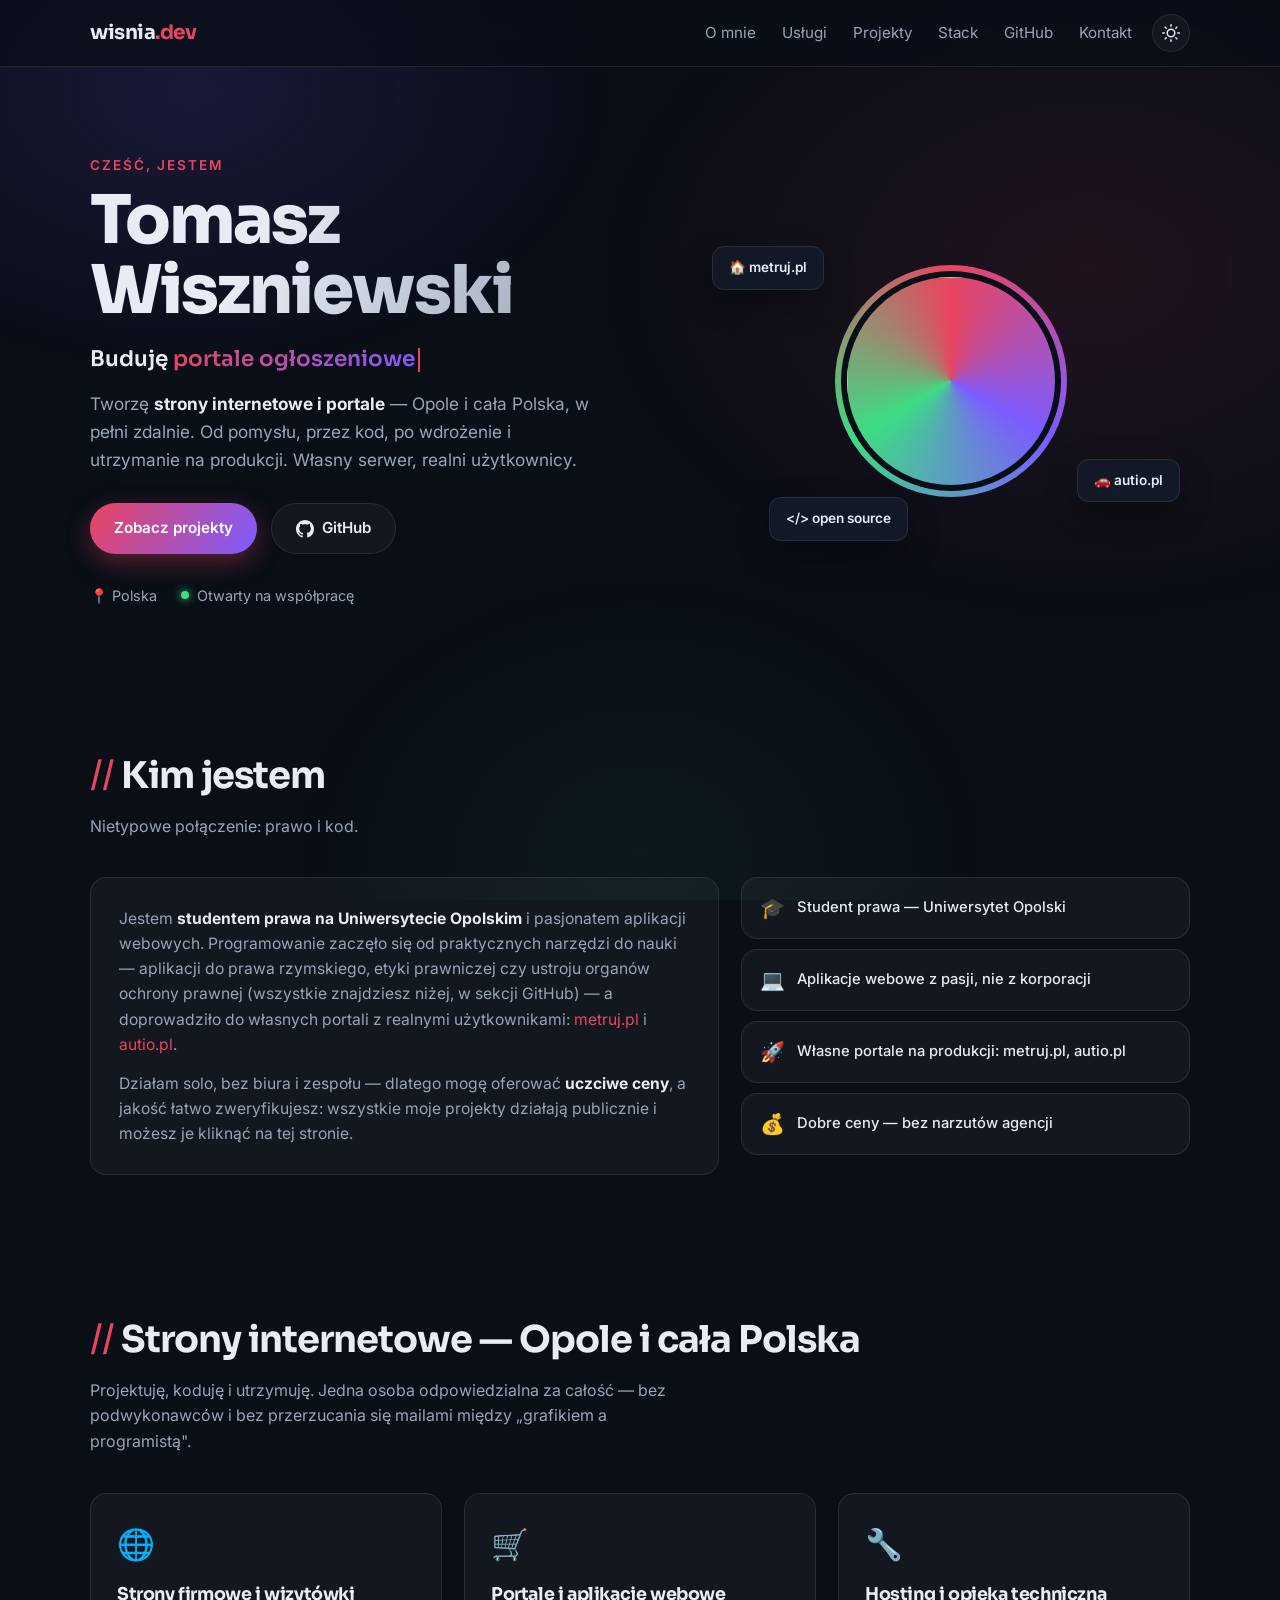
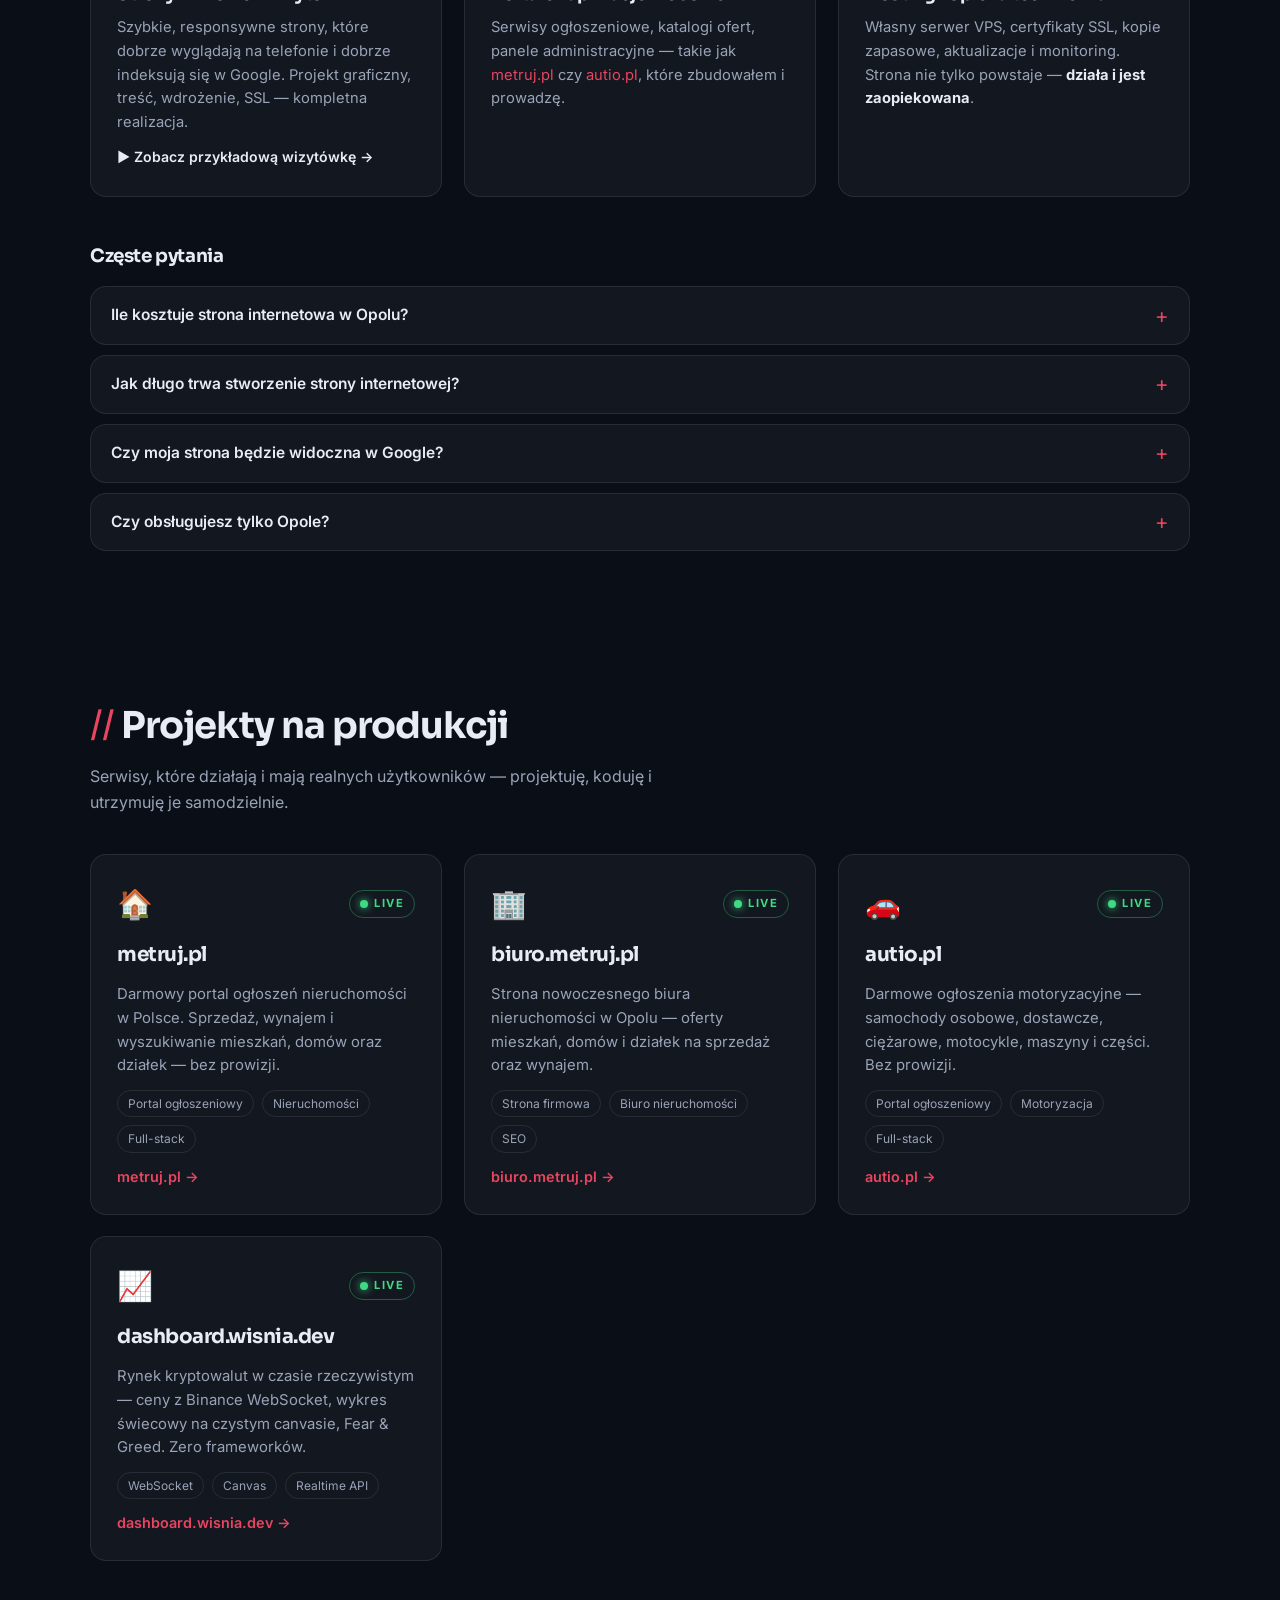
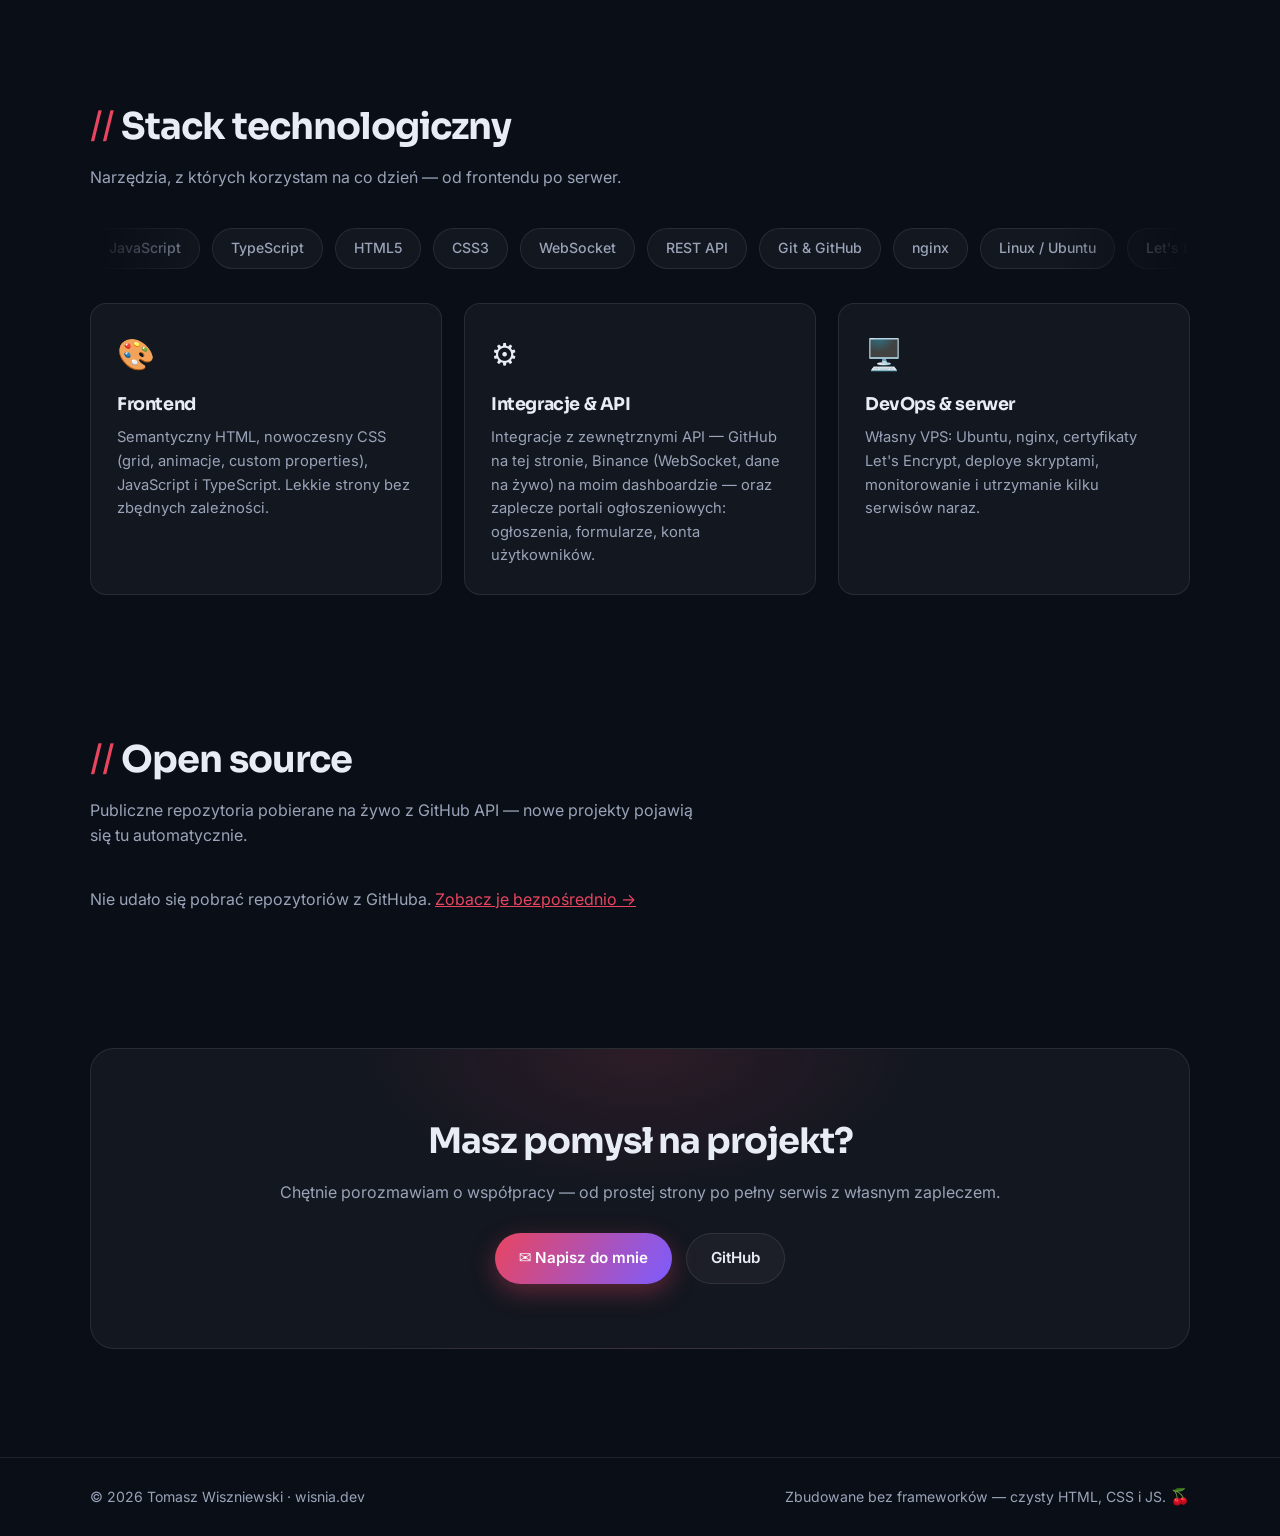
==== commit fc896841: "feat: og-image, dema GitHub Pages przy repozytoriach, poprawki a11y - og.jpg (1200x630, generowany P" ====
--- a/index.html
+++ b/index.html
@@ -12,7 +12,11 @@
   <meta property="og:url" content="https://wisnia.dev/">
   <meta property="og:type" content="website">
   <meta property="og:locale" content="pl_PL">
-  <meta name="twitter:card" content="summary">
+  <meta property="og:image" content="https://wisnia.dev/og.jpg">
+  <meta property="og:image:width" content="1200">
+  <meta property="og:image:height" content="630">
+  <meta name="twitter:card" content="summary_large_image">
+  <meta name="twitter:image" content="https://wisnia.dev/og.jpg">
   <meta name="theme-color" content="#0a0e17">
 
   <link rel="icon" href="data:image/svg+xml,<svg xmlns='http://www.w3.org/2000/svg' viewBox='0 0 100 100'><text y='.9em' font-size='90'>🍒</text></svg>">
@@ -218,6 +222,7 @@
           <p>Szybkie, responsywne strony, które dobrze wyglądają na telefonie
              i dobrze indeksują się w Google. Projekt graficzny, treść,
              wdrożenie, SSL — kompletna realizacja.</p>
+          <a class="card-demo-link" href="/wizytowka/" target="_blank" rel="noopener">▶ Zobacz przykładową wizytówkę <span class="arrow">→</span></a>
         </div>
         <div class="stack-card glow-card reveal">
           <span class="stack-icon">🛒</span>
--- a/style.css
+++ b/style.css
@@ -38,6 +38,16 @@
 /* atrybut hidden ma wygrywać z każdym display z klas */
 [hidden] { display: none !important; }
 
+/* kotwice nie mogą chować się pod sticky headerem */
+section[id] { scroll-margin-top: 84px; }
+
+/* wyraźny focus dla klawiatury */
+a:focus-visible, button:focus-visible, summary:focus-visible {
+  outline: 2px solid var(--accent-2);
+  outline-offset: 3px;
+  border-radius: 4px;
+}
+
 html { scroll-behavior: smooth; }
 
 body {
@@ -437,6 +447,16 @@
 .stack-icon { font-size: 1.9rem; display: block; margin-bottom: 12px; }
 .stack-card h3 { font-size: 1.1rem; margin-bottom: 8px; letter-spacing: -0.4px; }
 .stack-card p { color: var(--text-dim); font-size: 0.92rem; }
+.card-demo-link {
+  display: inline-block;
+  margin-top: 12px;
+  color: var(--up);
+  font-size: 0.88rem;
+  font-weight: 600;
+  text-decoration: none;
+}
+.card-demo-link .arrow { display: inline-block; transition: transform 0.2s; }
+.card-demo-link:hover .arrow { transform: translateX(5px); }
 
 /* ===== o mnie ===== */
 .about-grid {
@@ -589,8 +609,23 @@
   border: 1px solid var(--border);
   text-decoration: none;
   color: var(--text);
+  cursor: pointer;
   transition: transform 0.25s, border-color 0.25s, background 0.25s;
 }
+.repo-name a {
+  color: inherit;
+  text-decoration: none;
+}
+.repo-name a:hover { color: var(--accent); }
+.repo-demo {
+  color: var(--up);
+  font-size: 0.88rem;
+  font-weight: 600;
+  text-decoration: none;
+  margin-top: 2px;
+}
+.repo-demo .arrow { display: inline-block; transition: transform 0.2s; }
+.repo-demo:hover .arrow { transform: translateX(5px); }
 .repo-card:hover {
   transform: translateY(-6px);
   border-color: rgba(124, 92, 255, 0.5);
